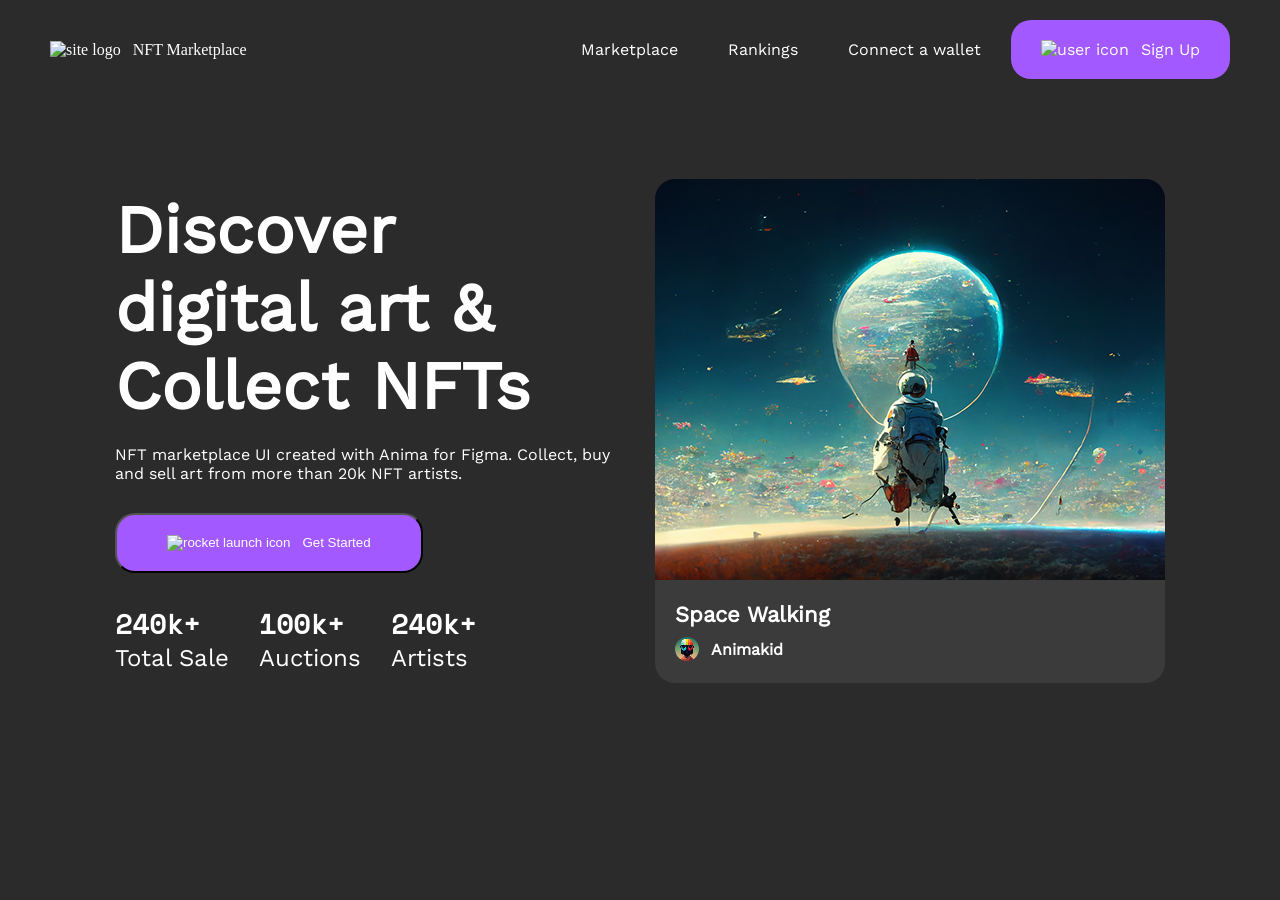
==== index.html @ c784fa27 "done welcome section, add fonts [work-sans, space-mono] locally." ====
<!DOCTYPE html>
<html lang="en">
<head>
    <meta charset="UTF-8">
    <meta name="viewport" content="width=device-width, initial-scale=1.0">
    <title>NFT Marketplace</title>
    <link rel="stylesheet" href="assets/css/style.css">
</head>
<body>
    <header>
        <div class="d-flex align-center justify-between">
            <div class="logo">
                <a href="index.html" class="d-flex align-center">
                    <img src="assets/img/logo.svg" alt="site logo">
                    <span>NFT Marketplace</span>
                </a>
            </div>
            <nav>
                <ul class="d-flex align-center">
                    <li>
                        <a href="">Marketplace</a>
                    </li>
                    <li>
                        <a href="">Rankings</a>
                    </li>
                    <li>
                        <a href="">Connect a wallet</a>
                    </li>
                    <li>
                        <a href="" class="d-flex align-center">
                            <img src="assets/img/user.svg" alt="user icon">
                            <span>Sign Up</span>
                        </a>
                    </li>
                </ul>
            </nav>
        </div>
    </header>
    <main>
        <section class="welcome">
            <div class="container">
                <div class="d-flex justify-between align-center">
                    <div class="welcome-content">
                        <h1>Discover &nbsp; digital art & Collect NFTs</h1>
                        <p>NFT marketplace UI created with Anima for Figma. Collect, buy and sell art from more than 20k NFT artists.</p>
                        <button class="d-flex align-center">
                            <img src="assets/img/rocket-launch-icon.svg" alt="rocket launch icon">
                            <span>Get Started</span>
                        </button>
                        <div class="statistic d-flex align-center">
                            <div>
                                <div class="stat-number">240k+</div>
                                <div class="stat-text">Total Sale</div>
                            </div>
                            <div>
                                <div class="stat-number">100k+</div>
                                <div class="stat-text">Auctions</div>
                            </div>
                            <div>
                                <div class="stat-number">240k+</div>
                                <div class="stat-text">Artists</div>
                            </div>
                        </div>
                    </div>
                    <div class="welcome-image">
                        <div class="most-popular-nft">
                            <img src="assets/img/space-walking-nft.png" alt="space walking nft image">
                            <div class="nft-info">
                                <h3>Space Walking</h3>
                                <div class="creator d-flex align-center">
                                    <img src="assets/img/animakid-avatar.png" alt="creator avatar, animakid">
                                    <strong>Animakid</strong>
                                </div>
                            </div>
                        </div>
                    </div>
                </div>
            </div>
        </section>
    </main>
</body>
</html>
---- assets/css/style.css ----
@font-face {
    font-family: "work-sans";
    src: url(../fonts/work-sans/WorkSans-Regular.ttf) format("truetype");
}
@font-face {
    font-family: "space-mono";
    src: url(../fonts/space-mono/space-mono-regular.ttf) format("truetype");
}
* {
    margin: 0;
    padding: 0;
    box-sizing: border-box;
}
ul {
    list-style: none;
}
a {
    text-decoration: none;
    color: inherit;
}
img {
    display: block;
    /* width: 100%; */
}

:root {
    /* colors */
    --primary: #A259FF;
    --light: #FFFFFF;
    --semi-light: #858584;
    --dark: #2B2B2B;
    --semi-dark: #3B3B3B;

    /* fonts */
    --first-level-heading-size: 67px;
    --second-level-heading-size: 51px;
    --third-level-heading-size: 38px;
    --fourth-level-heading-size: 28px;  
    --fifth-level-heading-size: 22px;  
}

/* utility classes */
.container {
    width: 90%;
    max-width: 1050px;
    margin: 0 auto;
}

.relative {
    position: relative;
}
.d-block {
    display: block;
}
.d-inline {
    display: inline;
}
.d-inline-block {
    display: inline-block;
}
/* flex */
.d-flex {
    display: flex;
}
.justify-between {
    justify-content: space-between;
}
.justify-center {
    justify-content: center;
}
.align-center {
    align-items: center;
}
.flex-column {
    flex-direction: column;
}
.align-self-end {
    align-self: flex-end;
}
.flex-wrap {
    flex-wrap: wrap;
}





body {
    background-color: var(--dark);
}
h1 {
    font-family: 'work-sans';
}
section {
    padding-block: 80px;
    font-family: 'work-sans';
    & h2 {
    }
    & p {
    }
}


header {
    padding: 20px 50px;
    color: var(--light);
    & .logo {
        & a {
            gap: 12px;
        }
    }
    & nav {
        font-family: "work-sans";
        & ul {
            gap: 10px;
            & li {

                &:last-child {
                    & a {
                        background-color: var(--primary);
                        padding: 20px 30px;
                        border-radius: 20px;
                        gap: 12px;
                    }
                }
                & a {
                    padding: 12px 20px;
                }
            }
        }
    }
}

section.welcome {
    color: var(--light);

    & .welcome-content {
        max-width: 510px;
        & h1 {
            font-size: var(--first-level-heading-size);
            color: var(--light);
            margin-bottom: 20px;
        }
        & p {
            margin-bottom: 30px;
        }
        &  button {
            background-color: var(--primary);
            color: var(--light);
            padding: 20px 50px;
            border-radius: 20px;
            margin-bottom: 30px;
            gap: 12px;
            cursor: pointer;
        }

        & .statistic {
            gap: 30px;
            & .stat-number {
                font-size: var(--fourth-level-heading-size);
                font-family: 'space-mono';
                font-weight: bold;
            }
            & .stat-text{
                font-family: 'work-sans';
                font-size: 24px;
            }
        }
    }

    & .welcome-image {
        & .most-popular-nft {
            & img {

            }
            & .nft-info {
                background-color: var(--semi-dark);
                padding: 22px 20px;
                border-bottom-left-radius: 20px;
                border-bottom-right-radius: 20px;
                & h3 {
                    font-size: var(--fifth-level-heading-size);
                    margin-bottom: 10px;
                }
                & .creator {
                    gap: 12px;
                    & img {
                        width: 24px;
                    }
                    & strong {

                    }
                }
            }
        }
    }
}
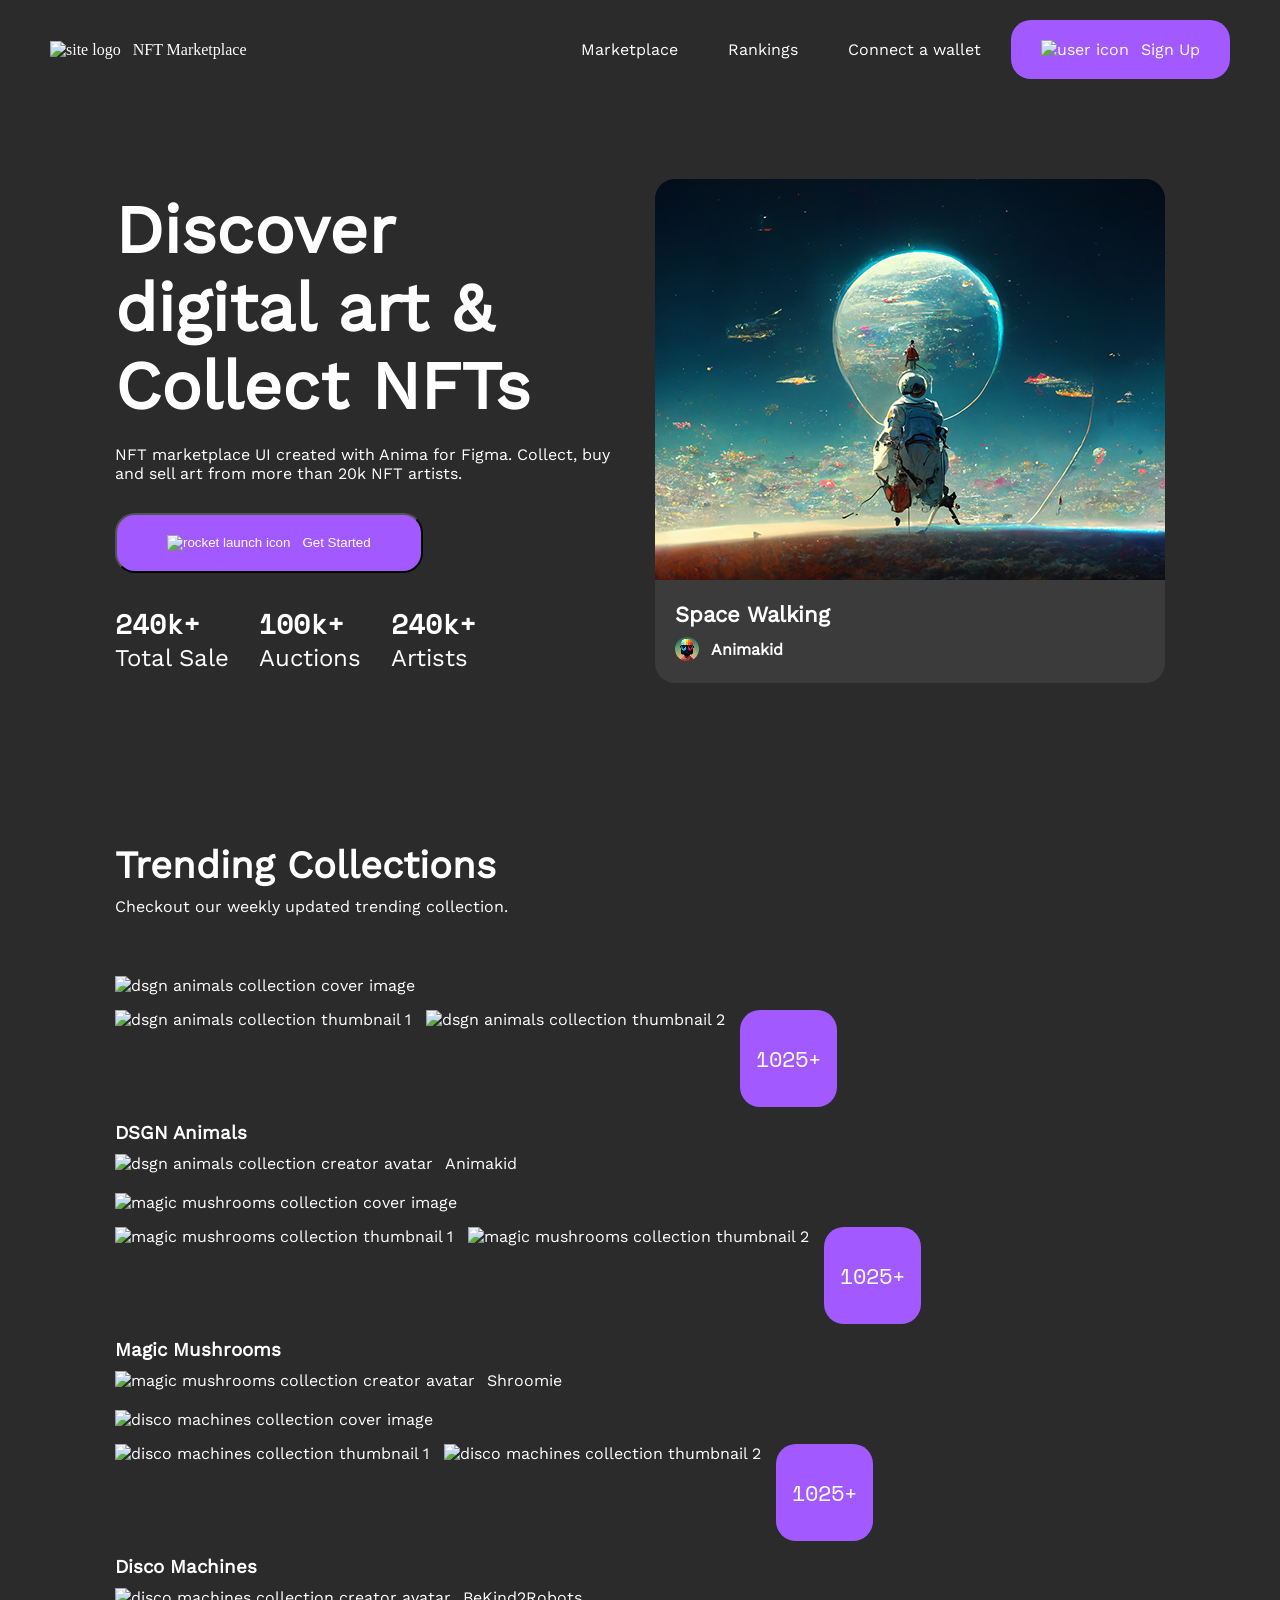
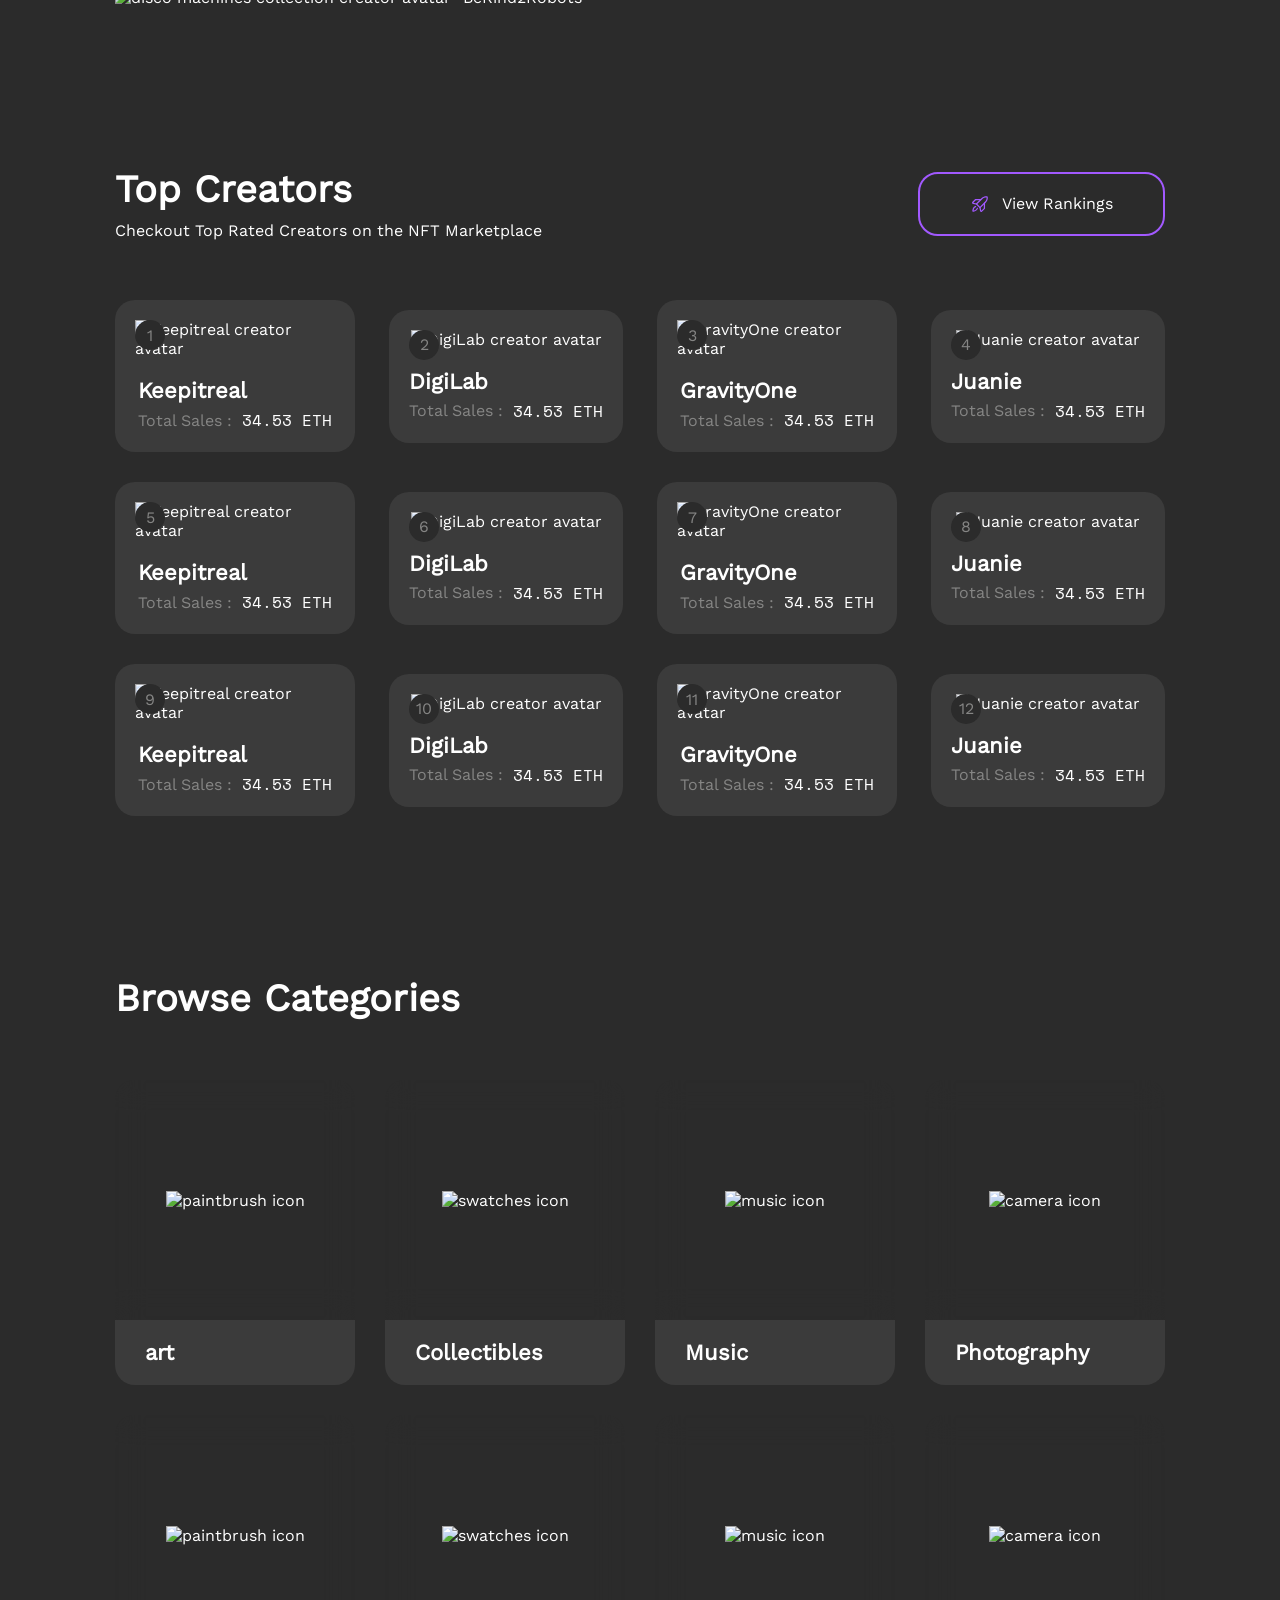
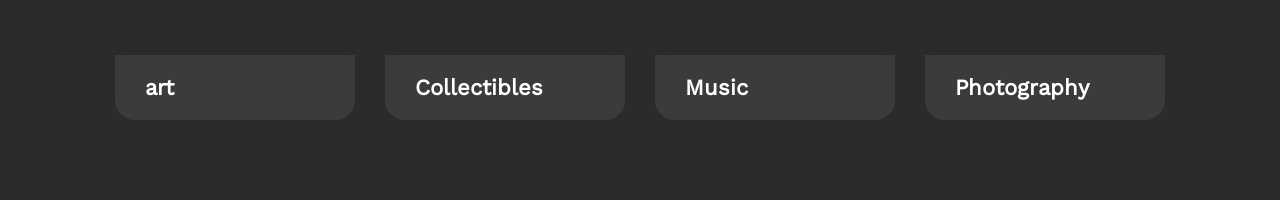
==== commit 9d9e3902: "work on responsiveness (base principles explained during lecture)" ====
--- a/index.html
+++ b/index.html
@@ -34,12 +34,15 @@
                     </li>
                 </ul>
             </nav>
+            <div class="burger-wrapper">
+                <img src="assets/img/burger-menu.svg" alt="burger menu icon">
+            </div>
         </div>
     </header>
     <main>
         <section class="welcome">
             <div class="container">
-                <div class="d-flex justify-between align-center">
+                <div class="welcome-wrapper d-flex justify-between align-center">
                     <div class="welcome-content">
                         <h1>Discover &nbsp; digital art & Collect NFTs</h1>
                         <p>NFT marketplace UI created with Anima for Figma. Collect, buy and sell art from more than 20k NFT artists.</p>
@@ -77,6 +80,327 @@
                 </div>
             </div>
         </section>
+        <section class="trending-colletions">
+            <div class="container">
+                <div class="section-header">
+                    <h2>Trending Collections</h2>
+                    <p>Checkout our weekly updated trending collection.</p>
+                </div>
+                <div class="collections-wrapper d-flex justify-between align-center flex-wrap">
+                    <article class="collection-card">
+                        <div class="card-images">
+                            <img src="assets/img/collections/dsgn-animals-cover.png" alt="dsgn animals collection cover image">
+                            <div class="card-thumbnails d-flex">
+                                <img src="assets/img/collections/dsgn-animals-thumbnail-1.png" alt="dsgn animals collection thumbnail 1">
+                                <img src="assets/img/collections/dsgn-animals-thumbnail-2.png" alt="dsgn animals collection thumbnail 2">
+                                <a href="#">1025+</a>
+                            </div>
+                        </div>
+                        <div class="card-info">
+                            <h3>DSGN Animals</h3>
+                            <div class="creator d-flex align-center">
+                                <img src="assets/img/collections/creator-mrfox-avatar.png" alt="dsgn animals collection creator avatar">
+                                <strong>Animakid</strong>
+                            </div>
+                        </div>
+                    </article>
+
+                    <article class="collection-card">
+                        <div class="card-images">
+                            <img src="assets/img/collections/magic-mushrooms-cover.png" alt="magic mushrooms collection cover image">
+                            <div class="card-thumbnails d-flex">
+                                <img src="assets/img/collections/magic-mushrooms-thumbnail-1.png" alt="magic mushrooms collection thumbnail 1">
+                                <img src="assets/img/collections/magic-mushrooms-thumbnail-2.png" alt="magic mushrooms collection thumbnail 2">
+                                <a href="#">1025+</a>
+                            </div>
+                        </div>
+                        <div class="card-info">
+                            <h3>Magic Mushrooms</h3>
+                            <div class="creator d-flex align-center">
+                                <img src="assets/img/collections/creator-shroomie-avatar.png" alt="magic mushrooms collection creator avatar">
+                                <strong>Shroomie</strong>
+                            </div>
+                        </div>
+                    </article>
+                    <article class="collection-card">
+                        <div class="card-images">
+                            <img src="assets/img/collections/disco-machines-cover.png" alt="disco machines collection cover image">
+                            <div class="card-thumbnails d-flex">
+                                <img src="assets/img/collections/disco-machines-thumbnail-1.png" alt="disco machines collection thumbnail 1">
+                                <img src="assets/img/collections/disco-machines-thumbnail-2.png" alt="disco machines collection thumbnail 2">
+                                <a href="#">1025+</a>
+                            </div>
+                        </div>
+                        <div class="card-info">
+                            <h3>Disco Machines</h3>
+                            <div class="creator d-flex align-center">
+                                <img src="assets/img/collections/creator-bekind2robots-avatar.png" alt="disco machines collection creator avatar">
+                                <strong>BeKind2Robots</strong>
+                            </div>
+                        </div>
+                    </article>
+                </div>
+            </div>
+        </section>
+        <section class="top-creators">
+            <div class="container">
+                <div class="section-header d-flex justify-between align-center">
+                   <div>
+                        <h2>Top Creators</h2>
+                        <p>Checkout Top Rated Creators on the NFT Marketplace</p>
+                   </div>
+                   <a href="#" class="d-flex align-center">
+                        <svg xmlns="http://www.w3.org/2000/svg" width="20" height="20" viewBox="0 0 20 20" fill="red">
+                            <path fill-rule="evenodd" clip-rule="evenodd" d="M6.17053 12.4494C6.28055 12.7766 6.10451 13.131 5.77734 13.241C4.71792 13.5973 4.15489 14.4866 3.85373 15.391C3.73414 15.7501 3.66189 16.0958 3.61848 16.3817C3.90434 16.3383 4.25006 16.266 4.60917 16.1464C5.51355 15.8453 6.4029 15.2823 6.75916 14.2228C6.86918 13.8957 7.2236 13.7196 7.55078 13.8296C7.87795 13.9397 8.05399 14.2941 7.94396 14.6213C7.4096 16.2103 6.08801 16.9715 5.00411 17.3324C4.45655 17.5148 3.94395 17.6048 3.5698 17.6497C3.38182 17.6722 3.22641 17.6836 3.116 17.6894C3.06074 17.6924 3.01658 17.6939 2.98505 17.6946C2.96928 17.695 2.95666 17.6952 2.94737 17.6954L2.93596 17.6955L2.93217 17.6955L2.93077 17.6955L2.93019 17.6955C2.92993 17.6955 2.92969 17.6955 2.92969 17.0705C2.30469 17.0705 2.30469 17.0702 2.30469 17.07L2.30469 17.0694L2.30469 17.068L2.30471 17.0642L2.30481 17.0528C2.30493 17.0435 2.30514 17.0309 2.30553 17.0151C2.30631 16.9836 2.30782 16.9394 2.31072 16.8842C2.31653 16.7738 2.32797 16.6184 2.35052 16.4304C2.3954 16.0562 2.48542 15.5436 2.66776 14.9961C3.0287 13.9122 3.78989 12.5906 5.37891 12.0562C5.70608 11.9462 6.0605 12.1222 6.17053 12.4494ZM2.92969 17.0705H2.30469C2.30469 17.4157 2.58451 17.6955 2.92969 17.6955V17.0705Z" fill="white"/>
+                            <path fill-rule="evenodd" clip-rule="evenodd" d="M16.5462 3.45406C15.8208 3.34943 14.0351 3.31002 12.2076 5.13753L7.34482 10.0003L10 12.6555L14.8627 7.79271C16.6903 5.9652 16.6508 4.17951 16.5462 3.45406ZM16.7275 2.21727C15.7298 2.07282 13.5058 2.07157 11.3237 4.25365L6.019 9.55834C5.90179 9.67555 5.83594 9.83452 5.83594 10.0003C5.83594 10.166 5.90179 10.325 6.019 10.4422L9.55806 13.9813C9.80214 14.2254 10.1979 14.2254 10.4419 13.9813L15.7466 8.67659C17.9287 6.49452 17.9275 4.27052 17.783 3.27282C17.7465 3.0058 17.6235 2.75803 17.4329 2.5674C17.2422 2.37678 16.9945 2.25382 16.7275 2.21727Z" fill="white"/>
+                            <path fill-rule="evenodd" clip-rule="evenodd" d="M14.422 8.49219C14.7672 8.49219 15.047 8.77201 15.047 9.11719V14.1641L15.0469 14.173C15.0423 14.5013 14.9086 14.8145 14.675 15.045L12.1527 17.575C11.9926 17.7349 11.7921 17.8484 11.5725 17.9033C11.353 17.9582 11.1227 17.9524 10.9061 17.8867C10.6896 17.8209 10.495 17.6976 10.343 17.5299C10.1912 17.3623 10.0877 17.1567 10.0435 16.9349C10.0434 16.9347 10.0435 16.9351 10.0435 16.9349L9.38731 13.6619C9.31946 13.3235 9.53882 12.9941 9.87727 12.9263C10.2157 12.8584 10.5451 13.0778 10.6129 13.4162L11.2694 16.6906L13.797 14.1552V9.11719C13.797 8.77201 14.0768 8.49219 14.422 8.49219Z" fill="white"/>
+                            <path fill-rule="evenodd" clip-rule="evenodd" d="M5.82722 4.95319L5.83612 4.95312H10.883C11.2282 4.95312 11.508 5.23295 11.508 5.57812C11.508 5.9233 11.2282 6.20312 10.883 6.20312H5.84496L5.83991 6.20828L5.83988 6.20825L3.30957 8.73075L3.31054 8.73094L6.58398 9.38719C6.92242 9.45504 7.14178 9.78441 7.07393 10.1229C7.00608 10.4613 6.67671 10.6807 6.33827 10.6128L3.0658 9.95675C3.06562 9.95671 3.06543 9.95668 3.06524 9.95664C2.84349 9.91244 2.63788 9.80892 2.47031 9.65711C2.3026 9.50516 2.17928 9.31054 2.11351 9.094C2.04775 8.87746 2.042 8.64712 2.09689 8.42757C2.15178 8.20802 2.26525 8.00749 2.42518 7.84738L2.42612 7.84644L2.42612 7.84644L4.95522 5.32514C5.18573 5.09151 5.49894 4.95786 5.82722 4.95319Z" fill="white"/>
+                        </svg>
+                        View Rankings
+                    </a>
+                </div>
+                <div class="top-creators-wrapper d-flex justify-between align-center flex-wrap">
+                    <article class="creator-card d-flex align-center flex-column ">
+                        <img src="assets/img/top-creators/creator-keepitreal-avatar.png" alt="Keepitreal creator avatar">
+                        <div class="card-info">
+                            <h3>Keepitreal</h3>
+                            <div class="earnings d-flex justify-between align-center">
+                                <span class="total-sales">total sales :</span>
+                                <span class="creator-earnings">34.53 ETH</span>
+                            </div>
+                        </div>
+                        <div class="rank-badge d-flex justify-center align-center">1</div>
+                    </article>
+                    <article class="creator-card d-flex align-center flex-column ">
+                        <img src="assets/img/top-creators/creator-digilab-avatar.png" alt="DigiLab creator avatar">
+                        <div class="card-info">
+                            <h3>DigiLab</h3>
+                            <div class="earnings d-flex justify-between align-center">
+                                <span class="total-sales">total sales :</span>
+                                <span class="creator-earnings">34.53 ETH</span>
+                            </div>
+                        </div>
+                        <div class="rank-badge d-flex justify-center align-center">2</div>
+                    </article>
+                    <article class="creator-card d-flex align-center flex-column ">
+                        <img src="assets/img/top-creators/creator-gravityone-avatar.png" alt="GravityOne creator avatar">
+                        <div class="card-info">
+                            <h3>GravityOne</h3>
+                            <div class="earnings d-flex justify-between align-center">
+                                <span class="total-sales">total sales :</span>
+                                <span class="creator-earnings">34.53 ETH</span>
+                            </div>
+                        </div>
+                        <div class="rank-badge d-flex justify-center align-center">3</div>
+                    </article>
+                    <article class="creator-card d-flex align-center flex-column ">
+                        <img src="assets/img/top-creators/creator-juanie-avatar.png" alt="Juanie creator avatar">
+                        <div class="card-info">
+                            <h3>Juanie</h3>
+                            <div class="earnings d-flex justify-between align-center">
+                                <span class="total-sales">total sales :</span>
+                                <span class="creator-earnings">34.53 ETH</span>
+                            </div>
+                        </div>
+                        <div class="rank-badge d-flex justify-center align-center">4</div>
+                    </article>
+                    <article class="creator-card d-flex align-center flex-column ">
+                        <img src="assets/img/top-creators/creator-keepitreal-avatar.png" alt="Keepitreal creator avatar">
+                        <div class="card-info">
+                            <h3>Keepitreal</h3>
+                            <div class="earnings d-flex justify-between align-center">
+                                <span class="total-sales">total sales :</span>
+                                <span class="creator-earnings">34.53 ETH</span>
+                            </div>
+                        </div>
+                        <div class="rank-badge d-flex justify-center align-center">5</div>
+                    </article>
+                    <article class="creator-card d-flex align-center flex-column ">
+                        <img src="assets/img/top-creators/creator-digilab-avatar.png" alt="DigiLab creator avatar">
+                        <div class="card-info">
+                            <h3>DigiLab</h3>
+                            <div class="earnings d-flex justify-between align-center">
+                                <span class="total-sales">total sales :</span>
+                                <span class="creator-earnings">34.53 ETH</span>
+                            </div>
+                        </div>
+                        <div class="rank-badge d-flex justify-center align-center">6</div>
+                    </article>
+                    <article class="creator-card d-flex align-center flex-column ">
+                        <img src="assets/img/top-creators/creator-gravityone-avatar.png" alt="GravityOne creator avatar">
+                        <div class="card-info">
+                            <h3>GravityOne</h3>
+                            <div class="earnings d-flex justify-between align-center">
+                                <span class="total-sales">total sales :</span>
+                                <span class="creator-earnings">34.53 ETH</span>
+                            </div>
+                        </div>
+                        <div class="rank-badge d-flex justify-center align-center">7</div>
+                    </article>
+                    <article class="creator-card d-flex align-center flex-column ">
+                        <img src="assets/img/top-creators/creator-juanie-avatar.png" alt="Juanie creator avatar">
+                        <div class="card-info">
+                            <h3>Juanie</h3>
+                            <div class="earnings d-flex justify-between align-center">
+                                <span class="total-sales">total sales :</span>
+                                <span class="creator-earnings">34.53 ETH</span>
+                            </div>
+                        </div>
+                        <div class="rank-badge d-flex justify-center align-center">8</div>
+                    </article>
+                    <article class="creator-card d-flex align-center flex-column ">
+                        <img src="assets/img/top-creators/creator-keepitreal-avatar.png" alt="Keepitreal creator avatar">
+                        <div class="card-info">
+                            <h3>Keepitreal</h3>
+                            <div class="earnings d-flex justify-between align-center">
+                                <span class="total-sales">total sales :</span>
+                                <span class="creator-earnings">34.53 ETH</span>
+                            </div>
+                        </div>
+                        <div class="rank-badge d-flex justify-center align-center">9</div>
+                    </article>
+                    <article class="creator-card d-flex align-center flex-column ">
+                        <img src="assets/img/top-creators/creator-digilab-avatar.png" alt="DigiLab creator avatar">
+                        <div class="card-info">
+                            <h3>DigiLab</h3>
+                            <div class="earnings d-flex justify-between align-center">
+                                <span class="total-sales">total sales :</span>
+                                <span class="creator-earnings">34.53 ETH</span>
+                            </div>
+                        </div>
+                        <div class="rank-badge d-flex justify-center align-center">10</div>
+                    </article>
+                    <article class="creator-card d-flex align-center flex-column ">
+                        <img src="assets/img/top-creators/creator-gravityone-avatar.png" alt="GravityOne creator avatar">
+                        <div class="card-info">
+                            <h3>GravityOne</h3>
+                            <div class="earnings d-flex justify-between align-center">
+                                <span class="total-sales">total sales :</span>
+                                <span class="creator-earnings">34.53 ETH</span>
+                            </div>
+                        </div>
+                        <div class="rank-badge d-flex justify-center align-center">11</div>
+                    </article>
+                    <article class="creator-card d-flex align-center flex-column ">
+                        <img src="assets/img/top-creators/creator-juanie-avatar.png" alt="Juanie creator avatar">
+                        <div class="card-info">
+                            <h3>Juanie</h3>
+                            <div class="earnings d-flex justify-between align-center">
+                                <span class="total-sales">total sales :</span>
+                                <span class="creator-earnings">34.53 ETH</span>
+                            </div>
+                        </div>
+                        <div class="rank-badge d-flex justify-center align-center">12</div>
+                    </article>
+                   
+                </div>
+            </div>
+        </section>
+        <section class="browse-categories">
+            <div class="container">
+                <div class="section-header">
+                    <h2>Browse Categories</h2>
+                </div>
+                <ul class="categories-wrapper d-flex align-center justify-between flex-wrap">
+                    <li>
+                        <a href="#">
+                            <div class="category-header">
+                                <div class="layer d-flex justify-center align-center">
+                                    <img src="assets/img/categories/paintbrush-icon.svg" alt="paintbrush icon">
+                                </div>
+                            </div>
+                            <div class="category-footer">
+                                <h4>art</h4>
+                            </div>
+                        </a>
+                    </li>
+                    <li>
+                        <a href="#">
+                            <div class="category-header">
+                                <div class="layer d-flex justify-center align-center">
+                                    <img src="assets/img/categories/swatches-icon.svg" alt="swatches icon">
+                                </div>
+                            </div>
+                            <div class="category-footer">
+                                <h4>Collectibles</h4>
+                            </div>
+                        </a>
+                    </li>
+                    <li>
+                        <a href="#">
+                            <div class="category-header">
+                                <div class="layer d-flex justify-center align-center">
+                                    <img src="assets/img/categories/music-icon.svg" alt="music icon">
+                                </div>
+                            </div>
+                            <div class="category-footer">
+                                <h4>Music</h4>
+                            </div>
+                        </a>
+                    </li>
+                    <li>
+                        <a href="#">
+                            <div class="category-header">
+                                <div class="layer d-flex justify-center align-center">
+                                    <img src="assets/img/categories/camera-icon.svg" alt="camera icon">
+                                </div>
+                            </div>
+                            <div class="category-footer">
+                                <h4>Photography</h4>
+                            </div>
+                        </a>
+                    </li>
+                    <li>
+                        <a href="#">
+                            <div class="category-header">
+                                <div class="layer d-flex justify-center align-center">
+                                    <img src="assets/img/categories/paintbrush-icon.svg" alt="paintbrush icon">
+                                </div>
+                            </div>
+                            <div class="category-footer">
+                                <h4>art</h4>
+                            </div>
+                        </a>
+                    </li>
+                    <li>
+                        <a href="#">
+                            <div class="category-header">
+                                <div class="layer d-flex justify-center align-center">
+                                    <img src="assets/img/categories/swatches-icon.svg" alt="swatches icon">
+                                </div>
+                            </div>
+                            <div class="category-footer">
+                                <h4>Collectibles</h4>
+                            </div>
+                        </a>
+                    </li>
+                    <li>
+                        <a href="#">
+                            <div class="category-header">
+                                <div class="layer d-flex justify-center align-center">
+                                    <img src="assets/img/categories/music-icon.svg" alt="music icon">
+                                </div>
+                            </div>
+                            <div class="category-footer">
+                                <h4>Music</h4>
+                            </div>
+                        </a>
+                    </li>
+                    <li>
+                        <a href="#">
+                            <div class="category-header">
+                                <div class="layer d-flex justify-center align-center">
+                                    <img src="assets/img/categories/camera-icon.svg" alt="camera icon">
+                                </div>
+                            </div>
+                            <div class="category-footer">
+                                <h4>Photography</h4>
+                            </div>
+                        </a>
+                    </li>
+                </ul>
+            </div>
+        </section>
     </main>
 </body>
 </html>
--- a/assets/css/style.css
+++ b/assets/css/style.css
@@ -30,6 +30,7 @@
     --semi-light: #858584;
     --dark: #2B2B2B;
     --semi-dark: #3B3B3B;
+    --label-text: #858584;
 
     /* fonts */
     --first-level-heading-size: 67px;
@@ -94,7 +95,12 @@
 section {
     padding-block: 80px;
     font-family: 'work-sans';
+    color: var(--light);
+    & .section-header {
+        margin-bottom: 60px;
+    }
     & h2 {
+        font-size: var(--third-level-heading-size);
     }
     & p {
     }
@@ -129,69 +135,320 @@
             }
         }
     }
+    & .burger-wrapper {
+        display: none;
+        transition-duration: .5s;
+        cursor: pointer;
+        &:hover {
+            transform: rotate(360deg);
+            & img {
+                transform: scale(1.2);
+            }
+        }
+        & img {
+            transition-duration: .5s;
+        }
+    }
 }
 
 section.welcome {
     color: var(--light);
-
-    & .welcome-content {
-        max-width: 510px;
-        & h1 {
-            font-size: var(--first-level-heading-size);
-            color: var(--light);
-            margin-bottom: 20px;
-        }
-        & p {
-            margin-bottom: 30px;
-        }
-        &  button {
-            background-color: var(--primary);
-            color: var(--light);
+    
+        & .welcome-wrapper {
+            gap: 20px;
+            & .welcome-content {
+                max-width: 510px;
+    
+                & h1 {
+                    font-size: var(--first-level-heading-size);
+                    color: var(--light);
+                    margin-bottom: 20px;
+                }
+    
+                & p {
+                    margin-bottom: 30px;
+                }
+    
+                & button {
+                    background-color: var(--primary);
+                    color: var(--light);
+                    padding: 20px 50px;
+                    border-radius: 20px;
+                    margin-bottom: 30px;
+                    gap: 12px;
+                    cursor: pointer;
+                }
+    
+                & .statistic {
+                    gap: 30px;
+    
+                    & .stat-number {
+                        font-size: var(--fourth-level-heading-size);
+                        font-family: 'space-mono';
+                        font-weight: bold;
+                    }
+    
+                    & .stat-text {
+                        font-family: 'work-sans';
+                        font-size: 24px;
+                    }
+                }
+            }
+    
+            & .welcome-image {
+                & .most-popular-nft {
+                    & img {
+                        width: 100%;
+                    }
+    
+                    & .nft-info {
+                        background-color: var(--semi-dark);
+                        padding: 22px 20px;
+                        border-bottom-left-radius: 20px;
+                        border-bottom-right-radius: 20px;
+    
+                        & h3 {
+                            font-size: var(--fifth-level-heading-size);
+                            margin-bottom: 10px;
+                        }
+    
+                        & .creator {
+                            gap: 12px;
+    
+                            & img {
+                                width: 24px;
+                            }
+    
+                            & strong {}
+                        }
+                    }
+                }
+            }
+    }
+}
+
+section.trending-colletions {
+    & .section-header {
+        & h2 {
+            margin-bottom: 10px;
+        }
+    }
+    & .collections-wrapper {
+        gap: 20px;
+
+        & .collection-card {
+            & .card-images {
+                & > img {
+                    margin-bottom: 15px;
+                }
+                & .card-thumbnails {
+                    gap: 15px;
+                    & a {
+                        font-family: 'space-mono';
+                        font-size: var(--fifth-level-heading-size);
+                        border-radius: 20px;
+                        padding: 32px 16px;
+                        background-color: var(--primary);
+                    }
+                }
+            }
+            & .card-info {
+                margin-top: 15px;
+                & h3 {
+
+                }
+                & .creator {
+                    gap: 12px;
+                    margin-top: 10px;
+                    & strong {
+                        font-weight: 400;
+                    }
+                }
+            }
+        }
+    }
+}
+
+
+section.top-creators {
+    & .section-header {
+        & h2 {
+            margin-bottom: 10px;
+        }
+        & a {
+            gap: 12px;
             padding: 20px 50px;
             border-radius: 20px;
-            margin-bottom: 30px;
-            gap: 12px;
-            cursor: pointer;
-        }
-
-        & .statistic {
-            gap: 30px;
-            & .stat-number {
-                font-size: var(--fourth-level-heading-size);
-                font-family: 'space-mono';
-                font-weight: bold;
-            }
-            & .stat-text{
-                font-family: 'work-sans';
-                font-size: 24px;
-            }
-        }
-    }
-
-    & .welcome-image {
-        & .most-popular-nft {
-            & img {
-
-            }
-            & .nft-info {
-                background-color: var(--semi-dark);
-                padding: 22px 20px;
-                border-bottom-left-radius: 20px;
-                border-bottom-right-radius: 20px;
+            border: 2px solid var(--primary);
+            & svg {
+                & path {
+                    fill: var(--primary);
+                }
+            }
+        }
+    }
+    & .top-creators-wrapper {
+        gap: 30px;
+
+        & .creator-card {
+            position: relative;
+            background-color: var(--semi-dark);
+            max-width: 240px;
+            padding: 20px;
+            border-radius: 20px;
+            gap: 20px;
+            & > img {
+
+            }
+            & .card-info {
                 & h3 {
+                    margin-bottom: 5px;
                     font-size: var(--fifth-level-heading-size);
-                    margin-bottom: 10px;
-                }
-                & .creator {
-                    gap: 12px;
-                    & img {
-                        width: 24px;
-                    }
-                    & strong {
-
-                    }
-                }
-            }
+                }
+                & .earnings {
+                    gap: 10px;
+                    & .total-sales {
+                        text-transform: capitalize;
+                        color: var(--label-text);
+                    }
+                    & .creator-earnings {
+                        font-family: 'space-mono';
+                    }
+                }
+            }
+            & .rank-badge {
+                position: absolute;
+                top: 20px;
+                left: 20px;
+                width: 30px;
+                height: 30px;
+                border-radius: 50%;
+                background-color: var(--dark);
+                color: var(--label-text);
+  
+            }
+        }
+    }
+
+}
+
+section.browse-categories {
+
+
+
+    & .categories-wrapper {
+        gap: 30px;
+
+        & li {
+
+            &:nth-child(1) {
+                & .category-header {
+                    background-image: url(../img/categories/category-art-cover.png);
+                }
+            }
+            &:nth-child(2) {
+                & .category-header {
+                    background-image: url(../img/categories/category-collectibles-cover.png);
+                }
+            }
+            &:nth-child(3) {
+                & .category-header {
+                    background-image: url(../img/categories/category-music-cover.png);
+                }
+            }
+            &:nth-child(4) {
+                & .category-header {
+                    background-image: url(../img/categories/category-photography-cover.png);
+                }
+            }
+
+            &:nth-child(5) {
+                & .category-header {
+                    background-image: url(../img/categories/category-art-cover.png);
+                }
+            }
+            &:nth-child(6) {
+                & .category-header {
+                    background-image: url(../img/categories/category-collectibles-cover.png);
+                }
+            }
+            &:nth-child(7) {
+                & .category-header {
+                    background-image: url(../img/categories/category-music-cover.png);
+                }
+            }
+            &:nth-child(8) {
+                & .category-header {
+                    background-image: url(../img/categories/category-photography-cover.png);
+                }
+            }
+
+            & a {
+                display: inline-block;
+                width: 240px;
+                
+                &:hover {
+                    & .layer {
+                        
+                        & img {
+                            transform: scale(1.5);
+                        }
+                    }
+                }
+                & .category-header {
+                    width: 240px;
+                    height: 240px;
+                    background-size: cover;
+                    background-position: center;
+                    background-repeat: no-repeat;
+                    
+                    & .layer {
+                        width: 100%;
+                        height: 100%;
+                        backdrop-filter: blur(15px);
+                        border-radius: 20px 20px 0 0;
+                        & img {
+                            transition-duration: .4s;
+                        }
+                    }
+
+                }
+
+                & .category-footer {
+                    padding: 20px 30px;
+                    background-color: var(--semi-dark);
+                    border-radius: 0 0 20px 20px;
+                    & h4 {
+                        font-size: var(--fifth-level-heading-size);
+                    }
+                }
+
+            }
+        }
+    }
+}
+
+
+
+@media (max-width: 1159px) {
+    .welcome-wrapper {
+        & .welcome-content, .welcome-image {
+            width: 40%;
+        }
+    }
+    .collections-wrapper {
+        justify-content: space-evenly;
+    }
+
+}
+@media (max-width: 960px) {
+
+    header {
+        & nav {
+            display: none;  
+        }
+        & .burger-wrapper {
+            display: block;
         }
     }
 }
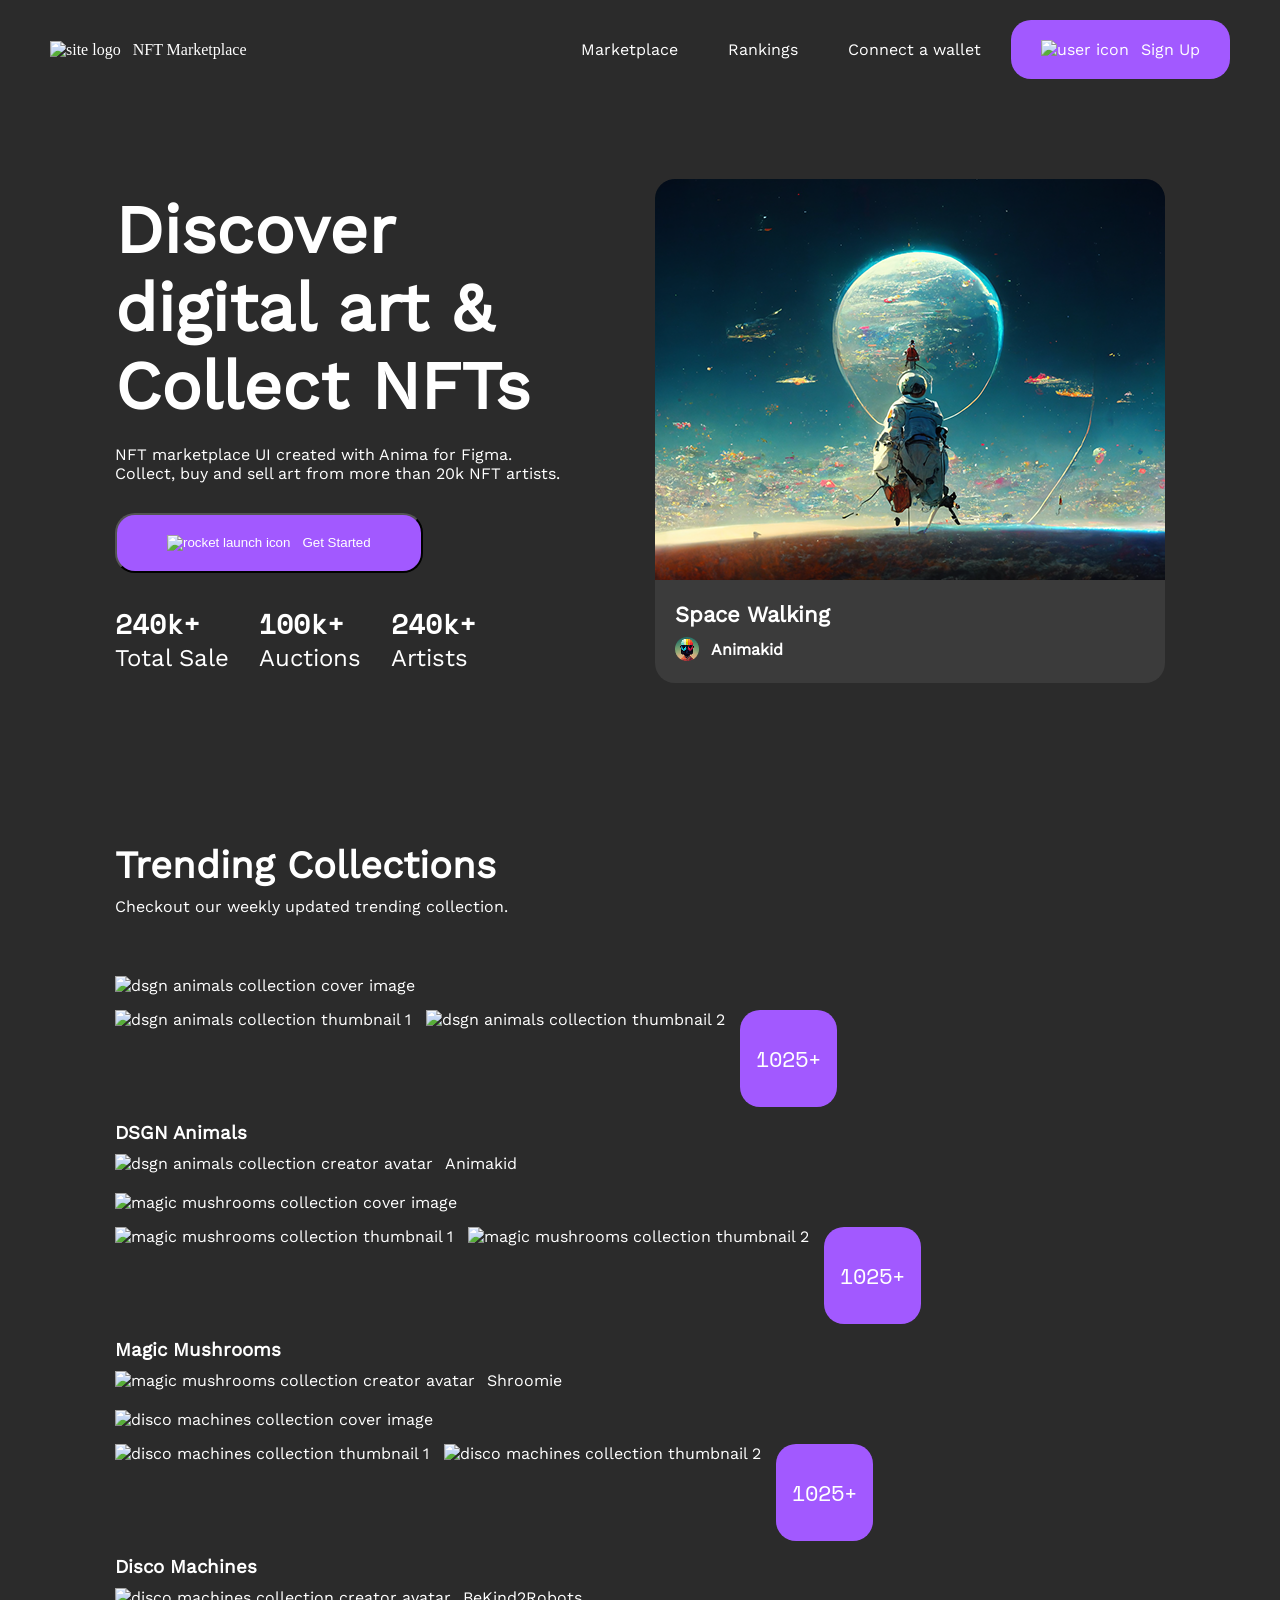
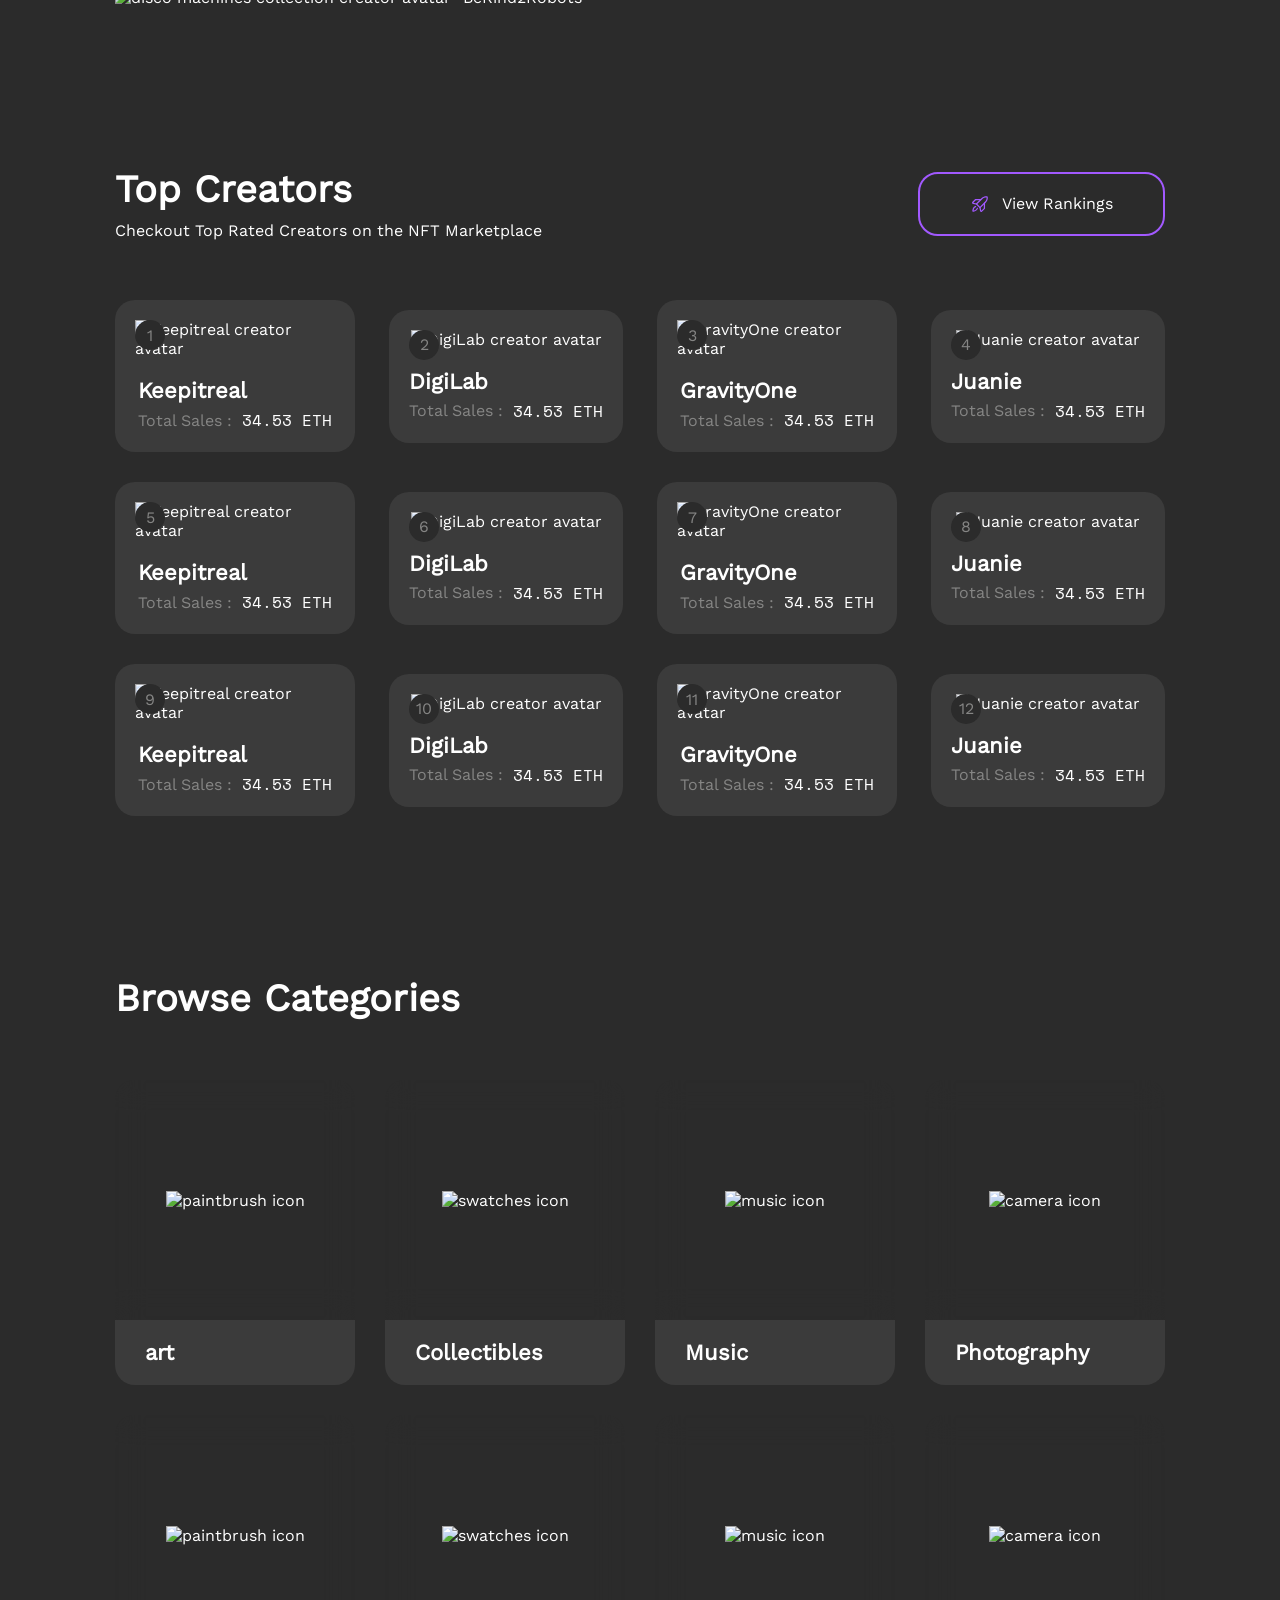
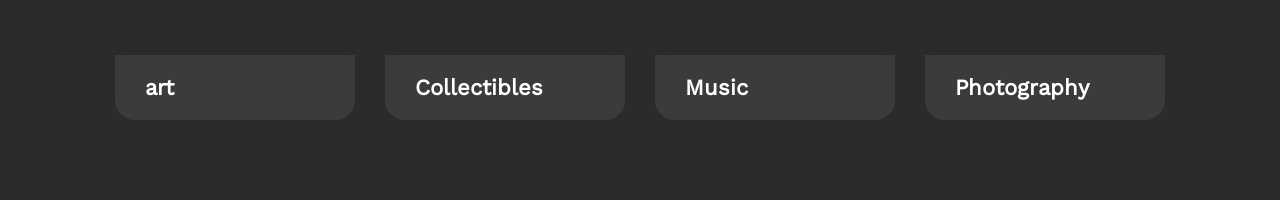
==== commit cd04950f: "work on responsiveness during lecture (media queries inside & outside of css rules) work in header &" ====
--- a/index.html
+++ b/index.html
@@ -44,7 +44,7 @@
             <div class="container">
                 <div class="welcome-wrapper d-flex justify-between align-center">
                     <div class="welcome-content">
-                        <h1>Discover &nbsp; digital art & Collect NFTs</h1>
+                        <h1>Discover digital art & Collect NFTs</h1>
                         <p>NFT marketplace UI created with Anima for Figma. Collect, buy and sell art from more than 20k NFT artists.</p>
                         <button class="d-flex align-center">
                             <img src="assets/img/rocket-launch-icon.svg" alt="rocket launch icon">
--- a/assets/css/style.css
+++ b/assets/css/style.css
@@ -137,8 +137,8 @@
     }
     & .burger-wrapper {
         display: none;
+        cursor: pointer;
         transition-duration: .5s;
-        cursor: pointer;
         &:hover {
             transform: rotate(360deg);
             & img {
@@ -163,10 +163,18 @@
                     font-size: var(--first-level-heading-size);
                     color: var(--light);
                     margin-bottom: 20px;
+                    width: 90%;
+                    @media (max-width: 1160px) {
+                        font-size: var(--second-level-heading-size);
+                    }
+                    @media (max-width: 1080px) {
+                        font-size: var(--third-level-heading-size);
+                    }
                 }
     
                 & p {
                     margin-bottom: 30px;
+                    width: 90%;
                 }
     
                 & button {
@@ -432,7 +440,10 @@
 
 @media (max-width: 1159px) {
     .welcome-wrapper {
-        & .welcome-content, .welcome-image {
+        /* & .welcome-content {
+            width: 48%;
+        } */
+        & .welcome-image {
             width: 40%;
         }
     }
@@ -441,14 +452,23 @@
     }
 
 }
+
 @media (max-width: 960px) {
 
     header {
+        padding-block: 15px;
+        
         & nav {
             display: none;  
         }
         & .burger-wrapper {
             display: block;
-        }
+        }   
+    }
+}
+
+@media (max-width: 480px) {
+    header {
+        padding-inline: 30px;
     }
 }
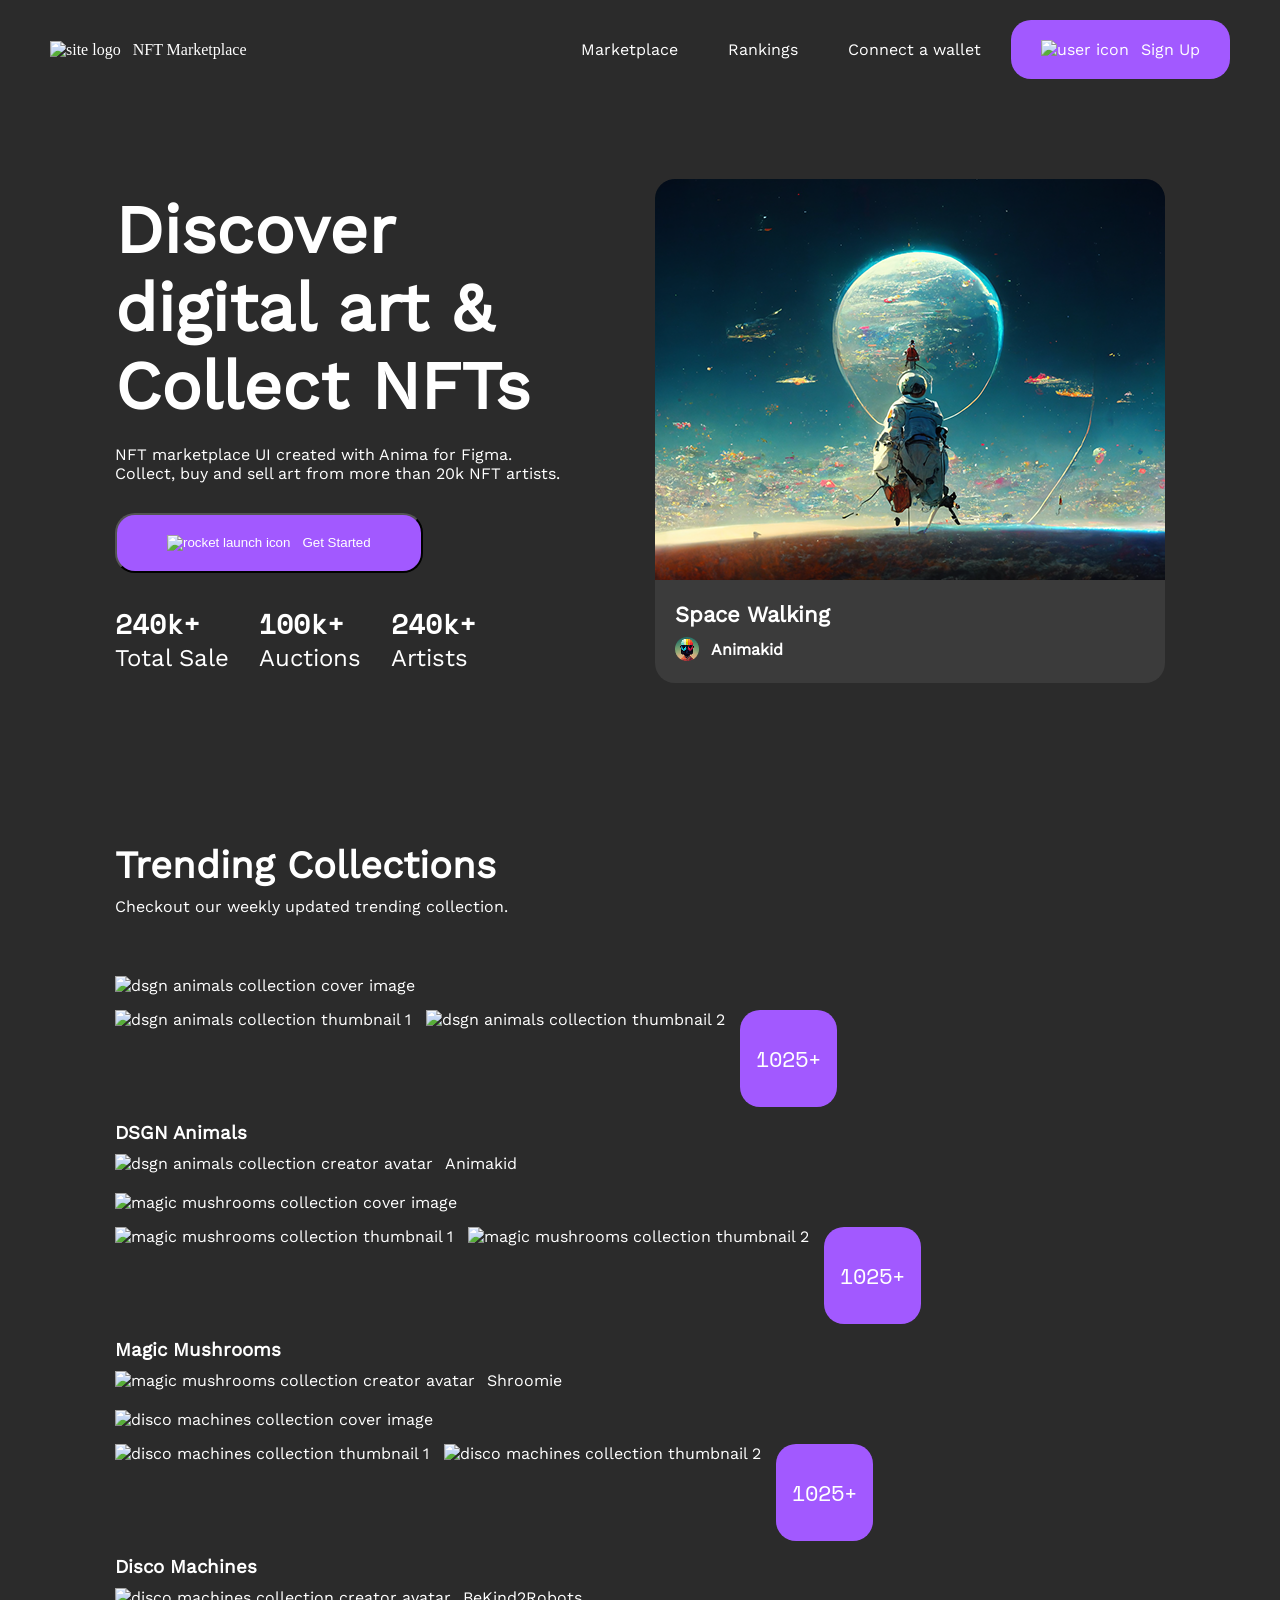
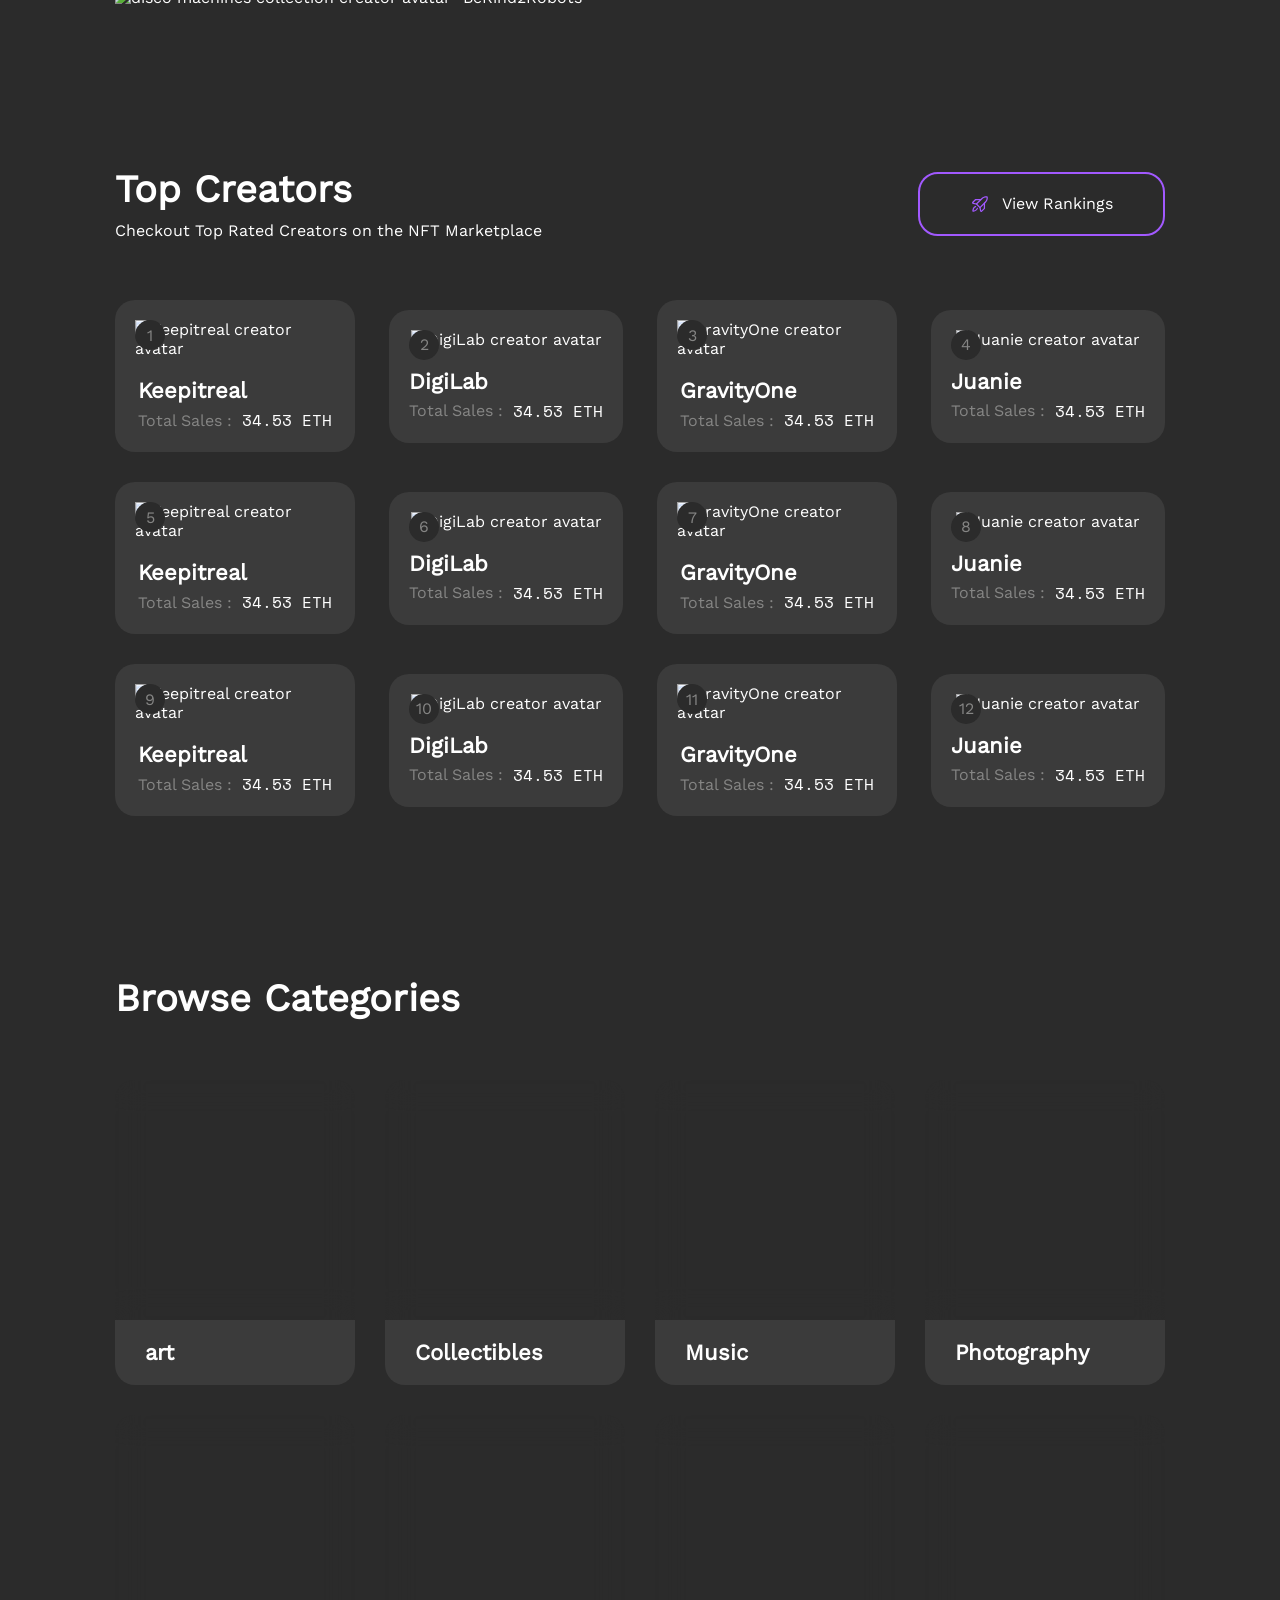
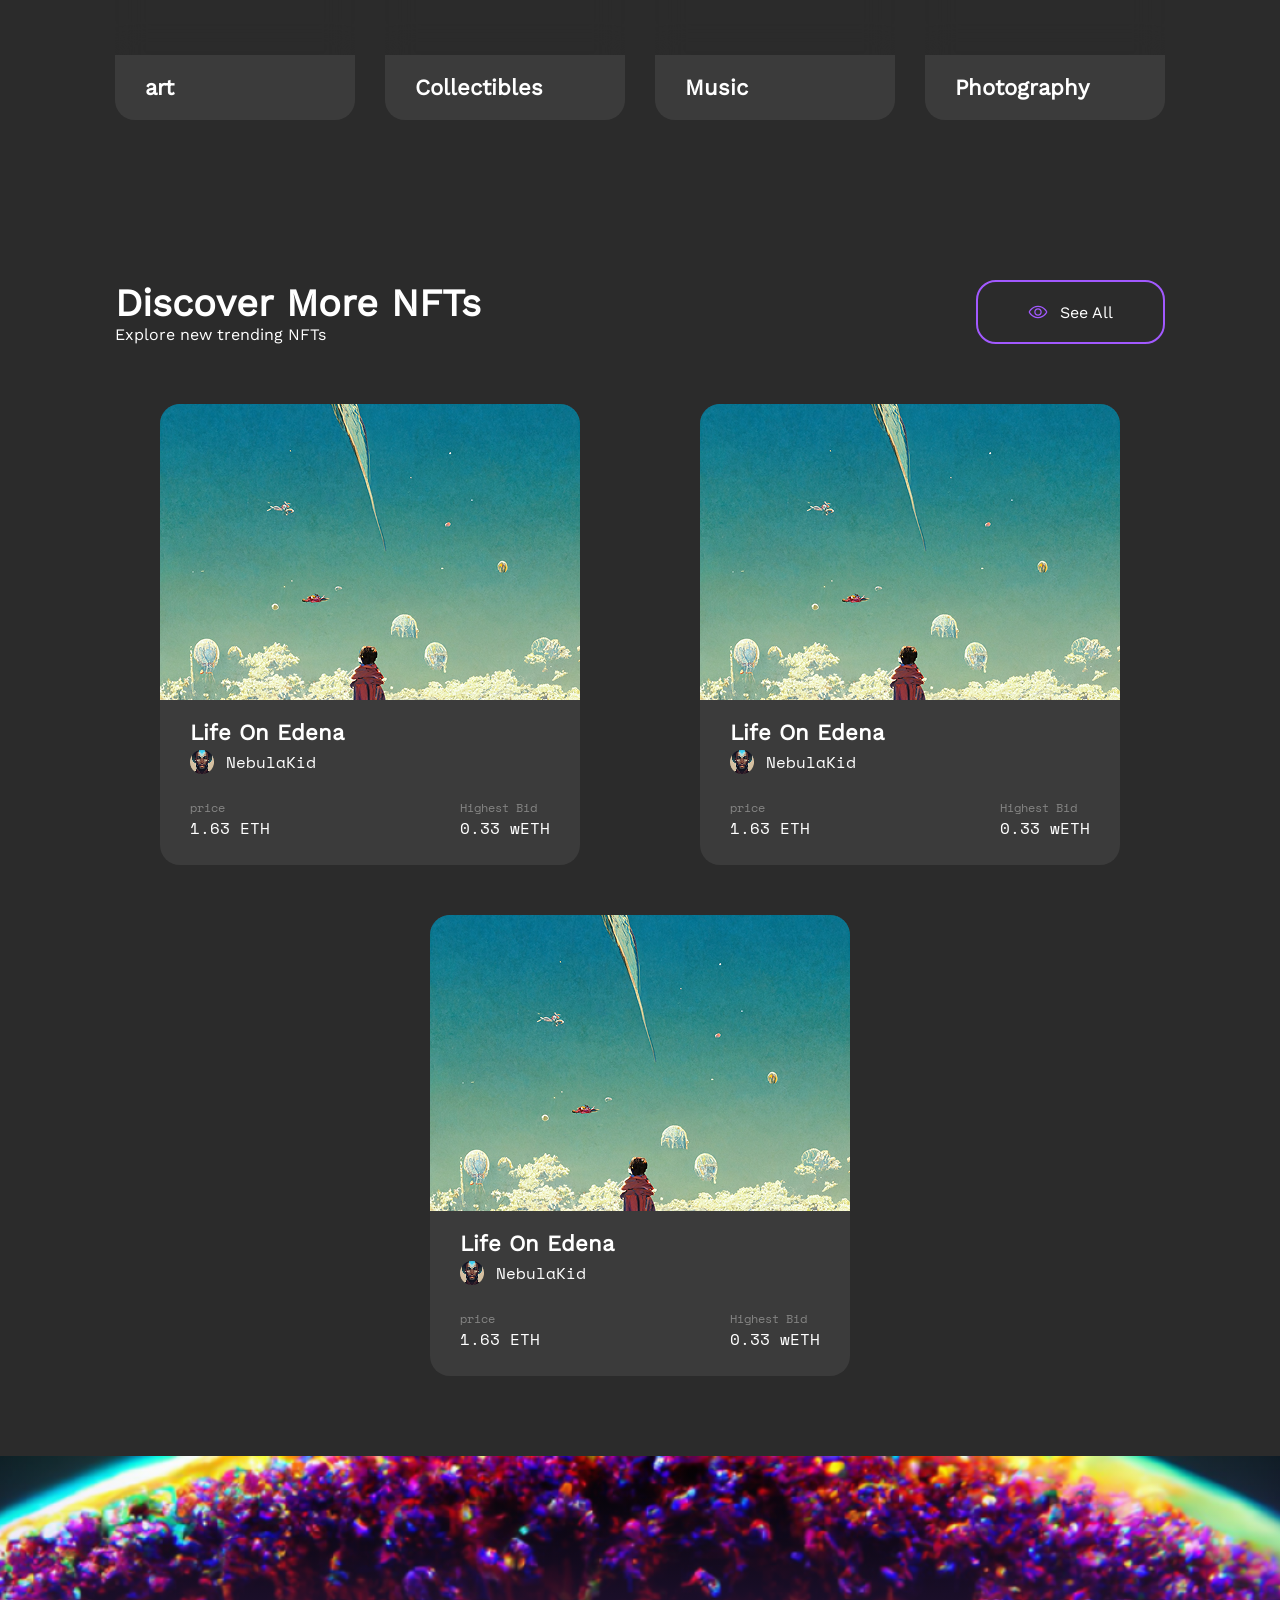
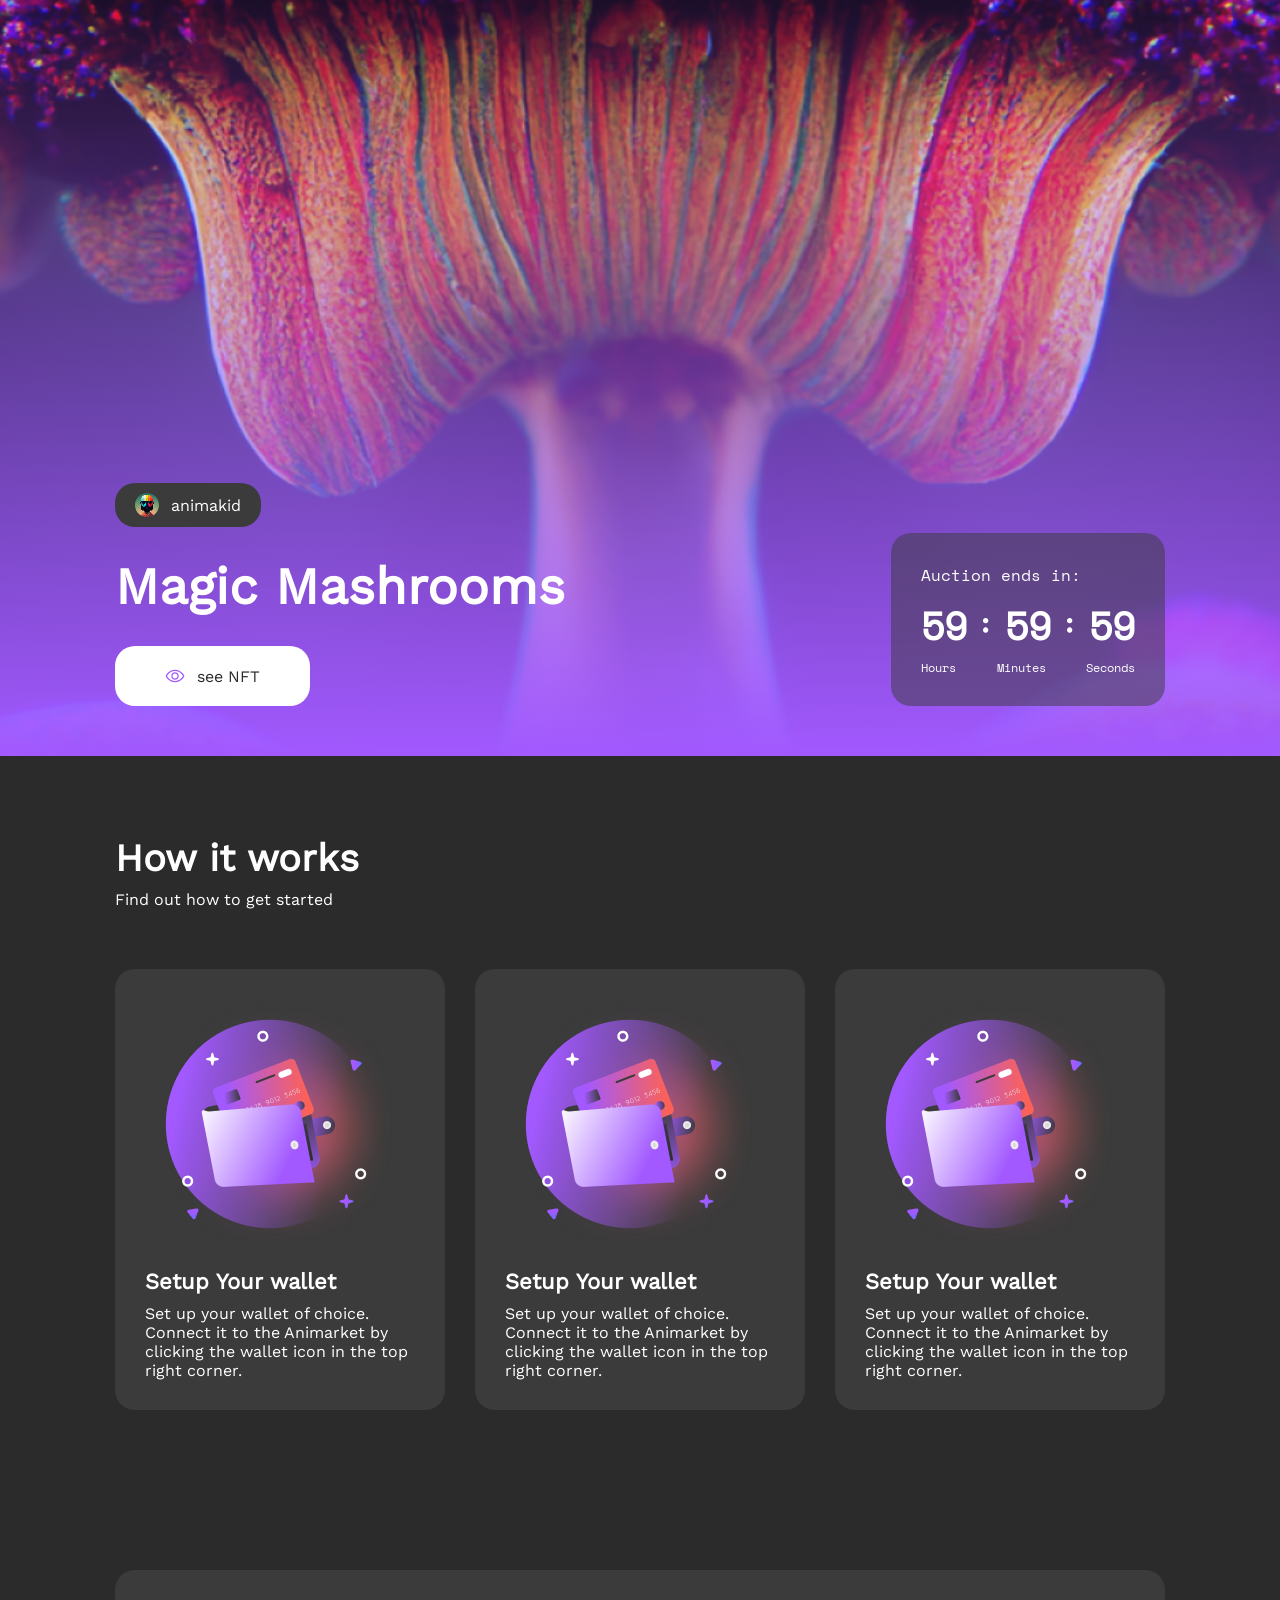
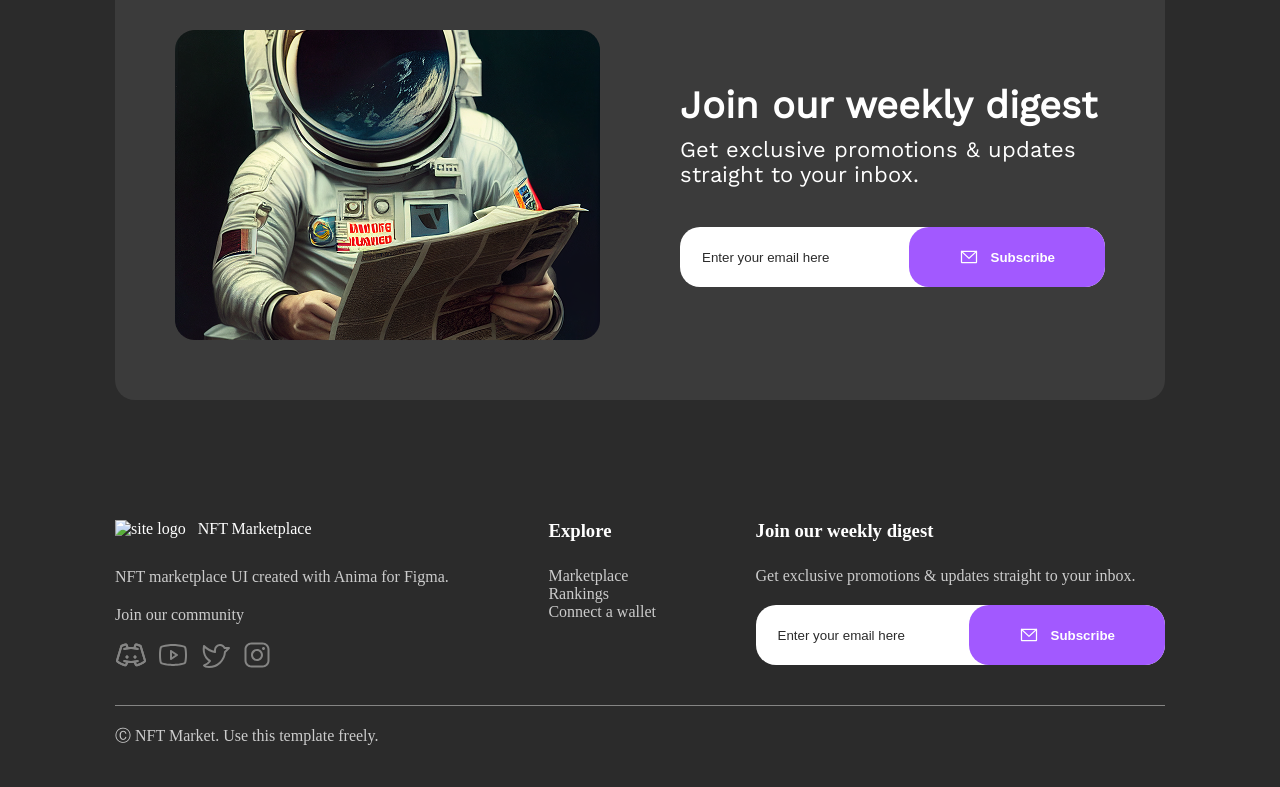
==== commit fb9db897: "done all sections with its responsive layout (missing little things and optimization)" ====
--- a/index.html
+++ b/index.html
@@ -401,6 +401,298 @@
                 </ul>
             </div>
         </section>
+        <section class="discover-nfts">
+            <div class="container">
+                <div class="section-header d-flex justify-between align-center">
+                   <div>
+                        <h2>Discover More NFTs</h2>
+                        <p>Explore new trending NFTs</p>
+                </div>
+                <a href="#" class="d-flex align-center">
+                
+                    <svg width="20" height="20" viewBox="0 0 20 20" fill="none" xmlns="http://www.w3.org/2000/svg">
+                        <path fill-rule="evenodd" clip-rule="evenodd"
+                            d="M2.83931 6.74556C4.3292 5.25567 6.66714 3.75 10 3.75C13.3329 3.75 15.6708 5.25567 17.1607 6.74556C17.9038 7.4887 18.4397 8.23076 18.7906 8.78809C18.9664 9.06724 19.0966 9.30146 19.184 9.4683C19.2277 9.55176 19.2608 9.61849 19.2835 9.66569C19.2949 9.6893 19.3037 9.70804 19.3099 9.72157L19.3174 9.7379L19.3197 9.74306L19.3206 9.74487L19.3209 9.74558C19.321 9.74588 19.3211 9.74616 18.75 10C19.3211 10.2538 19.321 10.2541 19.3209 10.2544L19.3206 10.2551L19.3197 10.2569L19.3174 10.2621L19.3099 10.2784C19.3037 10.292 19.2949 10.3107 19.2835 10.3343C19.2608 10.3815 19.2277 10.4482 19.184 10.5317C19.0966 10.6985 18.9664 10.9328 18.7906 11.2119C18.4397 11.7692 17.9038 12.5113 17.1607 13.2544C15.6708 14.7443 13.3329 16.25 10 16.25C6.66714 16.25 4.3292 14.7443 2.83931 13.2544C2.09617 12.5113 1.5603 11.7692 1.20939 11.2119C1.03362 10.9328 0.903373 10.6985 0.815984 10.5317C0.772267 10.4482 0.739205 10.3815 0.716476 10.3343C0.705109 10.3107 0.696319 10.292 0.690066 10.2784L0.682582 10.2621L0.680256 10.2569L0.679445 10.2551L0.679127 10.2544C0.678993 10.2541 0.678868 10.2538 1.25 10C0.678868 9.74616 0.678993 9.74588 0.679127 9.74558L0.679445 9.74487L0.680256 9.74306L0.682582 9.7379L0.690066 9.72157C0.696319 9.70804 0.705109 9.6893 0.716476 9.66569C0.739205 9.61849 0.772267 9.55176 0.815984 9.4683C0.903373 9.30146 1.03362 9.06724 1.20939 8.78809C1.5603 8.23076 2.09617 7.4887 2.83931 6.74556ZM1.25 10L0.678868 9.74616C0.607044 9.90777 0.607044 10.0922 0.678868 10.2538L1.25 10ZM1.94882 10C2.02235 10.1377 2.12794 10.3248 2.26718 10.5459C2.58033 11.0433 3.06008 11.7074 3.72319 12.3706C5.0458 13.6932 7.08286 15 10 15C12.9171 15 14.9542 13.6932 16.2768 12.3706C16.9399 11.7074 17.4197 11.0433 17.7328 10.5459C17.8721 10.3248 17.9777 10.1377 18.0512 10C17.9777 9.86227 17.8721 9.67524 17.7328 9.4541C17.4197 8.95674 16.9399 8.29255 16.2768 7.62944C14.9542 6.30683 12.9171 5 10 5C7.08286 5 5.0458 6.30683 3.72319 7.62944C3.06008 8.29255 2.58033 8.95674 2.26718 9.4541C2.12794 9.67524 2.02235 9.86227 1.94882 10ZM18.75 10L19.3211 10.2538C19.393 10.0922 19.393 9.90777 19.3211 9.74616L18.75 10Z"
+                            fill="#A259FF" />
+                        <path fill-rule="evenodd" clip-rule="evenodd"
+                            d="M10 7.5C8.61929 7.5 7.5 8.61929 7.5 10C7.5 11.3807 8.61929 12.5 10 12.5C11.3807 12.5 12.5 11.3807 12.5 10C12.5 8.61929 11.3807 7.5 10 7.5ZM6.25 10C6.25 7.92893 7.92893 6.25 10 6.25C12.0711 6.25 13.75 7.92893 13.75 10C13.75 12.0711 12.0711 13.75 10 13.75C7.92893 13.75 6.25 12.0711 6.25 10Z"
+                            fill="#A259FF" />
+                    </svg>
+                
+                    see all
+                </a>
+                </div>
+                <div class="discover-nfts-wrapper d-flex justify-around align-center flex-wrap">
+                    <article class="trending-nft-card">
+                        <div class="card-header">
+                            <img src="assets/img/trending-nfts/life-on-edena.png" alt="life on edena nft image">
+                        </div>
+                        <div class="card-footer">
+                            <h3>Life On Edena</h3>
+                            <div class="author d-flex align-center">
+                                <img src="assets/img/trending-nfts/nebularkid-avatar.png" alt="nebulakid avatar">
+                                <h4>NebulaKid</h4>
+                            </div>
+                            <div class="d-flex align-center justify-between">
+                                <div class="price">
+                                    <span class="label d-block">price</span>
+                                    <strong class="value d-block">1.63 ETH</strong>
+                                </div>
+                                <div class="highest-bid">
+                                    <span class="label d-block">Highest Bid</span>
+                                    <strong class="value d-block">0.33 wETH</strong>
+                                </div>
+                            </div>
+                        </div>
+                    </article>
+                    <article class="trending-nft-card">
+                        <div class="card-header">
+                            <img src="assets/img/trending-nfts/life-on-edena.png" alt="life on edena nft image">
+                        </div>
+                        <div class="card-footer">
+                            <h3>Life On Edena</h3>
+                            <div class="author d-flex align-center">
+                                <img src="assets/img/trending-nfts/nebularkid-avatar.png" alt="nebulakid avatar">
+                                <h4>NebulaKid</h4>
+                            </div>
+                            <div class="d-flex align-center justify-between">
+                                <div class="price">
+                                    <span class="label d-block">price</span>
+                                    <strong class="value d-block">1.63 ETH</strong>
+                                </div>
+                                <div class="highest-bid">
+                                    <span class="label d-block">Highest Bid</span>
+                                    <strong class="value d-block">0.33 wETH</strong>
+                                </div>
+                            </div>
+                        </div>
+                    </article>
+                    <article class="trending-nft-card">
+                        <div class="card-header">
+                            <img src="assets/img/trending-nfts/life-on-edena.png" alt="life on edena nft image">
+                        </div>
+                        <div class="card-footer">
+                            <h3>Life On Edena</h3>
+                            <div class="author d-flex align-center">
+                                <img src="assets/img/trending-nfts/nebularkid-avatar.png" alt="nebulakid avatar">
+                                <h4>NebulaKid</h4>
+                            </div>
+                            <div class="d-flex align-center justify-between">
+                                <div class="price">
+                                    <span class="label d-block">price</span>
+                                    <strong class="value d-block">1.63 ETH</strong>
+                                </div>
+                                <div class="highest-bid">
+                                    <span class="label d-block">Highest Bid</span>
+                                    <strong class="value d-block">0.33 wETH</strong>
+                                </div>
+                            </div>
+                        </div>
+                    </article>
+                   
+                </div>
+            </div>
+        </section>
+        <section class="live-auction">
+            <div class="layer">
+                <div class="auction-data container d-flex justify-between">
+                        <div class="item-data">
+                            <div class="nft-author d-flex align-center">
+                                <img src="assets/img/animakid-avatar.png" alt="animakid avatar">
+                                <span>animakid</span>
+                            </div>
+                            <h3>Magic Mashrooms</h3>
+                            <a href="#" class="d-flex align-center">
+        
+                                <svg width="20" height="20" viewBox="0 0 20 20" fill="none" xmlns="http://www.w3.org/2000/svg">
+                                    <path fill-rule="evenodd" clip-rule="evenodd"
+                                        d="M2.83931 6.74556C4.3292 5.25567 6.66714 3.75 10 3.75C13.3329 3.75 15.6708 5.25567 17.1607 6.74556C17.9038 7.4887 18.4397 8.23076 18.7906 8.78809C18.9664 9.06724 19.0966 9.30146 19.184 9.4683C19.2277 9.55176 19.2608 9.61849 19.2835 9.66569C19.2949 9.6893 19.3037 9.70804 19.3099 9.72157L19.3174 9.7379L19.3197 9.74306L19.3206 9.74487L19.3209 9.74558C19.321 9.74588 19.3211 9.74616 18.75 10C19.3211 10.2538 19.321 10.2541 19.3209 10.2544L19.3206 10.2551L19.3197 10.2569L19.3174 10.2621L19.3099 10.2784C19.3037 10.292 19.2949 10.3107 19.2835 10.3343C19.2608 10.3815 19.2277 10.4482 19.184 10.5317C19.0966 10.6985 18.9664 10.9328 18.7906 11.2119C18.4397 11.7692 17.9038 12.5113 17.1607 13.2544C15.6708 14.7443 13.3329 16.25 10 16.25C6.66714 16.25 4.3292 14.7443 2.83931 13.2544C2.09617 12.5113 1.5603 11.7692 1.20939 11.2119C1.03362 10.9328 0.903373 10.6985 0.815984 10.5317C0.772267 10.4482 0.739205 10.3815 0.716476 10.3343C0.705109 10.3107 0.696319 10.292 0.690066 10.2784L0.682582 10.2621L0.680256 10.2569L0.679445 10.2551L0.679127 10.2544C0.678993 10.2541 0.678868 10.2538 1.25 10C0.678868 9.74616 0.678993 9.74588 0.679127 9.74558L0.679445 9.74487L0.680256 9.74306L0.682582 9.7379L0.690066 9.72157C0.696319 9.70804 0.705109 9.6893 0.716476 9.66569C0.739205 9.61849 0.772267 9.55176 0.815984 9.4683C0.903373 9.30146 1.03362 9.06724 1.20939 8.78809C1.5603 8.23076 2.09617 7.4887 2.83931 6.74556ZM1.25 10L0.678868 9.74616C0.607044 9.90777 0.607044 10.0922 0.678868 10.2538L1.25 10ZM1.94882 10C2.02235 10.1377 2.12794 10.3248 2.26718 10.5459C2.58033 11.0433 3.06008 11.7074 3.72319 12.3706C5.0458 13.6932 7.08286 15 10 15C12.9171 15 14.9542 13.6932 16.2768 12.3706C16.9399 11.7074 17.4197 11.0433 17.7328 10.5459C17.8721 10.3248 17.9777 10.1377 18.0512 10C17.9777 9.86227 17.8721 9.67524 17.7328 9.4541C17.4197 8.95674 16.9399 8.29255 16.2768 7.62944C14.9542 6.30683 12.9171 5 10 5C7.08286 5 5.0458 6.30683 3.72319 7.62944C3.06008 8.29255 2.58033 8.95674 2.26718 9.4541C2.12794 9.67524 2.02235 9.86227 1.94882 10ZM18.75 10L19.3211 10.2538C19.393 10.0922 19.393 9.90777 19.3211 9.74616L18.75 10Z"
+                                        fill="#A259FF" />
+                                    <path fill-rule="evenodd" clip-rule="evenodd"
+                                        d="M10 7.5C8.61929 7.5 7.5 8.61929 7.5 10C7.5 11.3807 8.61929 12.5 10 12.5C11.3807 12.5 12.5 11.3807 12.5 10C12.5 8.61929 11.3807 7.5 10 7.5ZM6.25 10C6.25 7.92893 7.92893 6.25 10 6.25C12.0711 6.25 13.75 7.92893 13.75 10C13.75 12.0711 12.0711 13.75 10 13.75C7.92893 13.75 6.25 12.0711 6.25 10Z"
+                                        fill="#A259FF" />
+                                </svg>
+        
+                                see NFT
+                            </a>
+                        </div>
+                        <div class="timer">
+                            <div class="timer-title">Auction ends in:</div>
+                            <div class="countdown-wrapper">
+                                <div class="values-row d-flex align-center">
+                                    <div class="value">59</div>
+                                    <svg width="6" height="15" viewBox="0 0 6 15" fill="none" xmlns="http://www.w3.org/2000/svg">
+                                        <path
+                                            d="M5.3198 12.0113C5.3198 12.3846 5.24513 12.7393 5.0958 13.0753C4.96513 13.3926 4.77846 13.6726 4.5358 13.9153C4.29313 14.1393 4.0038 14.3166 3.6678 14.4473C3.35046 14.5966 3.01446 14.6713 2.6598 14.6713C2.28646 14.6713 1.94113 14.5966 1.6238 14.4473C1.30646 14.3166 1.02646 14.1393 0.783797 13.9153C0.54113 13.6726 0.345131 13.3926 0.195797 13.0753C0.0651305 12.7393 -0.000202835 12.3846 -0.000202835 12.0113C-0.000202835 11.638 0.0651305 11.2926 0.195797 10.9753C0.345131 10.6393 0.54113 10.3593 0.783797 10.1353C1.02646 9.89263 1.30646 9.70596 1.6238 9.5753C1.94113 9.42596 2.28646 9.3513 2.6598 9.3513C3.01446 9.3513 3.35046 9.42596 3.6678 9.5753C4.0038 9.70596 4.29313 9.89263 4.5358 10.1353C4.77846 10.3593 4.96513 10.6393 5.0958 10.9753C5.24513 11.2926 5.3198 11.638 5.3198 12.0113ZM5.3198 2.6593C5.3198 3.03263 5.24513 3.3873 5.0958 3.7233C4.96513 4.04063 4.77846 4.32063 4.5358 4.5633C4.29313 4.7873 4.0038 4.97396 3.6678 5.1233C3.35046 5.25396 3.01446 5.3193 2.6598 5.3193C2.28646 5.3193 1.94113 5.25396 1.6238 5.1233C1.30646 4.97396 1.02646 4.7873 0.783797 4.5633C0.54113 4.32063 0.345131 4.04063 0.195797 3.7233C0.0651305 3.3873 -0.000202835 3.03263 -0.000202835 2.6593C-0.000202835 2.28596 0.0651305 1.94063 0.195797 1.6233C0.345131 1.2873 0.54113 1.0073 0.783797 0.783296C1.02646 0.540629 1.30646 0.353963 1.6238 0.223296C1.94113 0.0739623 2.28646 -0.000704527 2.6598 -0.000704527C3.01446 -0.000704527 3.35046 0.0739623 3.6678 0.223296C4.0038 0.353963 4.29313 0.540629 4.5358 0.783296C4.77846 1.0073 4.96513 1.2873 5.0958 1.6233C5.24513 1.94063 5.3198 2.28596 5.3198 2.6593Z"
+                                            fill="white" />
+                                    </svg>
+                                    <div class="value minues">59</div>
+                                    <svg width="6" height="15" viewBox="0 0 6 15" fill="none" xmlns="http://www.w3.org/2000/svg">
+                                        <path
+                                            d="M5.3198 12.0113C5.3198 12.3846 5.24513 12.7393 5.0958 13.0753C4.96513 13.3926 4.77846 13.6726 4.5358 13.9153C4.29313 14.1393 4.0038 14.3166 3.6678 14.4473C3.35046 14.5966 3.01446 14.6713 2.6598 14.6713C2.28646 14.6713 1.94113 14.5966 1.6238 14.4473C1.30646 14.3166 1.02646 14.1393 0.783797 13.9153C0.54113 13.6726 0.345131 13.3926 0.195797 13.0753C0.0651305 12.7393 -0.000202835 12.3846 -0.000202835 12.0113C-0.000202835 11.638 0.0651305 11.2926 0.195797 10.9753C0.345131 10.6393 0.54113 10.3593 0.783797 10.1353C1.02646 9.89263 1.30646 9.70596 1.6238 9.5753C1.94113 9.42596 2.28646 9.3513 2.6598 9.3513C3.01446 9.3513 3.35046 9.42596 3.6678 9.5753C4.0038 9.70596 4.29313 9.89263 4.5358 10.1353C4.77846 10.3593 4.96513 10.6393 5.0958 10.9753C5.24513 11.2926 5.3198 11.638 5.3198 12.0113ZM5.3198 2.6593C5.3198 3.03263 5.24513 3.3873 5.0958 3.7233C4.96513 4.04063 4.77846 4.32063 4.5358 4.5633C4.29313 4.7873 4.0038 4.97396 3.6678 5.1233C3.35046 5.25396 3.01446 5.3193 2.6598 5.3193C2.28646 5.3193 1.94113 5.25396 1.6238 5.1233C1.30646 4.97396 1.02646 4.7873 0.783797 4.5633C0.54113 4.32063 0.345131 4.04063 0.195797 3.7233C0.0651305 3.3873 -0.000202835 3.03263 -0.000202835 2.6593C-0.000202835 2.28596 0.0651305 1.94063 0.195797 1.6233C0.345131 1.2873 0.54113 1.0073 0.783797 0.783296C1.02646 0.540629 1.30646 0.353963 1.6238 0.223296C1.94113 0.0739623 2.28646 -0.000704527 2.6598 -0.000704527C3.01446 -0.000704527 3.35046 0.0739623 3.6678 0.223296C4.0038 0.353963 4.29313 0.540629 4.5358 0.783296C4.77846 1.0073 4.96513 1.2873 5.0958 1.6233C5.24513 1.94063 5.3198 2.28596 5.3198 2.6593Z"
+                                            fill="white" />
+                                    </svg>
+                                    <div class="value">59</div>
+                                </div>
+                                <div class="labels-row d-flex justify-between">
+                                    <div class="label hours">hours</div>
+                                    <div class="label minutes">minutes</div>
+                                    <div class="label seconds">seconds</div>
+                                </div>
+                            </div>
+                        </div>
+                </div>
+            </div>
+        </section>
+        <section class="how-it-works">
+            <div class="container">
+                <div class="section-header">
+                    <h2>How it works</h2>
+                    <p>Find out how to get started</p>
+                </div> 
+                <div class="cards-wrapper d-flex flex-wrap">
+                    <div class="card">
+                        <img src="assets/img/how-it-works/wallet.png" alt="wallet icon">
+                        <h3>Setup Your wallet</h3>
+                        <p>Set up your wallet of choice. Connect it to the Animarket by clicking the wallet icon in the top right corner.</p>
+                    </div>
+                    <div class="card">
+                        <img src="assets/img/how-it-works/wallet.png" alt="wallet icon">
+                        <h3>Setup Your wallet</h3>
+                        <p>Set up your wallet of choice. Connect it to the Animarket by clicking the wallet icon in the top right corner.</p>
+                    </div>
+                    <div class="card">
+                        <img src="assets/img/how-it-works/wallet.png" alt="wallet icon">
+                        <h3>Setup Your wallet</h3>
+                        <p>Set up your wallet of choice. Connect it to the Animarket by clicking the wallet icon in the top right corner.</p>
+                    </div>
+                </div>
+            </div>
+        </section>
+        <section class="weekly-digest">
+            <div class="container">
+                <div class="wrapper d-flex align-center">
+                    <div class="cover-image-wrapper">
+                        <img src="assets/img/weekly-digest-cover.png" alt="astronaut reading newspaper">
+                    </div>
+                    <div class="join-us-wrapper">
+                        <h2>Join our weekly digest</h2>
+                        <p>Get exclusive promotions & updates straight to your inbox.</p>
+                        <form class="d-flex justify-between align-center">
+                            <label>
+                                <input placeholder="Enter your email here" type="email" name="email">
+                            </label>
+                            <button class="d-flex align-center" type="submit">
+                                <svg width="20" height="20" viewBox="0 0 20 20" fill="none" xmlns="http://www.w3.org/2000/svg">
+                                    <path fill-rule="evenodd" clip-rule="evenodd" d="M1.875 4.375C1.875 4.02982 2.15482 3.75 2.5 3.75H17.5C17.8452 3.75 18.125 4.02982 18.125 4.375V15C18.125 15.3315 17.9933 15.6495 17.7589 15.8839C17.5245 16.1183 17.2065 16.25 16.875 16.25H3.125C2.79348 16.25 2.47554 16.1183 2.24112 15.8839C2.0067 15.6495 1.875 15.3315 1.875 15V4.375ZM3.125 5V15H16.875V5H3.125Z" fill="white"/>
+                                    <path fill-rule="evenodd" clip-rule="evenodd" d="M2.03928 3.95268C2.27253 3.69823 2.66788 3.68104 2.92233 3.91428L10 10.4021L17.0777 3.91428C17.3321 3.68104 17.7275 3.69823 17.9607 3.95268C18.194 4.20713 18.1768 4.60248 17.9223 4.83573L10.4223 11.7107C10.1834 11.9298 9.81663 11.9298 9.57768 11.7107L2.07768 4.83573C1.82323 4.60248 1.80604 4.20713 2.03928 3.95268Z" fill="white"/>
+                                </svg>
+                                Subscribe
+                            </button>
+                        </form>
+                    </div>
+                </div>
+            </div>
+        </section>
     </main>
+    <footer>
+        <div class="container">
+            <div class="main-content-wrapper d-flex justify-between flex-wrap">
+                <div class="logo-socials-wrapper">
+                     <div class="logo">
+                        <a href="index.html" class="d-flex align-center">
+                            <img src="assets/img/logo.svg" alt="site logo">
+                            <span>NFT Marketplace</span>
+                        </a>
+                    </div>
+                    <p>NFT marketplace UI created with Anima for Figma.</p>
+                    <div class="social-links-wrapper">
+                        <p>Join our community</p>
+                        <ul class="d-flex">
+                            <li>
+                                <a class="discord" href="#">
+                                    <svg width="32" height="32" viewBox="0 0 32 32" fill="none" xmlns="http://www.w3.org/2000/svg">
+                                        <path d="M12 19.5C12.8284 19.5 13.5 18.8284 13.5 18C13.5 17.1716 12.8284 16.5 12 16.5C11.1716 16.5 10.5 17.1716 10.5 18C10.5 18.8284 11.1716 19.5 12 19.5Z" fill="#858584"/>
+                                        <path d="M20 19.5C20.8284 19.5 21.5 18.8284 21.5 18C21.5 17.1716 20.8284 16.5 20 16.5C19.1716 16.5 18.5 17.1716 18.5 18C18.5 18.8284 19.1716 19.5 20 19.5Z" fill="#858584"/>
+                                        <path fill-rule="evenodd" clip-rule="evenodd" d="M15.9927 10.0006C13.8249 9.98454 11.6678 10.3065 9.59914 10.9548C9.07213 11.12 8.51101 10.8267 8.34584 10.2997C8.18067 9.77266 8.474 9.21154 9.00101 9.04637C11.2656 8.33661 13.6269 7.98379 16.0001 8.00057C18.3732 7.98379 20.7345 8.33661 22.9991 9.04637C23.5261 9.21154 23.8195 9.77266 23.6543 10.2997C23.4891 10.8267 22.928 11.12 22.401 10.9548C20.3323 10.3065 18.1753 9.98454 16.0075 10.0006H15.9927Z" fill="#858584"/>
+                                        <path fill-rule="evenodd" clip-rule="evenodd" d="M8.34584 21.7012C8.51101 21.1742 9.07213 20.8809 9.59914 21.046C11.6678 21.6944 13.8249 22.0163 15.9927 22.0003H16.0075C18.1753 22.0163 20.3323 21.6944 22.401 21.046C22.928 20.8809 23.4891 21.1742 23.6543 21.7012C23.8195 22.2282 23.5261 22.7893 22.9991 22.9545C20.7345 23.6643 18.3732 24.0171 16.0001 24.0003C13.6269 24.0171 11.2656 23.6643 9.00101 22.9545C8.474 22.7893 8.18067 22.2282 8.34584 21.7012Z" fill="#858584"/>
+                                        <path fill-rule="evenodd" clip-rule="evenodd" d="M20.2195 4.81024C20.6499 4.56754 21.1546 4.4917 21.6373 4.59714C22.9549 4.88268 24.2448 5.28326 25.4924 5.79426C25.7732 5.90254 26.0254 6.07398 26.2294 6.29541C26.4357 6.5192 26.587 6.78788 26.6715 7.08017L30.9074 21.2246C31.0178 21.593 31.0204 21.9855 30.9147 22.3554C30.809 22.7253 30.5995 23.0571 30.3111 23.3116L30.3059 23.3161C28.2385 25.1151 25.4371 26.4767 22.2551 27.2567C21.8132 27.3694 21.3457 27.3256 20.9322 27.1326C20.5205 26.9404 20.1877 26.6122 19.9898 26.2035L18.4816 23.2119C18.2329 22.7188 18.4311 22.1174 18.9243 21.8688C19.4175 21.6202 20.0188 21.8184 20.2674 22.3115L21.7799 25.3115L21.781 25.3137C24.7189 24.5933 27.2131 23.3562 28.9931 21.8073L29.6495 22.5617L28.9879 21.8119C28.9897 21.8103 28.991 21.8082 28.9917 21.8059C28.9923 21.8036 28.9923 21.8012 28.9916 21.7989L24.7555 7.65368C24.752 7.65227 24.7485 7.65084 24.7449 7.64939C23.602 7.18051 22.4201 6.81314 21.2127 6.55155L21.2106 6.55107C21.2076 6.55042 21.2044 6.55089 21.2017 6.5524C21.1993 6.55375 21.1975 6.55587 21.1964 6.5584L20.2115 9.53807C20.0381 10.0625 19.4725 10.347 18.9481 10.1737C18.4238 10.0004 18.1392 9.43476 18.3125 8.91038L19.3029 5.91419C19.4624 5.44609 19.7887 5.05312 20.2195 4.81024Z" fill="#858584"/>
+                                        <path fill-rule="evenodd" clip-rule="evenodd" d="M10.7982 6.5524C10.7955 6.55089 10.7924 6.55042 10.7894 6.55107L10.7872 6.55155C9.57988 6.81314 8.39792 7.18051 7.25502 7.64939C7.25149 7.65084 7.24795 7.65227 7.24441 7.65368L3.00842 21.7986C3.00774 21.8009 3.00764 21.8036 3.00829 21.8059C3.00888 21.808 3.01 21.8099 3.01152 21.8114C4.79121 23.3583 7.2836 24.5939 10.2189 25.3137L10.22 25.3115L11.7325 22.3115C11.9812 21.8184 12.5825 21.6202 13.0756 21.8688C13.5688 22.1174 13.767 22.7188 13.5184 23.2119L12.0101 26.2035C11.8123 26.6122 11.4795 26.9404 11.0677 27.1326C10.6542 27.3256 10.1868 27.3694 9.74481 27.2567C6.56287 26.4767 3.76151 25.1151 1.69404 23.3161L1.68886 23.3116C1.40039 23.0571 1.19093 22.7252 1.08525 22.3554C0.979591 21.9856 0.982107 21.5932 1.09249 21.2248C1.09246 21.2249 1.09252 21.2248 1.09249 21.2248L5.32839 7.08019C5.41291 6.78789 5.56426 6.51921 5.77051 6.29541C5.97457 6.07398 6.22679 5.90254 6.5076 5.79426C7.75546 5.28312 9.04577 4.88246 10.3637 4.5969C10.8461 4.49181 11.3504 4.56772 11.7805 4.81024C12.2113 5.05312 12.5375 5.4461 12.697 5.9142L12.7 5.92287L13.6874 8.91038C13.8608 9.43476 13.5762 10.0004 13.0518 10.1737C12.5274 10.347 11.9618 10.0624 11.7885 9.53807L10.8036 6.55839C10.8025 6.55586 10.8006 6.55375 10.7982 6.5524Z" fill="#858584"/>
+                                        <path d="M12 19.5C12.8284 19.5 13.5 18.8284 13.5 18C13.5 17.1716 12.8284 16.5 12 16.5C11.1716 16.5 10.5 17.1716 10.5 18C10.5 18.8284 11.1716 19.5 12 19.5Z" fill="#858584"/>
+                                        <path d="M20 19.5C20.8284 19.5 21.5 18.8284 21.5 18C21.5 17.1716 20.8284 16.5 20 16.5C19.1716 16.5 18.5 17.1716 18.5 18C18.5 18.8284 19.1716 19.5 20 19.5Z" fill="#858584"/>
+                                        <path fill-rule="evenodd" clip-rule="evenodd" d="M15.9927 10.0006C13.8249 9.98454 11.6678 10.3065 9.59914 10.9548C9.07213 11.12 8.51101 10.8267 8.34584 10.2997C8.18067 9.77266 8.474 9.21154 9.00101 9.04637C11.2656 8.33661 13.6269 7.98379 16.0001 8.00057C18.3732 7.98379 20.7345 8.33661 22.9991 9.04637C23.5261 9.21154 23.8195 9.77266 23.6543 10.2997C23.4891 10.8267 22.928 11.12 22.401 10.9548C20.3323 10.3065 18.1753 9.98454 16.0075 10.0006H15.9927Z" fill="#858584"/>
+                                        <path fill-rule="evenodd" clip-rule="evenodd" d="M8.34584 21.7012C8.51101 21.1742 9.07213 20.8809 9.59914 21.046C11.6678 21.6944 13.8249 22.0163 15.9927 22.0003H16.0075C18.1753 22.0163 20.3323 21.6944 22.401 21.046C22.928 20.8809 23.4891 21.1742 23.6543 21.7012C23.8195 22.2282 23.5261 22.7893 22.9991 22.9545C20.7345 23.6643 18.3732 24.0171 16.0001 24.0003C13.6269 24.0171 11.2656 23.6643 9.00101 22.9545C8.474 22.7893 8.18067 22.2282 8.34584 21.7012Z" fill="#858584"/>
+                                        <path fill-rule="evenodd" clip-rule="evenodd" d="M20.2195 4.81024C20.6499 4.56754 21.1546 4.4917 21.6373 4.59714C22.9549 4.88268 24.2448 5.28326 25.4924 5.79426C25.7732 5.90254 26.0254 6.07398 26.2294 6.29541C26.4357 6.5192 26.587 6.78788 26.6715 7.08017L30.9074 21.2246C31.0178 21.593 31.0204 21.9855 30.9147 22.3554C30.809 22.7253 30.5995 23.0571 30.3111 23.3116L30.3059 23.3161C28.2385 25.1151 25.4371 26.4767 22.2551 27.2567C21.8132 27.3694 21.3457 27.3256 20.9322 27.1326C20.5205 26.9404 20.1877 26.6122 19.9898 26.2035L18.4816 23.2119C18.2329 22.7188 18.4311 22.1174 18.9243 21.8688C19.4175 21.6202 20.0188 21.8184 20.2674 22.3115L21.7799 25.3115L21.781 25.3137C24.7189 24.5933 27.2131 23.3562 28.9931 21.8073L29.6495 22.5617L28.9879 21.8119C28.9897 21.8103 28.991 21.8082 28.9917 21.8059C28.9923 21.8036 28.9923 21.8012 28.9916 21.7989L24.7555 7.65368C24.752 7.65227 24.7485 7.65084 24.7449 7.64939C23.602 7.18051 22.4201 6.81314 21.2127 6.55155L21.2106 6.55107C21.2076 6.55042 21.2044 6.55089 21.2017 6.5524C21.1993 6.55375 21.1975 6.55587 21.1964 6.5584L20.2115 9.53807C20.0381 10.0625 19.4725 10.347 18.9481 10.1737C18.4238 10.0004 18.1392 9.43476 18.3125 8.91038L19.3029 5.91419C19.4624 5.44609 19.7887 5.05312 20.2195 4.81024Z" fill="#858584"/>
+                                        <path fill-rule="evenodd" clip-rule="evenodd" d="M10.7982 6.5524C10.7955 6.55089 10.7924 6.55042 10.7894 6.55107L10.7872 6.55155C9.57988 6.81314 8.39792 7.18051 7.25502 7.64939C7.25149 7.65084 7.24795 7.65227 7.24441 7.65368L3.00842 21.7986C3.00774 21.8009 3.00764 21.8036 3.00829 21.8059C3.00888 21.808 3.01 21.8099 3.01152 21.8114C4.79121 23.3583 7.2836 24.5939 10.2189 25.3137L10.22 25.3115L11.7325 22.3115C11.9812 21.8184 12.5825 21.6202 13.0756 21.8688C13.5688 22.1174 13.767 22.7188 13.5184 23.2119L12.0101 26.2035C11.8123 26.6122 11.4795 26.9404 11.0677 27.1326C10.6542 27.3256 10.1868 27.3694 9.74481 27.2567C6.56287 26.4767 3.76151 25.1151 1.69404 23.3161L1.68886 23.3116C1.40039 23.0571 1.19093 22.7252 1.08525 22.3554C0.979591 21.9856 0.982107 21.5932 1.09249 21.2248C1.09246 21.2249 1.09252 21.2248 1.09249 21.2248L5.32839 7.08019C5.41291 6.78789 5.56426 6.51921 5.77051 6.29541C5.97457 6.07398 6.22679 5.90254 6.5076 5.79426C7.75546 5.28312 9.04577 4.88246 10.3637 4.5969C10.8461 4.49181 11.3504 4.56772 11.7805 4.81024C12.2113 5.05312 12.5375 5.4461 12.697 5.9142L12.7 5.92287L13.6874 8.91038C13.8608 9.43476 13.5762 10.0004 13.0518 10.1737C12.5274 10.347 11.9618 10.0624 11.7885 9.53807L10.8036 6.55839C10.8025 6.55586 10.8006 6.55375 10.7982 6.5524Z" fill="#858584"/>
+                                    </svg>
+                                </a>
+                            </li>
+                            <li>
+                                <a class="youtube" href="#">
+                                    <svg width="32" height="32" viewBox="0 0 32 32" fill="none" xmlns="http://www.w3.org/2000/svg">
+                                        <path fill-rule="evenodd" clip-rule="evenodd" d="M13.5281 11.1183C13.8533 10.9443 14.2478 10.9634 14.5547 11.168L20.5547 15.168C20.8329 15.3534 21 15.6656 21 16C21 16.3344 20.8329 16.6466 20.5547 16.8321L14.5547 20.8321C14.2478 21.0366 13.8533 21.0557 13.5281 20.8817C13.203 20.7077 13 20.3688 13 20V12C13 11.6312 13.203 11.2923 13.5281 11.1183ZM15 13.8685V18.1315L18.1972 16L15 13.8685Z" fill="#858584"/>
+                                        <path fill-rule="evenodd" clip-rule="evenodd" d="M15.9985 5.05082L15.9816 5.05078L15.9188 5.05081C15.8643 5.05093 15.785 5.05133 15.6831 5.05241C15.4794 5.05457 15.1856 5.05947 14.8206 5.07043C14.0912 5.09232 13.0746 5.13847 11.9237 5.23563C9.64733 5.42782 6.74928 5.82669 4.51808 6.6792L4.50338 6.68495C4.06511 6.86039 3.6742 7.13637 3.36218 7.49064C3.05016 7.84491 2.82577 8.26755 2.70711 8.72447L2.70614 8.72824C2.39473 9.9468 2 12.2065 2 16.0008C2 19.7952 2.39473 22.0549 2.70614 23.2734L2.70711 23.2772C2.82577 23.7341 3.05016 24.1568 3.36218 24.511C3.6742 24.8653 4.06511 25.1413 4.50338 25.3167L4.51808 25.3225C6.74928 26.175 9.64733 26.5739 11.9237 26.766C13.0746 26.8632 14.0912 26.9094 14.8206 26.9312C15.1856 26.9422 15.4794 26.9471 15.6831 26.9493C15.785 26.9504 15.8643 26.9507 15.9188 26.9509L15.9816 26.9509L15.9985 26.9509H16.0015L16.0184 26.9509L16.0812 26.9509C16.1357 26.9507 16.215 26.9504 16.3169 26.9493C16.5206 26.9471 16.8144 26.9422 17.1794 26.9312C17.9088 26.9094 18.9254 26.8632 20.0763 26.766C22.3527 26.5739 25.2507 26.175 27.4819 25.3225L27.4966 25.3167C27.9349 25.1413 28.3258 24.8653 28.6378 24.511C28.9498 24.1568 29.1742 23.7341 29.2929 23.2772L29.2939 23.2734C29.6053 22.0549 30 19.7952 30 16.0008C30 12.2065 29.6053 9.9468 29.2939 8.72824L29.2929 8.72447C29.1742 8.26755 28.9498 7.84491 28.6378 7.49064C28.3258 7.13637 27.9349 6.86039 27.4966 6.68495L27.4819 6.6792C25.2507 5.82669 22.3527 5.42782 20.0763 5.23563C18.9254 5.13847 17.9088 5.09232 17.1794 5.07043C16.8144 5.05947 16.5206 5.05457 16.3169 5.05241C16.215 5.05133 16.1357 5.05093 16.0812 5.05081L16.0184 5.05078L16.0015 5.05082H15.9985ZM15.9947 24.9509L16.0054 24.9508L16.0086 24.9509L16.0217 24.9509L16.0767 24.9509C16.1259 24.9508 16.1996 24.9504 16.2957 24.9494C16.4877 24.9473 16.7686 24.9427 17.1194 24.9321C17.8216 24.9111 18.8011 24.8666 19.9081 24.7731C22.1441 24.5843 24.8041 24.2028 26.7596 23.4574C26.9044 23.3984 27.0336 23.3066 27.1369 23.1892C27.2414 23.0705 27.3167 22.929 27.3567 22.7761C27.6203 21.7438 28 19.6539 28 16.0008C28 12.3478 27.6203 10.2578 27.3567 9.22562C27.3167 9.07265 27.2414 8.93117 27.1369 8.81251C27.0336 8.69512 26.9044 8.60331 26.7596 8.54424C24.8041 7.79889 22.1441 7.41733 19.9081 7.22854C18.8011 7.13509 17.8216 7.09061 17.1194 7.06953C16.7686 7.059 16.4877 7.05433 16.2957 7.0523C16.1996 7.05128 16.1259 7.05092 16.0767 7.05081L16.0217 7.05078L16.0086 7.05081L16.0058 7.05082L15.9946 7.05088L15.9914 7.05081L15.9783 7.05078L15.9233 7.05081C15.8741 7.05092 15.8004 7.05128 15.7043 7.0523C15.5123 7.05433 15.2314 7.059 14.8806 7.06953C14.1784 7.09061 13.1989 7.13509 12.0919 7.22854C9.8559 7.41733 7.1959 7.79889 5.24039 8.54424C5.09561 8.60331 4.96645 8.69513 4.86306 8.81251C4.75855 8.93117 4.6833 9.07265 4.64331 9.22562C4.37974 10.2578 4 12.3478 4 16.0008C4 19.6539 4.37973 21.7438 4.6433 22.7761C4.68329 22.929 4.75855 23.0705 4.86306 23.1892C4.96645 23.3066 5.09561 23.3984 5.24038 23.4574C7.1959 24.2028 9.8559 24.5843 12.0919 24.7731C13.1989 24.8666 14.1784 24.9111 14.8806 24.9321C15.2314 24.9427 15.5123 24.9473 15.7043 24.9494C15.8004 24.9504 15.8741 24.9508 15.9233 24.9509L15.9783 24.9509L15.9914 24.9509L15.9947 24.9509Z" fill="#858584"/>
+                                    </svg>
+                                </a>
+                            </li>
+                            <li>
+                                <a class="twitter" href="#">
+                                    <svg width="32" height="32" viewBox="0 0 32 32" fill="none" xmlns="http://www.w3.org/2000/svg">
+                                        <path d="M15.9997 11.0005C15.9997 8.25045 18.3122 5.96295 21.0622 6.00045C22.0253 6.01157 22.9646 6.3006 23.7673 6.8328C24.5701 7.365 25.202 8.11771 25.5872 9.00045H29.9997L25.9622 13.038C25.7016 17.0937 23.9063 20.8979 20.9412 23.6773C17.9761 26.4566 14.0638 28.0025 9.9997 28.0005C5.9997 28.0005 4.9997 26.5005 4.9997 26.5005C4.9997 26.5005 8.9997 25.0005 10.9997 22.0005C10.9997 22.0005 2.9997 18.0005 4.9997 7.00045C4.9997 7.00045 9.9997 12.0005 15.9997 13.0005V11.0005Z" stroke="#858584" stroke-width="2" stroke-linecap="round" stroke-linejoin="round"/>
+                                    </svg>
+                                </a>
+                            </li>
+                            <li>
+                                <a class="instagram" href="#">
+                                    <svg width="32" height="32" viewBox="0 0 32 32" fill="none" xmlns="http://www.w3.org/2000/svg">
+                                        <path fill-rule="evenodd" clip-rule="evenodd" d="M16 12C13.7909 12 12 13.7909 12 16C12 18.2091 13.7909 20 16 20C18.2091 20 20 18.2091 20 16C20 13.7909 18.2091 12 16 12ZM10 16C10 12.6863 12.6863 10 16 10C19.3137 10 22 12.6863 22 16C22 19.3137 19.3137 22 16 22C12.6863 22 10 19.3137 10 16Z" fill="#858584"/>
+                                        <path fill-rule="evenodd" clip-rule="evenodd" d="M10.5 5.5C7.73858 5.5 5.5 7.73858 5.5 10.5V21.5C5.5 24.2614 7.73858 26.5 10.5 26.5H21.5C24.2614 26.5 26.5 24.2614 26.5 21.5V10.5C26.5 7.73858 24.2614 5.5 21.5 5.5H10.5ZM3.5 10.5C3.5 6.63401 6.63401 3.5 10.5 3.5H21.5C25.366 3.5 28.5 6.63401 28.5 10.5V21.5C28.5 25.366 25.366 28.5 21.5 28.5H10.5C6.63401 28.5 3.5 25.366 3.5 21.5V10.5Z" fill="#858584"/>
+                                        <path d="M22.5 11C23.3284 11 24 10.3284 24 9.5C24 8.67157 23.3284 8 22.5 8C21.6716 8 21 8.67157 21 9.5C21 10.3284 21.6716 11 22.5 11Z" fill="#858584"/>
+                                    </svg>
+
+                                </a>
+                            </li>
+                        </ul>
+                    </div>
+                </div>
+                <div class="explore-links-wrapper">
+                    <h3>Explore</h3>
+                    <ul>
+                        <li>
+                            <a href="#">Marketplace</a>
+                        </li>
+                        <li>
+                            <a href="#">Rankings</a>
+                        </li>
+                        <li>
+                            <a href="#">Connect a wallet</a>
+                        </li>
+                    </ul>
+                </div>
+                <div class="join-our-weekly-digest-wrapper">
+                    <h3>Join our weekly digest</h3>
+                    <p>Get exclusive promotions & updates straight to your inbox.</p>
+                    <form class="d-flex justify-between align-center">
+                        <label>
+                            <input placeholder="Enter your email here" type="email" name="email">
+                        </label>
+                        <button class="d-flex align-center" type="submit">
+                            <svg width="20" height="20" viewBox="0 0 20 20" fill="none" xmlns="http://www.w3.org/2000/svg">
+                                <path fill-rule="evenodd" clip-rule="evenodd" d="M1.875 4.375C1.875 4.02982 2.15482 3.75 2.5 3.75H17.5C17.8452 3.75 18.125 4.02982 18.125 4.375V15C18.125 15.3315 17.9933 15.6495 17.7589 15.8839C17.5245 16.1183 17.2065 16.25 16.875 16.25H3.125C2.79348 16.25 2.47554 16.1183 2.24112 15.8839C2.0067 15.6495 1.875 15.3315 1.875 15V4.375ZM3.125 5V15H16.875V5H3.125Z" fill="white"/>
+                                <path fill-rule="evenodd" clip-rule="evenodd" d="M2.03928 3.95268C2.27253 3.69823 2.66788 3.68104 2.92233 3.91428L10 10.4021L17.0777 3.91428C17.3321 3.68104 17.7275 3.69823 17.9607 3.95268C18.194 4.20713 18.1768 4.60248 17.9223 4.83573L10.4223 11.7107C10.1834 11.9298 9.81663 11.9298 9.57768 11.7107L2.07768 4.83573C1.82323 4.60248 1.80604 4.20713 2.03928 3.95268Z" fill="white"/>
+                            </svg>
+                            Subscribe
+                        </button>
+                    </form>
+                </div>
+            </div>
+            <div class="copy">
+                Ⓒ NFT Market. Use this template freely.
+            </div>
+        </div>
+    </footer>
 </body>
-</html>+</html>
+
+
+
--- a/assets/css/style.css
+++ b/assets/css/style.css
@@ -69,6 +69,9 @@
 .justify-center {
     justify-content: center;
 }
+.justify-around {
+    justify-content: space-around;
+}
 .align-center {
     align-items: center;
 }
@@ -98,13 +101,30 @@
     color: var(--light);
     & .section-header {
         margin-bottom: 60px;
+        & a {
+        gap: 12px;
+        padding: 20px 50px;
+        border-radius: 20px;
+        border: 2px solid var(--primary);
+        text-transform: capitalize;
+        & svg {
+            & path {
+                fill: var(--primary);
+            }
+        }
+    }
     }
     & h2 {
         font-size: var(--third-level-heading-size);
-    }
-    & p {
-    }
-}
+        @media (max-width: 1060px) {
+            font-size: var(--fourth-level-heading-size);
+
+        }
+    }
+    
+
+    & p {}
+    }
 
 
 header {
@@ -156,9 +176,18 @@
     
         & .welcome-wrapper {
             gap: 20px;
+            @media (max-width: 740px) {
+                flex-direction: column;
+                gap: 60px;
+            }
             & .welcome-content {
                 max-width: 510px;
-    
+                @media (max-width: 900px) {
+                    width: 330px;
+                }
+                @media (max-width: 740px) {
+                    width: 100%;
+                }
                 & h1 {
                     font-size: var(--first-level-heading-size);
                     color: var(--light);
@@ -189,24 +218,39 @@
     
                 & .statistic {
                     gap: 30px;
-    
+                    
                     & .stat-number {
                         font-size: var(--fourth-level-heading-size);
                         font-family: 'space-mono';
                         font-weight: bold;
+                        @media (max-width: 1080px) {
+                            font-size: var(--fifth-level-heading-size);
+                        }
                     }
     
                     & .stat-text {
                         font-family: 'work-sans';
                         font-size: 24px;
+                        @media (max-width: 1080px) {
+                            font-size: 1rem;
+                        }
                     }
                 }
             }
     
             & .welcome-image {
+                @media (max-width: 740px) {
+                    width: 90%;
+                }
                 & .most-popular-nft {
                     & img {
                         width: 100%;
+                        @media (max-width: 1060px) {
+                            width: 330px;
+                        }
+                        @media (max-width: 740px) {
+                            width: 100%;
+                        }
                     }
     
                     & .nft-info {
@@ -243,14 +287,28 @@
     }
     & .collections-wrapper {
         gap: 20px;
-
+        @media (max-width: 1159px){
+            gap: 50px 20px;
+        }
         & .collection-card {
+            @media (max-width: 768px) {
+                background-color: var(--semi-dark);
+                padding: 20px;
+                border-radius: 20px;
+            }
             & .card-images {
                 & > img {
                     margin-bottom: 15px;
+                    @media (max-width: 430px) {
+                        width: 100%;
+                    }
                 }
                 & .card-thumbnails {
                     gap: 15px;
+                    @media (max-width: 430px) {
+                        flex-wrap: wrap;
+                        justify-content: center;
+                    }
                     & a {
                         font-family: 'space-mono';
                         font-size: var(--fifth-level-heading-size);
@@ -280,10 +338,20 @@
 
 section.top-creators {
     & .section-header {
+        @media (max-width: 960px) {
+            flex-direction: column;
+            gap: 30px;
+            & > div {
+                align-self: flex-start;
+            }
+            & > a {
+                align-self: flex-end;
+            }
+        }
         & h2 {
             margin-bottom: 10px;
         }
-        & a {
+        /* & a {
             gap: 12px;
             padding: 20px 50px;
             border-radius: 20px;
@@ -293,11 +361,14 @@
                     fill: var(--primary);
                 }
             }
-        }
+        } */
     }
     & .top-creators-wrapper {
         gap: 30px;
-
+        @media (max-width: 1050px) {
+            justify-content: center;
+            gap: 40px;
+        }
         & .creator-card {
             position: relative;
             background-color: var(--semi-dark);
@@ -342,11 +413,12 @@
 
 section.browse-categories {
 
-
-
     & .categories-wrapper {
         gap: 30px;
-
+        @media (max-width: 1182px) {
+            justify-content: center;
+            gap: 40px;
+        }
         & li {
 
             &:nth-child(1) {
@@ -390,11 +462,13 @@
                     background-image: url(../img/categories/category-photography-cover.png);
                 }
             }
-
             & a {
                 display: inline-block;
                 width: 240px;
-                
+                @media (max-width: 1182px) {
+                        width: auto;
+                        /* height: 240px; */
+                    }
                 &:hover {
                     & .layer {
                         
@@ -409,7 +483,10 @@
                     background-size: cover;
                     background-position: center;
                     background-repeat: no-repeat;
-                    
+                    @media (max-width: 1182px) {
+                        width: 150px;
+                        height: 142px;
+                    }
                     & .layer {
                         width: 100%;
                         height: 100%;
@@ -417,6 +494,9 @@
                         border-radius: 20px 20px 0 0;
                         & img {
                             transition-duration: .4s;
+                            @media (max-width: 1182px) {
+                                width: 80px;
+                            }
                         }
                     }
 
@@ -426,31 +506,347 @@
                     padding: 20px 30px;
                     background-color: var(--semi-dark);
                     border-radius: 0 0 20px 20px;
+                    @media (max-width: 1182px) {
+                        padding: 20px;
+                    }
                     & h4 {
                         font-size: var(--fifth-level-heading-size);
-                    }
-                }
-
-            }
-        }
-    }
-}
-
-
+                        @media (max-width: 1182px) {
+                        font-size: 1rem;
+                    }
+                    }
+                }
+
+            }
+        }
+    }
+}
+
+section.discover-nfts {
+
+    & .section-header {
+
+    }
+    & .discover-nfts-wrapper {
+        gap: 50px 30px;
+        & .trending-nft-card {
+            border-radius: 20px;
+            background-color: var(--semi-dark);
+            & .card-header {
+
+            }
+            & .card-footer {
+                padding: 20px 30px 25px;
+                & h3 {
+                    font-size: var(--fifth-level-heading-size);
+                    margin-bottom: 5px;
+                }
+                & .author {
+                    gap: 12px;
+                    margin-bottom: 25px;
+                    & h4 {
+                        font-family: 'space-mono';
+                        font-size: 1rem;
+                        font-weight: 400;
+                    }
+                }
+                & .label {
+                    color: var(--label-text);
+                    font-family: 'space-mono';
+                    font-size: 12px;
+                }
+                & .price, .highest-bid  {
+                    & .value {
+                        font-size: 1rem;
+                        font-family: 'space-mono';
+                        font-weight: 400;  
+                    }
+                }
+
+            }
+        }
+    }
+}
+
+
+section.live-auction {
+    height: 900px;
+    background-image: url(../img/nft-highlight-mushroom.png);
+    background-position: center;
+    background-repeat: no-repeat;
+    background-size: cover;
+    position: relative;
+    & .layer {
+        position: absolute;
+        inset: 0;
+        background: linear-gradient(transparent, var(--primary));;
+        & .auction-data {
+            height: 100%;
+            align-items: flex-end;
+            padding-bottom: 50px;
+        & .item-data {
+            & .nft-author {
+                display: inline-flex;
+                padding: 10px 20px;
+                background-color: var(--semi-dark);
+                border-radius: 20px;
+                gap: 12px;
+                margin-bottom: 30px;
+            }
+            & h3 {
+                font-size: var(--second-level-heading-size);
+                margin-bottom: 30px;
+            }
+            & a {
+                display: inline-flex;
+                gap: 12px;
+                background-color: var(--light);
+                color: var(--dark);
+                padding: 20px 50px;
+                border-radius: 20px;
+            }
+        }
+        & .timer {
+            background-color: rgba(59, 59, 59, 0.5);
+            border-radius: 20px;
+            padding: 30px;
+            font-family: 'space-mono';
+            & .timer-title {
+                margin-bottom: 10px;
+            }
+            & .countdown-wrapper {
+                gap: 38px;
+                & .values-row {
+                    gap: 16px;
+                    margin-bottom: 5px;
+                }
+                & .labels-row  {
+                
+                }
+                & .value {
+                    font-size: var(--third-level-heading-size);
+                    font-weight: bold;
+                }
+                & .label {
+                    font-size: 12px;
+                    text-transform: capitalize;
+                }
+                & .value.minues {
+                    
+                }
+            }
+        }
+    }
+    }
+}
+
+section.how-it-works {
+    & .section-header {
+        & h2 {
+            margin-bottom: 10px;
+        }
+    }
+    & .cards-wrapper {
+        gap: 30px;
+        @media (max-width: 1182px) {
+            justify-content: center;
+            gap: 40px;
+        }
+        & .card {
+            background-color: var(--semi-dark);
+            padding: 30px;
+            max-width: 330px;
+            border-radius: 20px;
+            & img {
+                margin-bottom: 20px;
+            }
+            & h3 {
+                margin-bottom: 10px;
+                font-size: var(--fifth-level-heading-size);
+            }
+            & p {
+
+            }
+        }
+    }
+}
+/* temporary */
+form {
+    background-color: var(--light);
+    border-radius: 20px;
+    & label {
+        width: 55%;
+        border-radius: 20px;
+        & input {
+            width: 100%;
+            padding: 20px;
+            border: none;
+            border-radius: 20px;
+            background-color: transparent;
+            border: 2px solid transparent;
+            outline: none;
+            &::placeholder {
+                color: var(--dark);
+            }
+            &:focus-visible {
+                border: 2px solid var(--primary);
+            }
+        }
+    }
+    & button {
+        border: none;
+        background-color: var(--primary);
+        color: var(--light);
+        padding: 20px 50px;
+        border-radius: 20px;
+        gap: 12px;
+        cursor: pointer;
+        font-weight: bold;
+    }
+}
+/* temporary */
+section.weekly-digest {
+    & .wrapper {
+        background-color: var(--semi-dark);
+        padding: 60px;
+        border-radius: 20px;
+        gap: 80px;
+        @media (max-width: 1125px) {
+                gap: 40px;
+                padding: 30px;
+            }  
+        & .cover-image-wrapper {
+            @media (max-width: 1125px) {
+                    min-width: 300px;
+                }
+            & img {
+                width: 100%;
+                /* @media (max-width: 1125px) {
+                    width: 300px;
+                }    */
+            }
+        }
+        & .join-us-wrapper {
+            max-width: 425px;
+            /* @media (max-width: 1125px) {
+                max-width: 300px;
+            } */
+            & h2 {
+                margin-bottom: 10px;
+            }
+            & p {
+                font-size: 22px;
+                margin-bottom: 40px;
+            }
+            & form {
+                background-color: var(--light);
+                border-radius: 20px;
+                & label {
+                    width: 55%;
+                    border-radius: 20px;
+                    & input {
+                        width: 100%;
+                        padding: 20px;
+                        border: none;
+                        border-radius: 20px;
+                        background-color: transparent;
+                        border: 2px solid transparent;
+                        outline: none;
+                        &::placeholder {
+                            color: var(--dark);
+                        }
+                        &:focus-visible {
+                            border: 2px solid var(--primary);
+                        }
+                    }
+                }
+                & button {
+                    border: none;
+                    background-color: var(--primary);
+                    color: var(--light);
+                    padding: 20px 50px;
+                    border-radius: 20px;
+                    gap: 12px;
+                    cursor: pointer;
+                    font-weight: bold;
+                }
+            }
+        }
+    }
+}
+
+footer {
+    padding-block: 40px;
+    color: #ccc;
+    & .main-content-wrapper {
+        gap: 30px;
+        margin-bottom: 30px;
+        & .logo-socials-wrapper {
+            & .logo {
+                color: var(--light);
+                margin-bottom: 30px;
+                & a {
+                    gap: 12px;
+                }
+            }
+            & > p {
+                margin-bottom: 20px;
+            }
+            & .social-links-wrapper {
+                & > p {
+                    margin-bottom: 15px;    
+                }
+                & ul {
+                    gap: 10px;
+                }
+            }
+        }
+        & .explore-links-wrapper {
+            & h3 {
+                margin-bottom: 25px;
+                color: var(--light);
+            }
+            & ul {
+                margin-bottom: 20px;
+            }
+        }
+        & .join-our-weekly-digest-wrapper {
+            & h3 {
+                margin-bottom: 25px;
+                color: var(--light);
+            }
+            p {
+                margin-bottom: 20px;
+            }
+        }
+    }
+    & .copy {
+        border-top: 1px solid var(--label-text);
+        padding-top: 20px;
+    }
+}
+
+
+
+
+/* MEDIA QUERIES */
 
 @media (max-width: 1159px) {
-    .welcome-wrapper {
-        /* & .welcome-content {
-            width: 48%;
-        } */
-        & .welcome-image {
-            width: 40%;
-        }
-    }
     .collections-wrapper {
         justify-content: space-evenly;
     }
-
+    
+}
+@media (max-width: 1050px) {
+    .collections-wrapper {
+        justify-content: space-around;
+    }
+    footer {
+        & .main-content-wrapper {
+            justify-content: center;
+        }
+    }
+    
 }
 
 @media (max-width: 960px) {
@@ -465,10 +861,166 @@
             display: block;
         }   
     }
+    section.top-creators {
+        & .top-creators-wrapper {
+            & .creator-card {
+                flex-direction: row;
+                max-width: 330px;
+                width: 330px;
+                & > img {
+                    width: 60px;
+                }
+                & .rank-badge {
+                    top: 13px;
+                    left: 12px;
+                }
+            }
+        }
+    }
+    section.live-auction {
+        height: 630px;
+        background-image: url(../img/nft-highlight-mushroom-tablet.png);
+        background-position: top;
+        & .auction-data {
+            flex-direction: column;
+            justify-content: flex-end;
+            align-items: center;
+            gap: 40px;
+            & .item-data {
+                align-self: flex-start;
+            }
+            & .timer {  
+                align-self: flex-end;
+            }
+        }
+    }
+    section.weekly-digest {
+        & .wrapper {
+            flex-direction: column;
+            max-width: 60%;
+            margin: 0 auto;
+            & .join-us-wrapper {
+                & form {
+                    flex-direction: column;
+                    background: none;
+                    gap: 1rem;
+                    & label {
+                        background-color: var(--light);
+                        width: 100%;
+                    }
+                    & button {
+                        width: 100%;
+                        justify-content: center;
+                    }
+                }
+            }
+        }
+    }
+}
+@media (max-width: 850px) {
+    section.weekly-digest {
+        & .wrapper {
+            max-width: 70%;
+            & .join-us-wrapper {
+                & form {
+                   
+                    & label {
+                       
+                    }
+                    & button {
+                       
+                    }
+                }
+            }
+        }
+    }
+}
+@media (max-width: 540px) {
+    section.discover-nfts {
+        & .section-header {
+            flex-direction: column;
+            gap: 1.5rem;
+        }
+    }
+    section.weekly-digest {
+        & .wrapper {
+            max-width: 90%;
+        }
+    }
+    footer {
+        & .main-content-wrapper {
+            justify-content: flex-start;
+        }
+    }
 }
 
 @media (max-width: 480px) {
     header {
         padding-inline: 30px;
     }
+    section.top-creators {
+        & .top-creators-wrapper {
+            & .creator-card {
+                max-width: 100%;
+                width: 100%;
+                
+                
+            }
+        }
+    }
+    section.discover-nfts {
+        
+        & .discover-nfts-wrapper {
+            & .trending-nft-card {
+                & .card-header {
+                    & img {
+                        width: 100%;
+                    }
+                }
+            }
+        }
+    }
+    section.live-auction {
+        & .auction-data {
+            position: relative;
+            justify-content: center;
+            gap: 0;
+            & .item-data {
+                
+                & a {
+                    position: absolute;
+                    bottom: 40px;
+                    left: 50%;
+                    transform: translateX(-50%);
+                    width: 100%;
+                    justify-content: center;
+                }
+            }
+            & .timer {
+                width: 100%;
+                & .values-row {
+                    justify-content: space-between;
+                }
+            }
+        }
+    }
+    section.how-it-works {
+        & .cards-wrapper {
+            & .card {
+                & img {
+                    width: 100%;
+                }
+            }
+        }
+    }
+    section.weekly-digest {
+        & .wrapper {
+            max-width: 90%;
+            padding: 16px;
+            & .cover-image-wrapper {
+                min-width: auto;
+            }
+        }
+    }
+    
 }
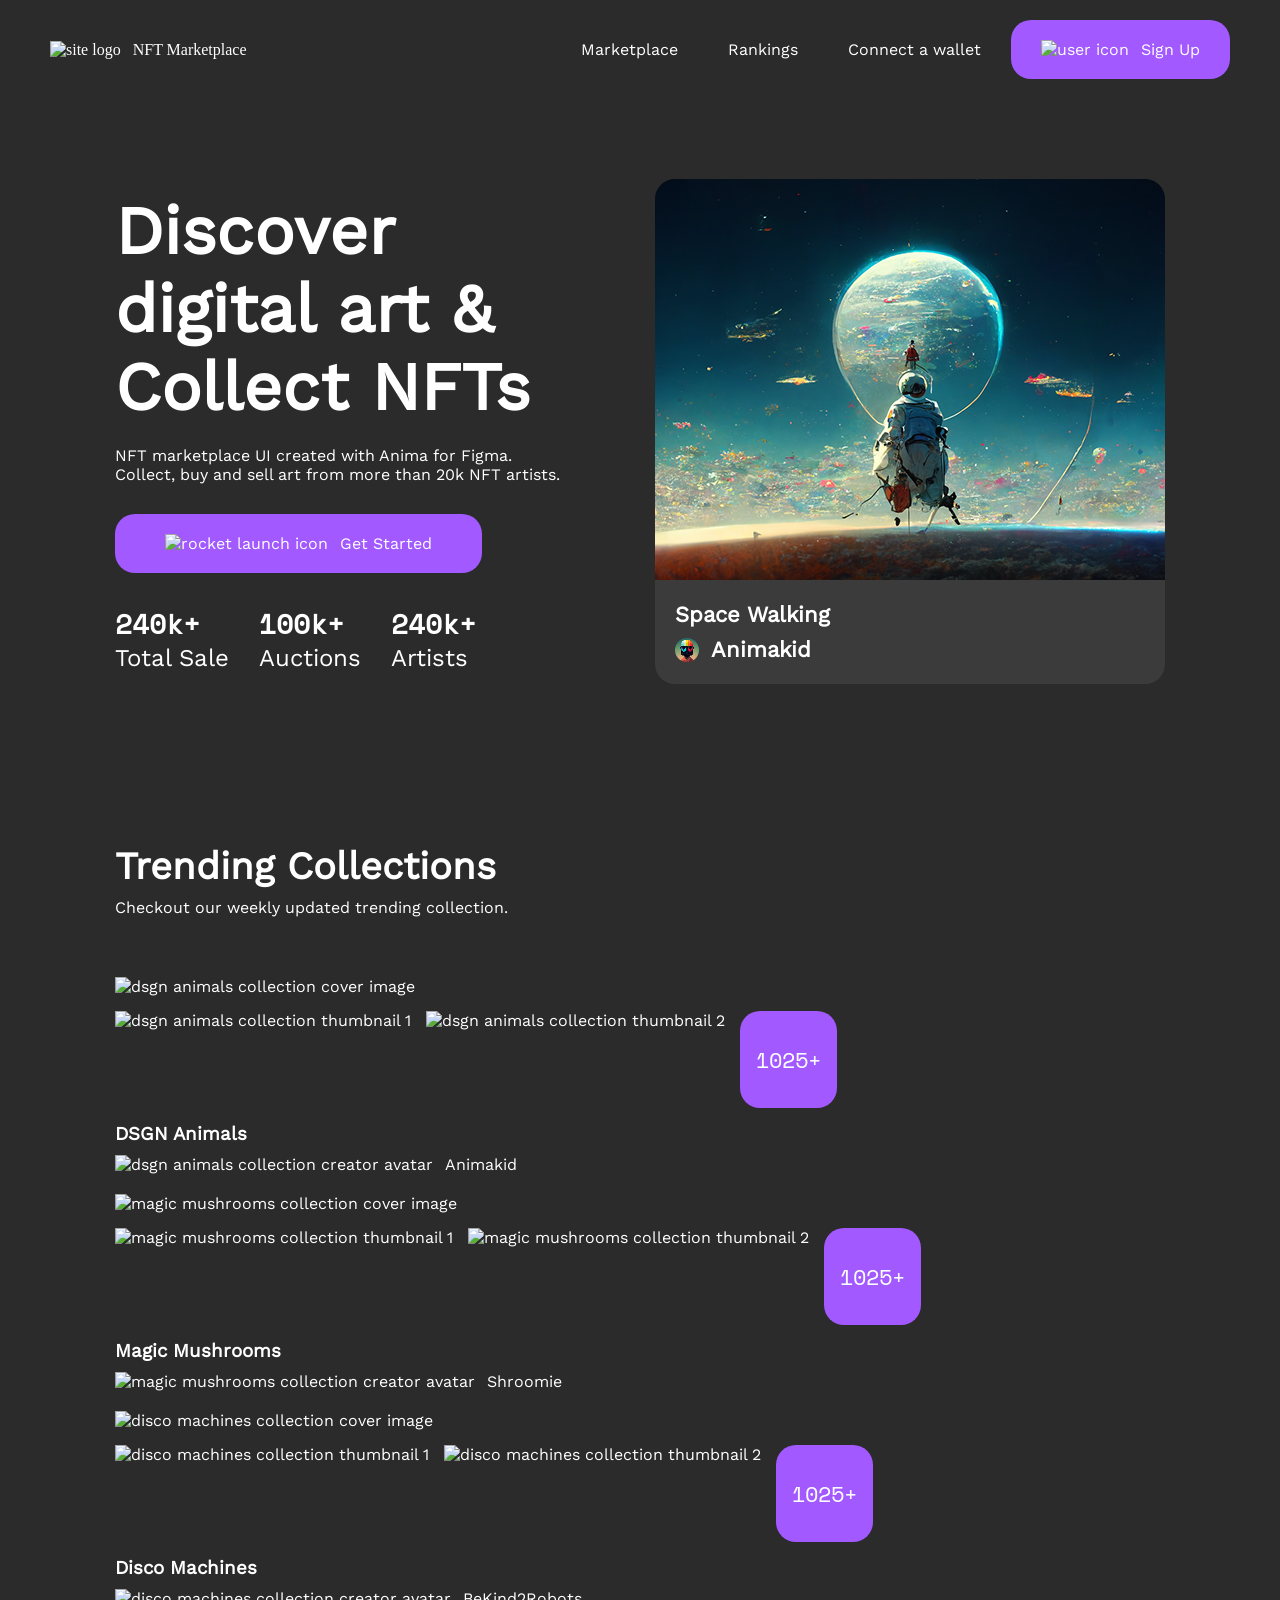
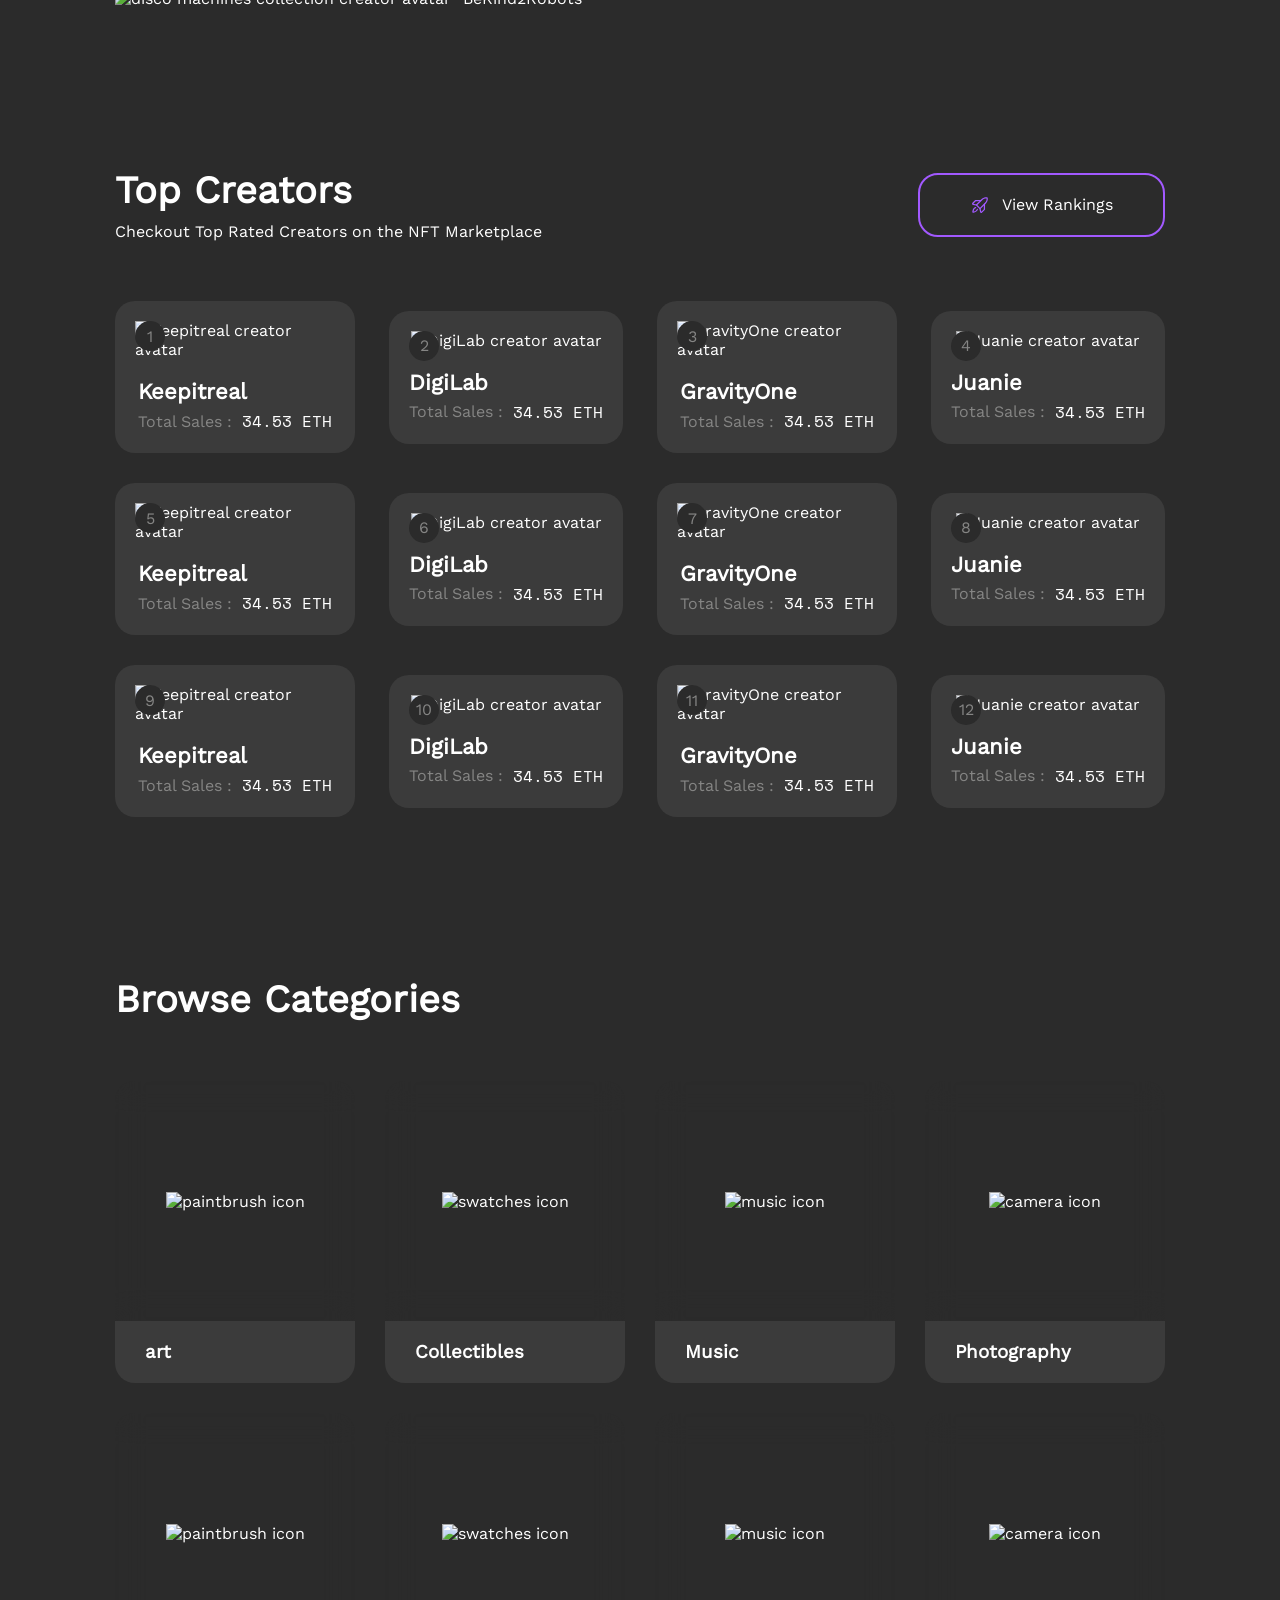
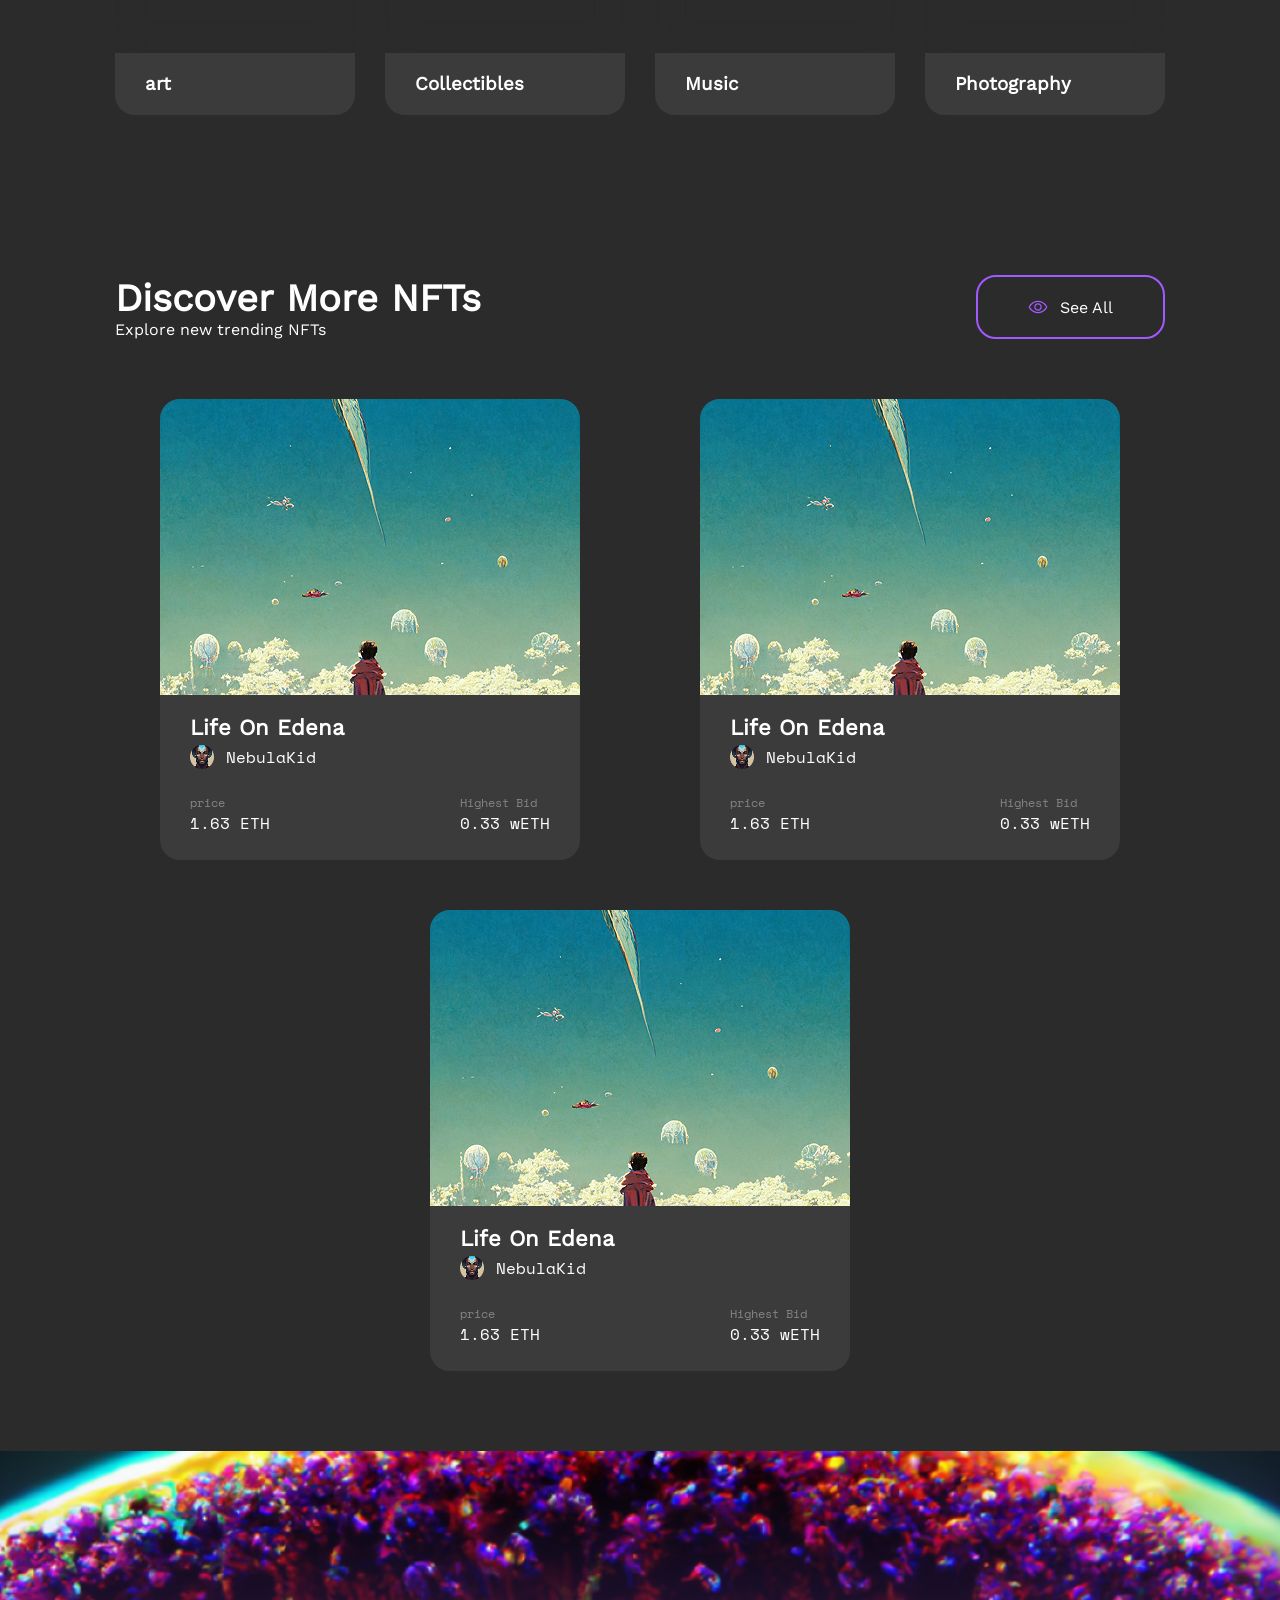
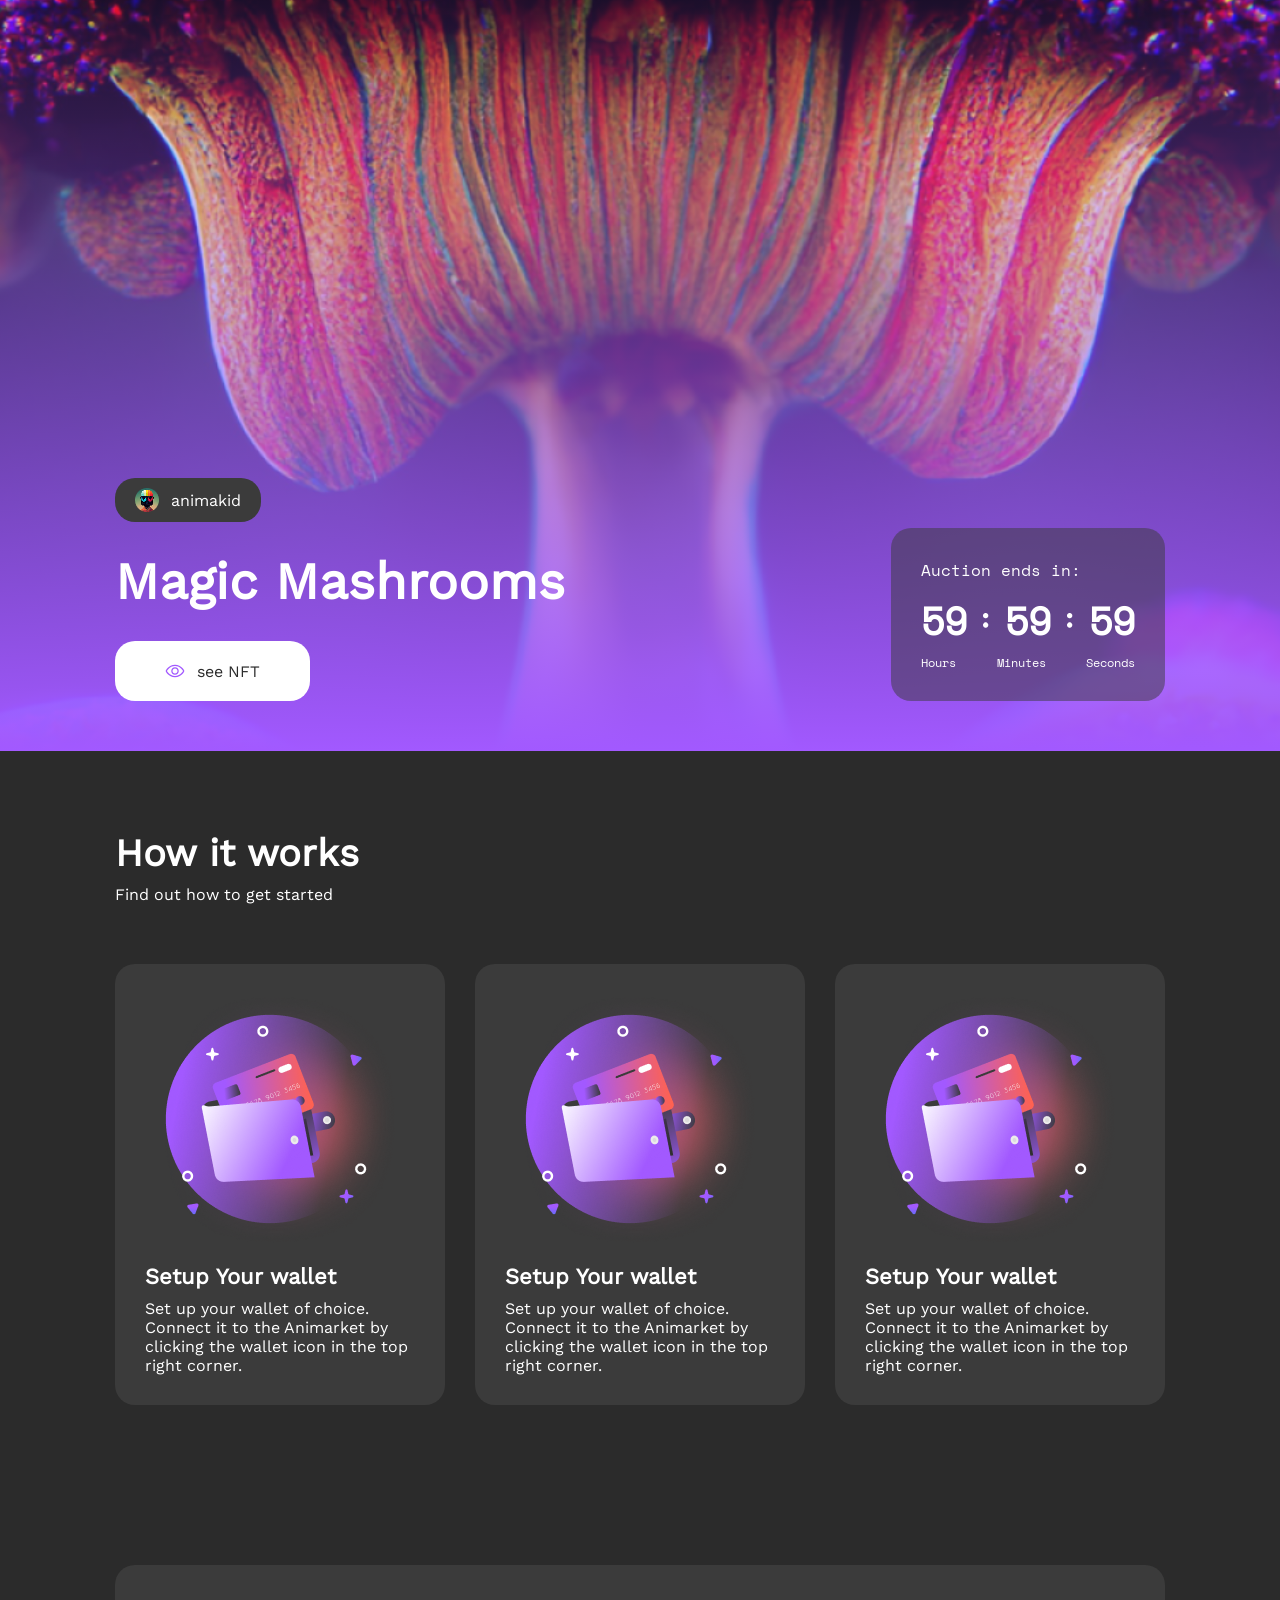
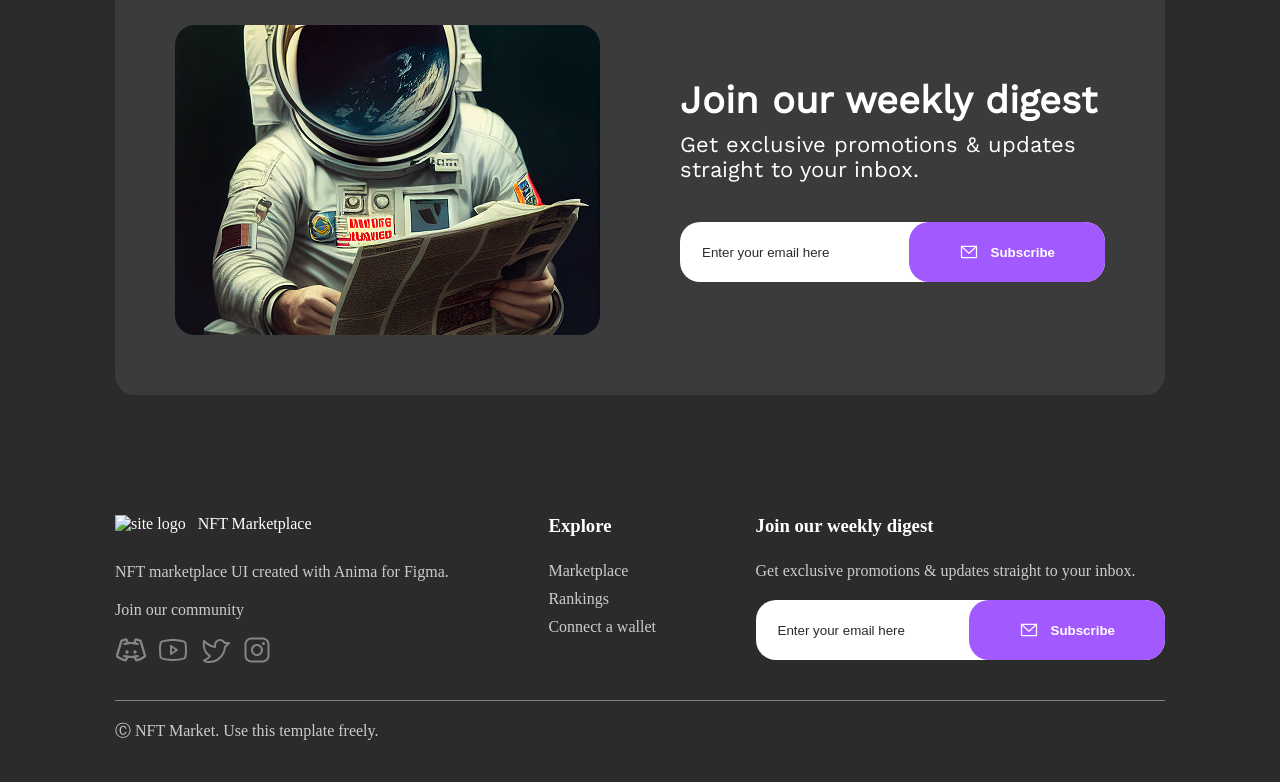
==== commit f1c2ee67: "work on seo (meta description for seo testing), work on rankings.html (not done)" ====
--- a/index.html
+++ b/index.html
@@ -4,7 +4,17 @@
     <meta charset="UTF-8">
     <meta name="viewport" content="width=device-width, initial-scale=1.0">
     <title>NFT Marketplace</title>
+    
+    <meta name="description" content="Nft Marketplace Ui Created With Anima For Figma. Collect, Buy And Sell Art From More Than 20k Nft Artists.">
+    <link rel="stylesheet" href="assets/css/reset.css">
+    <link rel="stylesheet" href="assets/css/fonts.css">
+    <link rel="stylesheet" href="assets/css/variables.css">
+    <link rel="stylesheet" href="assets/css/general.css">
+    <link rel="stylesheet" href="assets/css/utils.css">
+    <link rel="stylesheet" href="assets/css/header.css">
     <link rel="stylesheet" href="assets/css/style.css">
+    <link rel="stylesheet" href="assets/css/footer.css">
+    <link rel="stylesheet" href="assets/css/responsive.css">
 </head>
 <body>
     <header>
@@ -18,16 +28,16 @@
             <nav>
                 <ul class="d-flex align-center">
                     <li>
-                        <a href="">Marketplace</a>
-                    </li>
-                    <li>
-                        <a href="">Rankings</a>
-                    </li>
-                    <li>
-                        <a href="">Connect a wallet</a>
-                    </li>
-                    <li>
-                        <a href="" class="d-flex align-center">
+                        <a href="" class="scale-down d-inline-block">Marketplace</a>
+                    </li>
+                    <li>
+                        <a href="" class="scale-down d-inline-block">Rankings</a>
+                    </li>
+                    <li>
+                        <a href="assets/pages/connect-to-wallet.html" class="scale-down d-inline-block">Connect a wallet</a>
+                    </li>
+                    <li>
+                        <a href="assets/pages/sign-up.html" class="d-flex align-center scale-down">
                             <img src="assets/img/user.svg" alt="user icon">
                             <span>Sign Up</span>
                         </a>
@@ -46,10 +56,10 @@
                     <div class="welcome-content">
                         <h1>Discover digital art & Collect NFTs</h1>
                         <p>NFT marketplace UI created with Anima for Figma. Collect, buy and sell art from more than 20k NFT artists.</p>
-                        <button class="d-flex align-center">
+                        <a href="assets/pages/rankings.html" class="d-inline-flex align-center scale-down">
                             <img src="assets/img/rocket-launch-icon.svg" alt="rocket launch icon">
                             <span>Get Started</span>
-                        </button>
+                        </a>
                         <div class="statistic d-flex align-center">
                             <div>
                                 <div class="stat-number">240k+</div>
@@ -69,7 +79,7 @@
                         <div class="most-popular-nft">
                             <img src="assets/img/space-walking-nft.png" alt="space walking nft image">
                             <div class="nft-info">
-                                <h3>Space Walking</h3>
+                                <strong>Space Walking</strong>
                                 <div class="creator d-flex align-center">
                                     <img src="assets/img/animakid-avatar.png" alt="creator avatar, animakid">
                                     <strong>Animakid</strong>
@@ -89,11 +99,11 @@
                 <div class="collections-wrapper d-flex justify-between align-center flex-wrap">
                     <article class="collection-card">
                         <div class="card-images">
-                            <img src="assets/img/collections/dsgn-animals-cover.png" alt="dsgn animals collection cover image">
+                            <img class="scale-down" src="assets/img/collections/dsgn-animals-cover.png" alt="dsgn animals collection cover image">
                             <div class="card-thumbnails d-flex">
-                                <img src="assets/img/collections/dsgn-animals-thumbnail-1.png" alt="dsgn animals collection thumbnail 1">
-                                <img src="assets/img/collections/dsgn-animals-thumbnail-2.png" alt="dsgn animals collection thumbnail 2">
-                                <a href="#">1025+</a>
+                                <img class="scale-down" src="assets/img/collections/dsgn-animals-thumbnail-1.png" alt="dsgn animals collection thumbnail 1">
+                                <img class="scale-down" src="assets/img/collections/dsgn-animals-thumbnail-2.png" alt="dsgn animals collection thumbnail 2">
+                                <a class="scale-down" href="#">1025+</a>
                             </div>
                         </div>
                         <div class="card-info">
@@ -107,11 +117,11 @@
 
                     <article class="collection-card">
                         <div class="card-images">
-                            <img src="assets/img/collections/magic-mushrooms-cover.png" alt="magic mushrooms collection cover image">
+                            <img class="scale-down" src="assets/img/collections/magic-mushrooms-cover.png" alt="magic mushrooms collection cover image">
                             <div class="card-thumbnails d-flex">
-                                <img src="assets/img/collections/magic-mushrooms-thumbnail-1.png" alt="magic mushrooms collection thumbnail 1">
-                                <img src="assets/img/collections/magic-mushrooms-thumbnail-2.png" alt="magic mushrooms collection thumbnail 2">
-                                <a href="#">1025+</a>
+                                <img class="scale-down" src="assets/img/collections/magic-mushrooms-thumbnail-1.png" alt="magic mushrooms collection thumbnail 1">
+                                <img class="scale-down" src="assets/img/collections/magic-mushrooms-thumbnail-2.png" alt="magic mushrooms collection thumbnail 2">
+                                <a class="scale-down" href="#">1025+</a>
                             </div>
                         </div>
                         <div class="card-info">
@@ -124,11 +134,11 @@
                     </article>
                     <article class="collection-card">
                         <div class="card-images">
-                            <img src="assets/img/collections/disco-machines-cover.png" alt="disco machines collection cover image">
+                            <img class="scale-down" src="assets/img/collections/disco-machines-cover.png" alt="disco machines collection cover image">
                             <div class="card-thumbnails d-flex">
-                                <img src="assets/img/collections/disco-machines-thumbnail-1.png" alt="disco machines collection thumbnail 1">
-                                <img src="assets/img/collections/disco-machines-thumbnail-2.png" alt="disco machines collection thumbnail 2">
-                                <a href="#">1025+</a>
+                                <img class="scale-down" src="assets/img/collections/disco-machines-thumbnail-1.png" alt="disco machines collection thumbnail 1">
+                                <img class="scale-down" src="assets/img/collections/disco-machines-thumbnail-2.png" alt="disco machines collection thumbnail 2">
+                                <a class="scale-down" href="#">1025+</a>
                             </div>
                         </div>
                         <div class="card-info">
@@ -149,7 +159,7 @@
                         <h2>Top Creators</h2>
                         <p>Checkout Top Rated Creators on the NFT Marketplace</p>
                    </div>
-                   <a href="#" class="d-flex align-center">
+                   <a href="#" class="d-flex align-center scale-down">
                         <svg xmlns="http://www.w3.org/2000/svg" width="20" height="20" viewBox="0 0 20 20" fill="red">
                             <path fill-rule="evenodd" clip-rule="evenodd" d="M6.17053 12.4494C6.28055 12.7766 6.10451 13.131 5.77734 13.241C4.71792 13.5973 4.15489 14.4866 3.85373 15.391C3.73414 15.7501 3.66189 16.0958 3.61848 16.3817C3.90434 16.3383 4.25006 16.266 4.60917 16.1464C5.51355 15.8453 6.4029 15.2823 6.75916 14.2228C6.86918 13.8957 7.2236 13.7196 7.55078 13.8296C7.87795 13.9397 8.05399 14.2941 7.94396 14.6213C7.4096 16.2103 6.08801 16.9715 5.00411 17.3324C4.45655 17.5148 3.94395 17.6048 3.5698 17.6497C3.38182 17.6722 3.22641 17.6836 3.116 17.6894C3.06074 17.6924 3.01658 17.6939 2.98505 17.6946C2.96928 17.695 2.95666 17.6952 2.94737 17.6954L2.93596 17.6955L2.93217 17.6955L2.93077 17.6955L2.93019 17.6955C2.92993 17.6955 2.92969 17.6955 2.92969 17.0705C2.30469 17.0705 2.30469 17.0702 2.30469 17.07L2.30469 17.0694L2.30469 17.068L2.30471 17.0642L2.30481 17.0528C2.30493 17.0435 2.30514 17.0309 2.30553 17.0151C2.30631 16.9836 2.30782 16.9394 2.31072 16.8842C2.31653 16.7738 2.32797 16.6184 2.35052 16.4304C2.3954 16.0562 2.48542 15.5436 2.66776 14.9961C3.0287 13.9122 3.78989 12.5906 5.37891 12.0562C5.70608 11.9462 6.0605 12.1222 6.17053 12.4494ZM2.92969 17.0705H2.30469C2.30469 17.4157 2.58451 17.6955 2.92969 17.6955V17.0705Z" fill="white"/>
                             <path fill-rule="evenodd" clip-rule="evenodd" d="M16.5462 3.45406C15.8208 3.34943 14.0351 3.31002 12.2076 5.13753L7.34482 10.0003L10 12.6555L14.8627 7.79271C16.6903 5.9652 16.6508 4.17951 16.5462 3.45406ZM16.7275 2.21727C15.7298 2.07282 13.5058 2.07157 11.3237 4.25365L6.019 9.55834C5.90179 9.67555 5.83594 9.83452 5.83594 10.0003C5.83594 10.166 5.90179 10.325 6.019 10.4422L9.55806 13.9813C9.80214 14.2254 10.1979 14.2254 10.4419 13.9813L15.7466 8.67659C17.9287 6.49452 17.9275 4.27052 17.783 3.27282C17.7465 3.0058 17.6235 2.75803 17.4329 2.5674C17.2422 2.37678 16.9945 2.25382 16.7275 2.21727Z" fill="white"/>
@@ -160,7 +170,7 @@
                     </a>
                 </div>
                 <div class="top-creators-wrapper d-flex justify-between align-center flex-wrap">
-                    <article class="creator-card d-flex align-center flex-column ">
+                    <article class="creator-card d-flex align-center flex-column scale-down">
                         <img src="assets/img/top-creators/creator-keepitreal-avatar.png" alt="Keepitreal creator avatar">
                         <div class="card-info">
                             <h3>Keepitreal</h3>
@@ -171,7 +181,7 @@
                         </div>
                         <div class="rank-badge d-flex justify-center align-center">1</div>
                     </article>
-                    <article class="creator-card d-flex align-center flex-column ">
+                    <article class="creator-card d-flex align-center flex-column scale-down">
                         <img src="assets/img/top-creators/creator-digilab-avatar.png" alt="DigiLab creator avatar">
                         <div class="card-info">
                             <h3>DigiLab</h3>
@@ -182,7 +192,7 @@
                         </div>
                         <div class="rank-badge d-flex justify-center align-center">2</div>
                     </article>
-                    <article class="creator-card d-flex align-center flex-column ">
+                    <article class="creator-card d-flex align-center flex-column scale-down">
                         <img src="assets/img/top-creators/creator-gravityone-avatar.png" alt="GravityOne creator avatar">
                         <div class="card-info">
                             <h3>GravityOne</h3>
@@ -193,7 +203,7 @@
                         </div>
                         <div class="rank-badge d-flex justify-center align-center">3</div>
                     </article>
-                    <article class="creator-card d-flex align-center flex-column ">
+                    <article class="creator-card d-flex align-center flex-column scale-down">
                         <img src="assets/img/top-creators/creator-juanie-avatar.png" alt="Juanie creator avatar">
                         <div class="card-info">
                             <h3>Juanie</h3>
@@ -204,7 +214,7 @@
                         </div>
                         <div class="rank-badge d-flex justify-center align-center">4</div>
                     </article>
-                    <article class="creator-card d-flex align-center flex-column ">
+                    <article class="creator-card d-flex align-center flex-column scale-down">
                         <img src="assets/img/top-creators/creator-keepitreal-avatar.png" alt="Keepitreal creator avatar">
                         <div class="card-info">
                             <h3>Keepitreal</h3>
@@ -215,7 +225,7 @@
                         </div>
                         <div class="rank-badge d-flex justify-center align-center">5</div>
                     </article>
-                    <article class="creator-card d-flex align-center flex-column ">
+                    <article class="creator-card d-flex align-center flex-column scale-down">
                         <img src="assets/img/top-creators/creator-digilab-avatar.png" alt="DigiLab creator avatar">
                         <div class="card-info">
                             <h3>DigiLab</h3>
@@ -226,7 +236,7 @@
                         </div>
                         <div class="rank-badge d-flex justify-center align-center">6</div>
                     </article>
-                    <article class="creator-card d-flex align-center flex-column ">
+                    <article class="creator-card d-flex align-center flex-column scale-down">
                         <img src="assets/img/top-creators/creator-gravityone-avatar.png" alt="GravityOne creator avatar">
                         <div class="card-info">
                             <h3>GravityOne</h3>
@@ -237,7 +247,7 @@
                         </div>
                         <div class="rank-badge d-flex justify-center align-center">7</div>
                     </article>
-                    <article class="creator-card d-flex align-center flex-column ">
+                    <article class="creator-card d-flex align-center flex-column scale-down">
                         <img src="assets/img/top-creators/creator-juanie-avatar.png" alt="Juanie creator avatar">
                         <div class="card-info">
                             <h3>Juanie</h3>
@@ -248,7 +258,7 @@
                         </div>
                         <div class="rank-badge d-flex justify-center align-center">8</div>
                     </article>
-                    <article class="creator-card d-flex align-center flex-column ">
+                    <article class="creator-card d-flex align-center flex-column scale-down">
                         <img src="assets/img/top-creators/creator-keepitreal-avatar.png" alt="Keepitreal creator avatar">
                         <div class="card-info">
                             <h3>Keepitreal</h3>
@@ -259,7 +269,7 @@
                         </div>
                         <div class="rank-badge d-flex justify-center align-center">9</div>
                     </article>
-                    <article class="creator-card d-flex align-center flex-column ">
+                    <article class="creator-card d-flex align-center flex-column scale-down">
                         <img src="assets/img/top-creators/creator-digilab-avatar.png" alt="DigiLab creator avatar">
                         <div class="card-info">
                             <h3>DigiLab</h3>
@@ -270,7 +280,7 @@
                         </div>
                         <div class="rank-badge d-flex justify-center align-center">10</div>
                     </article>
-                    <article class="creator-card d-flex align-center flex-column ">
+                    <article class="creator-card d-flex align-center flex-column scale-down">
                         <img src="assets/img/top-creators/creator-gravityone-avatar.png" alt="GravityOne creator avatar">
                         <div class="card-info">
                             <h3>GravityOne</h3>
@@ -281,7 +291,7 @@
                         </div>
                         <div class="rank-badge d-flex justify-center align-center">11</div>
                     </article>
-                    <article class="creator-card d-flex align-center flex-column ">
+                    <article class="creator-card d-flex align-center flex-column scale-down">
                         <img src="assets/img/top-creators/creator-juanie-avatar.png" alt="Juanie creator avatar">
                         <div class="card-info">
                             <h3>Juanie</h3>
@@ -310,7 +320,7 @@
                                 </div>
                             </div>
                             <div class="category-footer">
-                                <h4>art</h4>
+                                <h3>art</h3>
                             </div>
                         </a>
                     </li>
@@ -322,7 +332,7 @@
                                 </div>
                             </div>
                             <div class="category-footer">
-                                <h4>Collectibles</h4>
+                                <h3>Collectibles</h3>
                             </div>
                         </a>
                     </li>
@@ -334,7 +344,7 @@
                                 </div>
                             </div>
                             <div class="category-footer">
-                                <h4>Music</h4>
+                                <h3>Music</h3>
                             </div>
                         </a>
                     </li>
@@ -346,7 +356,7 @@
                                 </div>
                             </div>
                             <div class="category-footer">
-                                <h4>Photography</h4>
+                                <h3>Photography</h3>
                             </div>
                         </a>
                     </li>
@@ -358,7 +368,7 @@
                                 </div>
                             </div>
                             <div class="category-footer">
-                                <h4>art</h4>
+                                <h3>art</h3>
                             </div>
                         </a>
                     </li>
@@ -370,7 +380,7 @@
                                 </div>
                             </div>
                             <div class="category-footer">
-                                <h4>Collectibles</h4>
+                                <h3>Collectibles</h3>
                             </div>
                         </a>
                     </li>
@@ -382,7 +392,7 @@
                                 </div>
                             </div>
                             <div class="category-footer">
-                                <h4>Music</h4>
+                                <h3>Music</h3>
                             </div>
                         </a>
                     </li>
@@ -394,7 +404,7 @@
                                 </div>
                             </div>
                             <div class="category-footer">
-                                <h4>Photography</h4>
+                                <h3>Photography</h3>
                             </div>
                         </a>
                     </li>
@@ -408,7 +418,7 @@
                         <h2>Discover More NFTs</h2>
                         <p>Explore new trending NFTs</p>
                 </div>
-                <a href="#" class="d-flex align-center">
+                <a href="#" class="d-flex align-center scale-down">
                 
                     <svg width="20" height="20" viewBox="0 0 20 20" fill="none" xmlns="http://www.w3.org/2000/svg">
                         <path fill-rule="evenodd" clip-rule="evenodd"
@@ -423,7 +433,7 @@
                 </a>
                 </div>
                 <div class="discover-nfts-wrapper d-flex justify-around align-center flex-wrap">
-                    <article class="trending-nft-card">
+                    <article class="trending-nft-card scale-down">
                         <div class="card-header">
                             <img src="assets/img/trending-nfts/life-on-edena.png" alt="life on edena nft image">
                         </div>
@@ -445,7 +455,7 @@
                             </div>
                         </div>
                     </article>
-                    <article class="trending-nft-card">
+                    <article class="trending-nft-card scale-down">
                         <div class="card-header">
                             <img src="assets/img/trending-nfts/life-on-edena.png" alt="life on edena nft image">
                         </div>
@@ -467,7 +477,7 @@
                             </div>
                         </div>
                     </article>
-                    <article class="trending-nft-card">
+                    <article class="trending-nft-card scale-down">
                         <div class="card-header">
                             <img src="assets/img/trending-nfts/life-on-edena.png" alt="life on edena nft image">
                         </div>
@@ -502,7 +512,7 @@
                                 <span>animakid</span>
                             </div>
                             <h3>Magic Mashrooms</h3>
-                            <a href="#" class="d-flex align-center">
+                            <a href="#" class="d-flex align-center scale-down">
         
                                 <svg width="20" height="20" viewBox="0 0 20 20" fill="none" xmlns="http://www.w3.org/2000/svg">
                                     <path fill-rule="evenodd" clip-rule="evenodd"
@@ -551,17 +561,17 @@
                     <p>Find out how to get started</p>
                 </div> 
                 <div class="cards-wrapper d-flex flex-wrap">
-                    <div class="card">
+                    <div class="card scale-down ">
                         <img src="assets/img/how-it-works/wallet.png" alt="wallet icon">
                         <h3>Setup Your wallet</h3>
                         <p>Set up your wallet of choice. Connect it to the Animarket by clicking the wallet icon in the top right corner.</p>
                     </div>
-                    <div class="card">
+                    <div class="card scale-down ">
                         <img src="assets/img/how-it-works/wallet.png" alt="wallet icon">
                         <h3>Setup Your wallet</h3>
                         <p>Set up your wallet of choice. Connect it to the Animarket by clicking the wallet icon in the top right corner.</p>
                     </div>
-                    <div class="card">
+                    <div class="card scale-down ">
                         <img src="assets/img/how-it-works/wallet.png" alt="wallet icon">
                         <h3>Setup Your wallet</h3>
                         <p>Set up your wallet of choice. Connect it to the Animarket by clicking the wallet icon in the top right corner.</p>
@@ -582,7 +592,7 @@
                             <label>
                                 <input placeholder="Enter your email here" type="email" name="email">
                             </label>
-                            <button class="d-flex align-center" type="submit">
+                            <button class="d-flex align-center scale-down" type="submit">
                                 <svg width="20" height="20" viewBox="0 0 20 20" fill="none" xmlns="http://www.w3.org/2000/svg">
                                     <path fill-rule="evenodd" clip-rule="evenodd" d="M1.875 4.375C1.875 4.02982 2.15482 3.75 2.5 3.75H17.5C17.8452 3.75 18.125 4.02982 18.125 4.375V15C18.125 15.3315 17.9933 15.6495 17.7589 15.8839C17.5245 16.1183 17.2065 16.25 16.875 16.25H3.125C2.79348 16.25 2.47554 16.1183 2.24112 15.8839C2.0067 15.6495 1.875 15.3315 1.875 15V4.375ZM3.125 5V15H16.875V5H3.125Z" fill="white"/>
                                     <path fill-rule="evenodd" clip-rule="evenodd" d="M2.03928 3.95268C2.27253 3.69823 2.66788 3.68104 2.92233 3.91428L10 10.4021L17.0777 3.91428C17.3321 3.68104 17.7275 3.69823 17.9607 3.95268C18.194 4.20713 18.1768 4.60248 17.9223 4.83573L10.4223 11.7107C10.1834 11.9298 9.81663 11.9298 9.57768 11.7107L2.07768 4.83573C1.82323 4.60248 1.80604 4.20713 2.03928 3.95268Z" fill="white"/>
@@ -610,7 +620,7 @@
                         <p>Join our community</p>
                         <ul class="d-flex">
                             <li>
-                                <a class="discord" href="#">
+                                <a class="discord scale-down d-inline-block" href="#" aria-label="social platform link">
                                     <svg width="32" height="32" viewBox="0 0 32 32" fill="none" xmlns="http://www.w3.org/2000/svg">
                                         <path d="M12 19.5C12.8284 19.5 13.5 18.8284 13.5 18C13.5 17.1716 12.8284 16.5 12 16.5C11.1716 16.5 10.5 17.1716 10.5 18C10.5 18.8284 11.1716 19.5 12 19.5Z" fill="#858584"/>
                                         <path d="M20 19.5C20.8284 19.5 21.5 18.8284 21.5 18C21.5 17.1716 20.8284 16.5 20 16.5C19.1716 16.5 18.5 17.1716 18.5 18C18.5 18.8284 19.1716 19.5 20 19.5Z" fill="#858584"/>
@@ -628,7 +638,7 @@
                                 </a>
                             </li>
                             <li>
-                                <a class="youtube" href="#">
+                                <a class="youtube scale-down d-inline-block" href="#" aria-label="social platform link">
                                     <svg width="32" height="32" viewBox="0 0 32 32" fill="none" xmlns="http://www.w3.org/2000/svg">
                                         <path fill-rule="evenodd" clip-rule="evenodd" d="M13.5281 11.1183C13.8533 10.9443 14.2478 10.9634 14.5547 11.168L20.5547 15.168C20.8329 15.3534 21 15.6656 21 16C21 16.3344 20.8329 16.6466 20.5547 16.8321L14.5547 20.8321C14.2478 21.0366 13.8533 21.0557 13.5281 20.8817C13.203 20.7077 13 20.3688 13 20V12C13 11.6312 13.203 11.2923 13.5281 11.1183ZM15 13.8685V18.1315L18.1972 16L15 13.8685Z" fill="#858584"/>
                                         <path fill-rule="evenodd" clip-rule="evenodd" d="M15.9985 5.05082L15.9816 5.05078L15.9188 5.05081C15.8643 5.05093 15.785 5.05133 15.6831 5.05241C15.4794 5.05457 15.1856 5.05947 14.8206 5.07043C14.0912 5.09232 13.0746 5.13847 11.9237 5.23563C9.64733 5.42782 6.74928 5.82669 4.51808 6.6792L4.50338 6.68495C4.06511 6.86039 3.6742 7.13637 3.36218 7.49064C3.05016 7.84491 2.82577 8.26755 2.70711 8.72447L2.70614 8.72824C2.39473 9.9468 2 12.2065 2 16.0008C2 19.7952 2.39473 22.0549 2.70614 23.2734L2.70711 23.2772C2.82577 23.7341 3.05016 24.1568 3.36218 24.511C3.6742 24.8653 4.06511 25.1413 4.50338 25.3167L4.51808 25.3225C6.74928 26.175 9.64733 26.5739 11.9237 26.766C13.0746 26.8632 14.0912 26.9094 14.8206 26.9312C15.1856 26.9422 15.4794 26.9471 15.6831 26.9493C15.785 26.9504 15.8643 26.9507 15.9188 26.9509L15.9816 26.9509L15.9985 26.9509H16.0015L16.0184 26.9509L16.0812 26.9509C16.1357 26.9507 16.215 26.9504 16.3169 26.9493C16.5206 26.9471 16.8144 26.9422 17.1794 26.9312C17.9088 26.9094 18.9254 26.8632 20.0763 26.766C22.3527 26.5739 25.2507 26.175 27.4819 25.3225L27.4966 25.3167C27.9349 25.1413 28.3258 24.8653 28.6378 24.511C28.9498 24.1568 29.1742 23.7341 29.2929 23.2772L29.2939 23.2734C29.6053 22.0549 30 19.7952 30 16.0008C30 12.2065 29.6053 9.9468 29.2939 8.72824L29.2929 8.72447C29.1742 8.26755 28.9498 7.84491 28.6378 7.49064C28.3258 7.13637 27.9349 6.86039 27.4966 6.68495L27.4819 6.6792C25.2507 5.82669 22.3527 5.42782 20.0763 5.23563C18.9254 5.13847 17.9088 5.09232 17.1794 5.07043C16.8144 5.05947 16.5206 5.05457 16.3169 5.05241C16.215 5.05133 16.1357 5.05093 16.0812 5.05081L16.0184 5.05078L16.0015 5.05082H15.9985ZM15.9947 24.9509L16.0054 24.9508L16.0086 24.9509L16.0217 24.9509L16.0767 24.9509C16.1259 24.9508 16.1996 24.9504 16.2957 24.9494C16.4877 24.9473 16.7686 24.9427 17.1194 24.9321C17.8216 24.9111 18.8011 24.8666 19.9081 24.7731C22.1441 24.5843 24.8041 24.2028 26.7596 23.4574C26.9044 23.3984 27.0336 23.3066 27.1369 23.1892C27.2414 23.0705 27.3167 22.929 27.3567 22.7761C27.6203 21.7438 28 19.6539 28 16.0008C28 12.3478 27.6203 10.2578 27.3567 9.22562C27.3167 9.07265 27.2414 8.93117 27.1369 8.81251C27.0336 8.69512 26.9044 8.60331 26.7596 8.54424C24.8041 7.79889 22.1441 7.41733 19.9081 7.22854C18.8011 7.13509 17.8216 7.09061 17.1194 7.06953C16.7686 7.059 16.4877 7.05433 16.2957 7.0523C16.1996 7.05128 16.1259 7.05092 16.0767 7.05081L16.0217 7.05078L16.0086 7.05081L16.0058 7.05082L15.9946 7.05088L15.9914 7.05081L15.9783 7.05078L15.9233 7.05081C15.8741 7.05092 15.8004 7.05128 15.7043 7.0523C15.5123 7.05433 15.2314 7.059 14.8806 7.06953C14.1784 7.09061 13.1989 7.13509 12.0919 7.22854C9.8559 7.41733 7.1959 7.79889 5.24039 8.54424C5.09561 8.60331 4.96645 8.69513 4.86306 8.81251C4.75855 8.93117 4.6833 9.07265 4.64331 9.22562C4.37974 10.2578 4 12.3478 4 16.0008C4 19.6539 4.37973 21.7438 4.6433 22.7761C4.68329 22.929 4.75855 23.0705 4.86306 23.1892C4.96645 23.3066 5.09561 23.3984 5.24038 23.4574C7.1959 24.2028 9.8559 24.5843 12.0919 24.7731C13.1989 24.8666 14.1784 24.9111 14.8806 24.9321C15.2314 24.9427 15.5123 24.9473 15.7043 24.9494C15.8004 24.9504 15.8741 24.9508 15.9233 24.9509L15.9783 24.9509L15.9914 24.9509L15.9947 24.9509Z" fill="#858584"/>
@@ -636,20 +646,19 @@
                                 </a>
                             </li>
                             <li>
-                                <a class="twitter" href="#">
+                                <a class="twitter scale-down d-inline-block" href="#" aria-label="social platform link">
                                     <svg width="32" height="32" viewBox="0 0 32 32" fill="none" xmlns="http://www.w3.org/2000/svg">
                                         <path d="M15.9997 11.0005C15.9997 8.25045 18.3122 5.96295 21.0622 6.00045C22.0253 6.01157 22.9646 6.3006 23.7673 6.8328C24.5701 7.365 25.202 8.11771 25.5872 9.00045H29.9997L25.9622 13.038C25.7016 17.0937 23.9063 20.8979 20.9412 23.6773C17.9761 26.4566 14.0638 28.0025 9.9997 28.0005C5.9997 28.0005 4.9997 26.5005 4.9997 26.5005C4.9997 26.5005 8.9997 25.0005 10.9997 22.0005C10.9997 22.0005 2.9997 18.0005 4.9997 7.00045C4.9997 7.00045 9.9997 12.0005 15.9997 13.0005V11.0005Z" stroke="#858584" stroke-width="2" stroke-linecap="round" stroke-linejoin="round"/>
                                     </svg>
                                 </a>
                             </li>
                             <li>
-                                <a class="instagram" href="#">
+                                <a class="instagram scale-down d-inline-block" href="#" aria-label="social platform link">
                                     <svg width="32" height="32" viewBox="0 0 32 32" fill="none" xmlns="http://www.w3.org/2000/svg">
                                         <path fill-rule="evenodd" clip-rule="evenodd" d="M16 12C13.7909 12 12 13.7909 12 16C12 18.2091 13.7909 20 16 20C18.2091 20 20 18.2091 20 16C20 13.7909 18.2091 12 16 12ZM10 16C10 12.6863 12.6863 10 16 10C19.3137 10 22 12.6863 22 16C22 19.3137 19.3137 22 16 22C12.6863 22 10 19.3137 10 16Z" fill="#858584"/>
                                         <path fill-rule="evenodd" clip-rule="evenodd" d="M10.5 5.5C7.73858 5.5 5.5 7.73858 5.5 10.5V21.5C5.5 24.2614 7.73858 26.5 10.5 26.5H21.5C24.2614 26.5 26.5 24.2614 26.5 21.5V10.5C26.5 7.73858 24.2614 5.5 21.5 5.5H10.5ZM3.5 10.5C3.5 6.63401 6.63401 3.5 10.5 3.5H21.5C25.366 3.5 28.5 6.63401 28.5 10.5V21.5C28.5 25.366 25.366 28.5 21.5 28.5H10.5C6.63401 28.5 3.5 25.366 3.5 21.5V10.5Z" fill="#858584"/>
                                         <path d="M22.5 11C23.3284 11 24 10.3284 24 9.5C24 8.67157 23.3284 8 22.5 8C21.6716 8 21 8.67157 21 9.5C21 10.3284 21.6716 11 22.5 11Z" fill="#858584"/>
                                     </svg>
-
                                 </a>
                             </li>
                         </ul>
@@ -676,7 +685,7 @@
                         <label>
                             <input placeholder="Enter your email here" type="email" name="email">
                         </label>
-                        <button class="d-flex align-center" type="submit">
+                        <button class="d-flex align-center scale-down" type="submit">
                             <svg width="20" height="20" viewBox="0 0 20 20" fill="none" xmlns="http://www.w3.org/2000/svg">
                                 <path fill-rule="evenodd" clip-rule="evenodd" d="M1.875 4.375C1.875 4.02982 2.15482 3.75 2.5 3.75H17.5C17.8452 3.75 18.125 4.02982 18.125 4.375V15C18.125 15.3315 17.9933 15.6495 17.7589 15.8839C17.5245 16.1183 17.2065 16.25 16.875 16.25H3.125C2.79348 16.25 2.47554 16.1183 2.24112 15.8839C2.0067 15.6495 1.875 15.3315 1.875 15V4.375ZM3.125 5V15H16.875V5H3.125Z" fill="white"/>
                                 <path fill-rule="evenodd" clip-rule="evenodd" d="M2.03928 3.95268C2.27253 3.69823 2.66788 3.68104 2.92233 3.91428L10 10.4021L17.0777 3.91428C17.3321 3.68104 17.7275 3.69823 17.9607 3.95268C18.194 4.20713 18.1768 4.60248 17.9223 4.83573L10.4223 11.7107C10.1834 11.9298 9.81663 11.9298 9.57768 11.7107L2.07768 4.83573C1.82323 4.60248 1.80604 4.20713 2.03928 3.95268Z" fill="white"/>
--- a/assets/css/fonts.css
+++ b/assets/css/fonts.css
@@ -0,0 +1,8 @@
+@font-face {
+    font-family: "work-sans";
+    src: url(../fonts/work-sans/WorkSans-Regular.ttf) format("truetype");
+}
+@font-face {
+    font-family: "space-mono";
+    src: url(../fonts/space-mono/space-mono-regular.ttf) format("truetype");
+}
--- a/assets/css/variables.css
+++ b/assets/css/variables.css
@@ -0,0 +1,17 @@
+
+:root {
+    /* colors */
+    --primary: #A259FF;
+    --light: #FFFFFF;
+    --semi-light: #858584;
+    --dark: #2B2B2B;
+    --semi-dark: #3B3B3B;
+    --label-text: #858584;
+
+    /* fonts */
+    --first-level-heading-size: 67px;
+    --second-level-heading-size: 51px;
+    --third-level-heading-size: 38px;
+    --fourth-level-heading-size: 28px;  
+    --fifth-level-heading-size: 22px;  
+}
--- a/assets/css/general.css
+++ b/assets/css/general.css
@@ -0,0 +1,66 @@
+body {
+    background-color: var(--dark);
+}
+h1 {
+    font-family: 'work-sans';
+}
+section {
+    padding-block: 80px;
+    font-family: 'work-sans';
+    color: var(--light);
+    & .section-header {
+        margin-bottom: 60px;
+        & a {
+        gap: 12px;
+        padding: 20px 50px;
+        border-radius: 20px;
+        border: 2px solid var(--primary);
+        text-transform: capitalize;
+        & svg {
+            & path {
+                fill: var(--primary);
+            }
+        }
+    }
+    }
+    & h2 {
+        font-size: var(--third-level-heading-size);
+        @media (max-width: 1060px) {
+            font-size: var(--fourth-level-heading-size);
+        }
+    }
+}
+
+form {
+    background-color: var(--light);
+    border-radius: 20px;
+    & label {
+        width: 55%;
+        border-radius: 20px;
+        & input {
+            width: 100%;
+            padding: 20px;
+            border: none;
+            border-radius: 20px;
+            background-color: transparent;
+            border: 2px solid transparent;
+            outline: none;
+            &::placeholder {
+                color: var(--dark);
+            }
+            &:focus-visible {
+                border: 2px solid var(--primary);
+            }
+        }
+    }
+    & button {
+        border: none;
+        background-color: var(--primary);
+        color: var(--light);
+        padding: 20px 50px;
+        border-radius: 20px;
+        gap: 12px;
+        cursor: pointer;
+        font-weight: bold;
+    }
+}
--- a/assets/css/utils.css
+++ b/assets/css/utils.css
@@ -0,0 +1,55 @@
+/* utility classes */
+.container {
+    width: 90%;
+    max-width: 1050px;
+    margin: 0 auto;
+}
+.relative {
+    position: relative;
+}
+.d-block {
+    display: block;
+}
+.d-inline {
+    display: inline;
+}
+.d-inline-block {
+    display: inline-block;
+}
+/* flex */
+.d-flex {
+    display: flex;
+}
+.d-inline-flex {
+    display: inline-flex;
+}
+.justify-between {
+    justify-content: space-between;
+}
+.justify-center {
+    justify-content: center;
+}
+.justify-around {
+    justify-content: space-around;
+}
+.align-center {
+    align-items: center;
+}
+.flex-column {
+    flex-direction: column;
+}
+.align-self-end {
+    align-self: flex-end;
+}
+.flex-wrap {
+    flex-wrap: wrap;
+}
+
+/* hover effect */
+
+.scale-down {
+    transition-duration: .3s;
+    &:hover {
+        transform: scale(0.95);
+    }
+}
--- a/assets/css/header.css
+++ b/assets/css/header.css
@@ -0,0 +1,43 @@
+header {
+    padding: 20px 50px;
+    color: var(--light);
+    & .logo {
+        & a {
+            gap: 12px;
+        }
+    }
+    & nav {
+        font-family: "work-sans";
+        & ul {
+            gap: 10px;
+            & li {
+
+                &:last-child {
+                    & a {
+                        background-color: var(--primary);
+                        padding: 20px 30px;
+                        border-radius: 20px;
+                        gap: 12px;
+                    }
+                }
+                & a {
+                    padding: 12px 20px;
+                }
+            }
+        }
+    }
+    & .burger-wrapper {
+        display: none;
+        cursor: pointer;
+        transition-duration: .5s;
+        &:hover {
+            transform: rotate(360deg);
+            & img {
+                transform: scale(1.2);
+            }
+        }
+        & img {
+            transition-duration: .5s;
+        }
+    }
+}
--- a/assets/css/style.css
+++ b/assets/css/style.css
@@ -1,176 +1,3 @@
-@font-face {
-    font-family: "work-sans";
-    src: url(../fonts/work-sans/WorkSans-Regular.ttf) format("truetype");
-}
-@font-face {
-    font-family: "space-mono";
-    src: url(../fonts/space-mono/space-mono-regular.ttf) format("truetype");
-}
-* {
-    margin: 0;
-    padding: 0;
-    box-sizing: border-box;
-}
-ul {
-    list-style: none;
-}
-a {
-    text-decoration: none;
-    color: inherit;
-}
-img {
-    display: block;
-    /* width: 100%; */
-}
-
-:root {
-    /* colors */
-    --primary: #A259FF;
-    --light: #FFFFFF;
-    --semi-light: #858584;
-    --dark: #2B2B2B;
-    --semi-dark: #3B3B3B;
-    --label-text: #858584;
-
-    /* fonts */
-    --first-level-heading-size: 67px;
-    --second-level-heading-size: 51px;
-    --third-level-heading-size: 38px;
-    --fourth-level-heading-size: 28px;  
-    --fifth-level-heading-size: 22px;  
-}
-
-/* utility classes */
-.container {
-    width: 90%;
-    max-width: 1050px;
-    margin: 0 auto;
-}
-
-.relative {
-    position: relative;
-}
-.d-block {
-    display: block;
-}
-.d-inline {
-    display: inline;
-}
-.d-inline-block {
-    display: inline-block;
-}
-/* flex */
-.d-flex {
-    display: flex;
-}
-.justify-between {
-    justify-content: space-between;
-}
-.justify-center {
-    justify-content: center;
-}
-.justify-around {
-    justify-content: space-around;
-}
-.align-center {
-    align-items: center;
-}
-.flex-column {
-    flex-direction: column;
-}
-.align-self-end {
-    align-self: flex-end;
-}
-.flex-wrap {
-    flex-wrap: wrap;
-}
-
-
-
-
-
-body {
-    background-color: var(--dark);
-}
-h1 {
-    font-family: 'work-sans';
-}
-section {
-    padding-block: 80px;
-    font-family: 'work-sans';
-    color: var(--light);
-    & .section-header {
-        margin-bottom: 60px;
-        & a {
-        gap: 12px;
-        padding: 20px 50px;
-        border-radius: 20px;
-        border: 2px solid var(--primary);
-        text-transform: capitalize;
-        & svg {
-            & path {
-                fill: var(--primary);
-            }
-        }
-    }
-    }
-    & h2 {
-        font-size: var(--third-level-heading-size);
-        @media (max-width: 1060px) {
-            font-size: var(--fourth-level-heading-size);
-
-        }
-    }
-    
-
-    & p {}
-    }
-
-
-header {
-    padding: 20px 50px;
-    color: var(--light);
-    & .logo {
-        & a {
-            gap: 12px;
-        }
-    }
-    & nav {
-        font-family: "work-sans";
-        & ul {
-            gap: 10px;
-            & li {
-
-                &:last-child {
-                    & a {
-                        background-color: var(--primary);
-                        padding: 20px 30px;
-                        border-radius: 20px;
-                        gap: 12px;
-                    }
-                }
-                & a {
-                    padding: 12px 20px;
-                }
-            }
-        }
-    }
-    & .burger-wrapper {
-        display: none;
-        cursor: pointer;
-        transition-duration: .5s;
-        &:hover {
-            transform: rotate(360deg);
-            & img {
-                transform: scale(1.2);
-            }
-        }
-        & img {
-            transition-duration: .5s;
-        }
-    }
-}
-
 section.welcome {
     color: var(--light);
     
@@ -206,7 +33,7 @@
                     width: 90%;
                 }
     
-                & button {
+                & a {
                     background-color: var(--primary);
                     color: var(--light);
                     padding: 20px 50px;
@@ -259,14 +86,13 @@
                         border-bottom-left-radius: 20px;
                         border-bottom-right-radius: 20px;
     
-                        & h3 {
+                        & strong {
                             font-size: var(--fifth-level-heading-size);
-                            margin-bottom: 10px;
                         }
     
                         & .creator {
                             gap: 12px;
-    
+                            margin-top: 10px;
                             & img {
                                 width: 24px;
                             }
@@ -351,17 +177,6 @@
         & h2 {
             margin-bottom: 10px;
         }
-        /* & a {
-            gap: 12px;
-            padding: 20px 50px;
-            border-radius: 20px;
-            border: 2px solid var(--primary);
-            & svg {
-                & path {
-                    fill: var(--primary);
-                }
-            }
-        } */
     }
     & .top-creators-wrapper {
         gap: 30px;
@@ -670,41 +485,7 @@
         }
     }
 }
-/* temporary */
-form {
-    background-color: var(--light);
-    border-radius: 20px;
-    & label {
-        width: 55%;
-        border-radius: 20px;
-        & input {
-            width: 100%;
-            padding: 20px;
-            border: none;
-            border-radius: 20px;
-            background-color: transparent;
-            border: 2px solid transparent;
-            outline: none;
-            &::placeholder {
-                color: var(--dark);
-            }
-            &:focus-visible {
-                border: 2px solid var(--primary);
-            }
-        }
-    }
-    & button {
-        border: none;
-        background-color: var(--primary);
-        color: var(--light);
-        padding: 20px 50px;
-        border-radius: 20px;
-        gap: 12px;
-        cursor: pointer;
-        font-weight: bold;
-    }
-}
-/* temporary */
+
 section.weekly-digest {
     & .wrapper {
         background-color: var(--semi-dark);
@@ -721,16 +502,10 @@
                 }
             & img {
                 width: 100%;
-                /* @media (max-width: 1125px) {
-                    width: 300px;
-                }    */
             }
         }
         & .join-us-wrapper {
             max-width: 425px;
-            /* @media (max-width: 1125px) {
-                max-width: 300px;
-            } */
             & h2 {
                 margin-bottom: 10px;
             }
@@ -774,253 +549,3 @@
         }
     }
 }
-
-footer {
-    padding-block: 40px;
-    color: #ccc;
-    & .main-content-wrapper {
-        gap: 30px;
-        margin-bottom: 30px;
-        & .logo-socials-wrapper {
-            & .logo {
-                color: var(--light);
-                margin-bottom: 30px;
-                & a {
-                    gap: 12px;
-                }
-            }
-            & > p {
-                margin-bottom: 20px;
-            }
-            & .social-links-wrapper {
-                & > p {
-                    margin-bottom: 15px;    
-                }
-                & ul {
-                    gap: 10px;
-                }
-            }
-        }
-        & .explore-links-wrapper {
-            & h3 {
-                margin-bottom: 25px;
-                color: var(--light);
-            }
-            & ul {
-                margin-bottom: 20px;
-            }
-        }
-        & .join-our-weekly-digest-wrapper {
-            & h3 {
-                margin-bottom: 25px;
-                color: var(--light);
-            }
-            p {
-                margin-bottom: 20px;
-            }
-        }
-    }
-    & .copy {
-        border-top: 1px solid var(--label-text);
-        padding-top: 20px;
-    }
-}
-
-
-
-
-/* MEDIA QUERIES */
-
-@media (max-width: 1159px) {
-    .collections-wrapper {
-        justify-content: space-evenly;
-    }
-    
-}
-@media (max-width: 1050px) {
-    .collections-wrapper {
-        justify-content: space-around;
-    }
-    footer {
-        & .main-content-wrapper {
-            justify-content: center;
-        }
-    }
-    
-}
-
-@media (max-width: 960px) {
-
-    header {
-        padding-block: 15px;
-        
-        & nav {
-            display: none;  
-        }
-        & .burger-wrapper {
-            display: block;
-        }   
-    }
-    section.top-creators {
-        & .top-creators-wrapper {
-            & .creator-card {
-                flex-direction: row;
-                max-width: 330px;
-                width: 330px;
-                & > img {
-                    width: 60px;
-                }
-                & .rank-badge {
-                    top: 13px;
-                    left: 12px;
-                }
-            }
-        }
-    }
-    section.live-auction {
-        height: 630px;
-        background-image: url(../img/nft-highlight-mushroom-tablet.png);
-        background-position: top;
-        & .auction-data {
-            flex-direction: column;
-            justify-content: flex-end;
-            align-items: center;
-            gap: 40px;
-            & .item-data {
-                align-self: flex-start;
-            }
-            & .timer {  
-                align-self: flex-end;
-            }
-        }
-    }
-    section.weekly-digest {
-        & .wrapper {
-            flex-direction: column;
-            max-width: 60%;
-            margin: 0 auto;
-            & .join-us-wrapper {
-                & form {
-                    flex-direction: column;
-                    background: none;
-                    gap: 1rem;
-                    & label {
-                        background-color: var(--light);
-                        width: 100%;
-                    }
-                    & button {
-                        width: 100%;
-                        justify-content: center;
-                    }
-                }
-            }
-        }
-    }
-}
-@media (max-width: 850px) {
-    section.weekly-digest {
-        & .wrapper {
-            max-width: 70%;
-            & .join-us-wrapper {
-                & form {
-                   
-                    & label {
-                       
-                    }
-                    & button {
-                       
-                    }
-                }
-            }
-        }
-    }
-}
-@media (max-width: 540px) {
-    section.discover-nfts {
-        & .section-header {
-            flex-direction: column;
-            gap: 1.5rem;
-        }
-    }
-    section.weekly-digest {
-        & .wrapper {
-            max-width: 90%;
-        }
-    }
-    footer {
-        & .main-content-wrapper {
-            justify-content: flex-start;
-        }
-    }
-}
-
-@media (max-width: 480px) {
-    header {
-        padding-inline: 30px;
-    }
-    section.top-creators {
-        & .top-creators-wrapper {
-            & .creator-card {
-                max-width: 100%;
-                width: 100%;
-                
-                
-            }
-        }
-    }
-    section.discover-nfts {
-        
-        & .discover-nfts-wrapper {
-            & .trending-nft-card {
-                & .card-header {
-                    & img {
-                        width: 100%;
-                    }
-                }
-            }
-        }
-    }
-    section.live-auction {
-        & .auction-data {
-            position: relative;
-            justify-content: center;
-            gap: 0;
-            & .item-data {
-                
-                & a {
-                    position: absolute;
-                    bottom: 40px;
-                    left: 50%;
-                    transform: translateX(-50%);
-                    width: 100%;
-                    justify-content: center;
-                }
-            }
-            & .timer {
-                width: 100%;
-                & .values-row {
-                    justify-content: space-between;
-                }
-            }
-        }
-    }
-    section.how-it-works {
-        & .cards-wrapper {
-            & .card {
-                & img {
-                    width: 100%;
-                }
-            }
-        }
-    }
-    section.weekly-digest {
-        & .wrapper {
-            max-width: 90%;
-            padding: 16px;
-            & .cover-image-wrapper {
-                min-width: auto;
-            }
-        }
-    }
-    
-}
--- a/assets/css/footer.css
+++ b/assets/css/footer.css
@@ -0,0 +1,53 @@
+footer {
+    padding-block: 40px;
+    color: #ccc;
+    & .main-content-wrapper {
+        gap: 30px;
+        margin-bottom: 30px;
+        & .logo-socials-wrapper {
+            & .logo {
+                color: var(--light);
+                margin-bottom: 30px;
+                & a {
+                    gap: 12px;
+                }
+            }
+            & > p {
+                margin-bottom: 20px;
+            }
+            & .social-links-wrapper {
+                & > p {
+                    margin-bottom: 15px;    
+                }
+                & ul {
+                    gap: 10px;
+                }
+            }
+        }
+        & .explore-links-wrapper {
+            & h3 {
+                margin-bottom: 25px;
+                color: var(--light);
+            }
+            & ul {
+                margin-bottom: 20px;
+                & li {
+                    margin-bottom: 10px;
+                }
+            }
+        }
+        & .join-our-weekly-digest-wrapper {
+            & h3 {
+                margin-bottom: 25px;
+                color: var(--light);
+            }
+            p {
+                margin-bottom: 20px;
+            }
+        }
+    }
+    & .copy {
+        border-top: 1px solid var(--label-text);
+        padding-top: 20px;
+    }
+}
--- a/assets/css/responsive.css
+++ b/assets/css/responsive.css
@@ -0,0 +1,215 @@
+@media (max-width: 1159px) {
+    .collections-wrapper {
+        justify-content: space-evenly;
+    }
+    
+}
+@media (max-width: 1050px) {
+    .collections-wrapper {
+        justify-content: space-around;
+    }
+    section.sign-up {
+        & .sign-up-inner-wrapper {
+            & .cover-wrapper {
+            & img {
+                width: 400px;
+            }
+            }
+            & .form-wrapper {
+                & h1 {
+                    font-size: var(--third-level-heading-size);
+                    max-width: 330px;
+                }
+                & p {
+                    font-size: 1rem;
+                    max-width: 330px;
+                }
+                & form {
+                    width: 325px;
+                }
+            }
+        }
+    }
+    footer {
+        & .main-content-wrapper {
+            justify-content: center;
+        }
+    }
+    
+}
+
+@media (max-width: 960px) {
+
+    header {
+        padding-block: 15px;
+        
+        & nav {
+            display: none;  
+        }
+        & .burger-wrapper {
+            display: block;
+        }   
+    }
+    section.top-creators {
+        & .top-creators-wrapper {
+            & .creator-card {
+                flex-direction: row;
+                max-width: 330px;
+                width: 330px;
+                & > img {
+                    width: 60px;
+                }
+                & .rank-badge {
+                    top: 13px;
+                    left: 12px;
+                }
+            }
+        }
+    }
+    section.live-auction {
+        height: 630px;
+        background-image: url(../img/nft-highlight-mushroom-tablet.png);
+        background-position: top;
+        & .auction-data {
+            flex-direction: column;
+            justify-content: flex-end;
+            align-items: center;
+            gap: 40px;
+            & .item-data {
+                align-self: flex-start;
+            }
+            & .timer {  
+                align-self: flex-end;
+            }
+        }
+    }
+    section.weekly-digest {
+        & .wrapper {
+            flex-direction: column;
+            max-width: 60%;
+            margin: 0 auto;
+            & .join-us-wrapper {
+                & form {
+                    flex-direction: column;
+                    background: none;
+                    gap: 1rem;
+                    & label {
+                        background-color: var(--light);
+                        width: 100%;
+                    }
+                    & button {
+                        width: 100%;
+                        justify-content: center;
+                    }
+                }
+            }
+        }
+    }
+}
+@media (max-width: 850px) {
+    section.weekly-digest {
+        & .wrapper {
+            max-width: 70%;
+            & .join-us-wrapper {
+                & form {
+                   
+                    & label {
+                       
+                    }
+                    & button {
+                       
+                    }
+                }
+            }
+        }
+    }
+}
+@media (max-width: 540px) {
+    section.discover-nfts {
+        & .section-header {
+            flex-direction: column;
+            gap: 1.5rem;
+        }
+    }
+    section.weekly-digest {
+        & .wrapper {
+            max-width: 90%;
+        }
+    }
+    footer {
+        & .main-content-wrapper {
+            justify-content: flex-start;
+        }
+    }
+}
+
+@media (max-width: 480px) {
+    header {
+        padding-inline: 30px;
+    }
+    section.top-creators {
+        & .top-creators-wrapper {
+            & .creator-card {
+                max-width: 100%;
+                width: 100%;
+                
+                
+            }
+        }
+    }
+    section.discover-nfts {
+        
+        & .discover-nfts-wrapper {
+            & .trending-nft-card {
+                & .card-header {
+                    & img {
+                        width: 100%;
+                    }
+                }
+            }
+        }
+    }
+    section.live-auction {
+        & .auction-data {
+            position: relative;
+            justify-content: center;
+            gap: 0;
+            & .item-data {
+                
+                & a {
+                    position: absolute;
+                    bottom: 40px;
+                    left: 50%;
+                    transform: translateX(-50%);
+                    width: 100%;
+                    justify-content: center;
+                }
+            }
+            & .timer {
+                width: 100%;
+                & .values-row {
+                    justify-content: space-between;
+                }
+            }
+        }
+    }
+    section.how-it-works {
+        & .cards-wrapper {
+            & .card {
+                & img {
+                    width: 100%;
+                }
+            }
+        }
+    }
+    section.weekly-digest {
+        & .wrapper {
+            max-width: 90%;
+            padding: 16px;
+            & .cover-image-wrapper {
+                min-width: auto;
+            }
+        }
+    }
+    
+}
